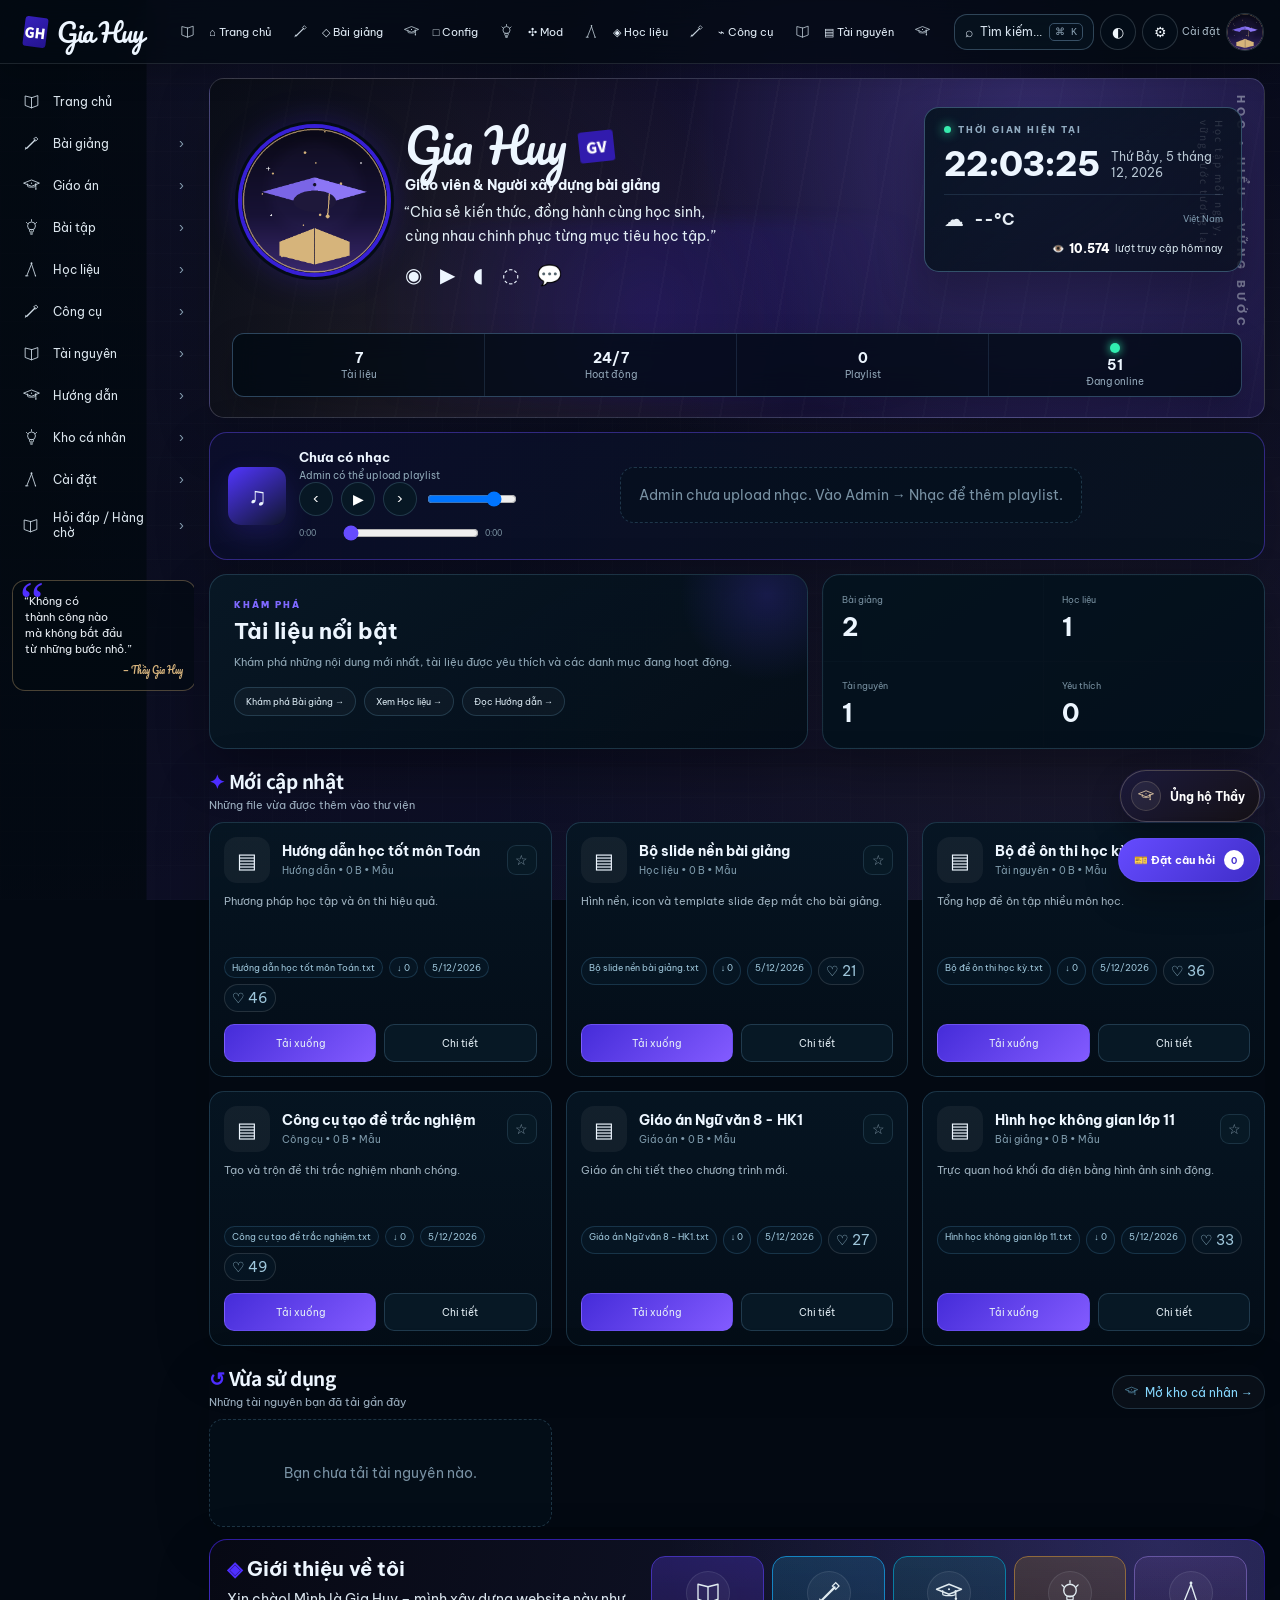
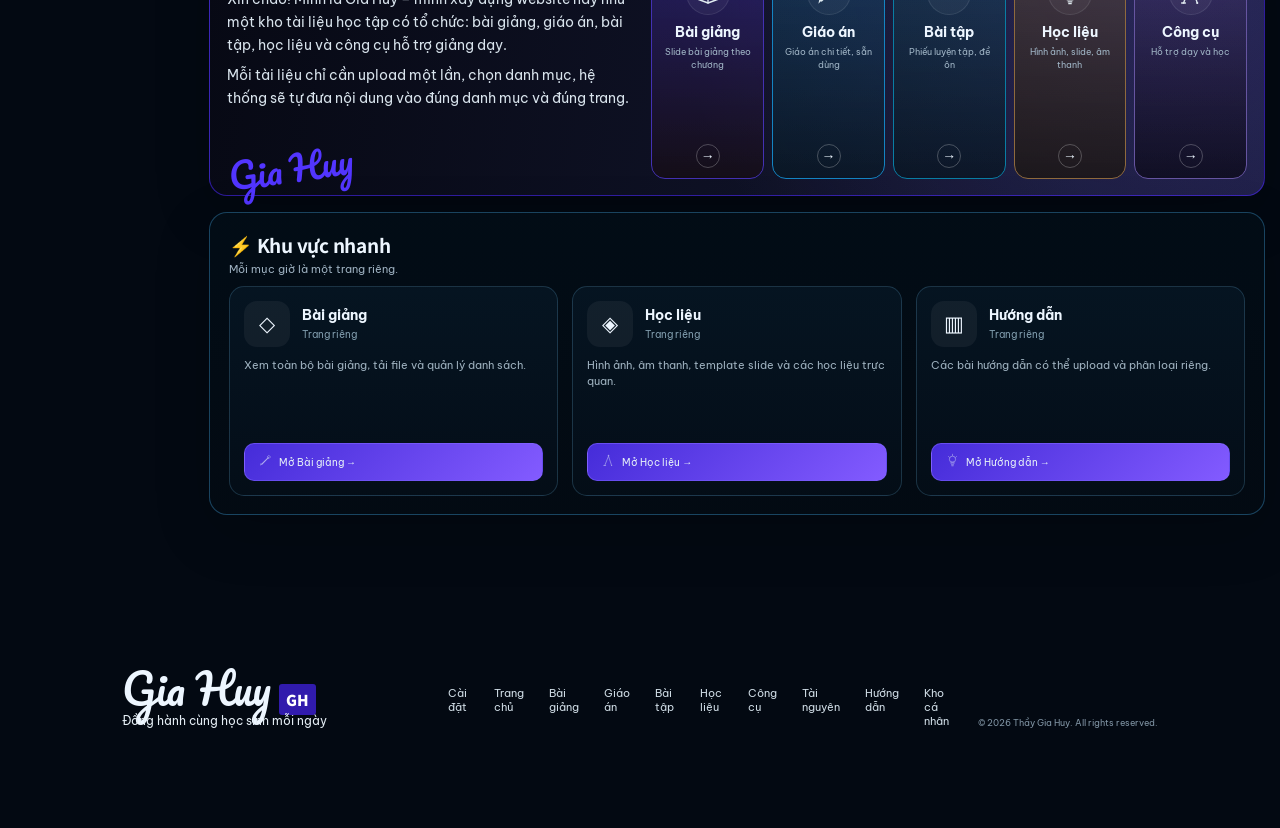
==== index.html @ 7c21d0fa "Add files via upload" ====
<!doctype html><html lang="vi"><head><meta charset="utf-8"><meta name="viewport" content="width=device-width,initial-scale=1"><title>Thầy Gia Huy — Học cùng Gia Huy</title><meta name="description" content="Thầy Gia Huy — Bài giảng, giáo án, tài liệu và hướng dẫn học tập"><link rel="icon" href="assets/favicon.svg"><link rel="preconnect" href="https://fonts.googleapis.com"><link rel="preconnect" href="https://fonts.gstatic.com" crossorigin><link href="https://fonts.googleapis.com/css2?family=Be+Vietnam+Pro:wght@400;500;600;700;800&family=Noto+Sans+JP:wght@500;700;900&family=Pacifico&display=swap" rel="stylesheet"><link rel="stylesheet" href="css/style.css"></head><body><div class="page-bg"></div><div class="page-overlay"></div><div class="petal-layer"></div><header class="topbar"><a class="brand" href="index.html"><span class="brand-mark">GH</span><span class="brand-word">Gia Huy</span></a><nav class="topnav"><a href="index.html">⌂ Trang chủ</a><a href="plugins.html">◇ Bài giảng</a><a href="config.html">□ Config</a><a href="mods.html">✣ Mod</a><a href="assets.html">◈ Học liệu</a><a href="tools.html">⌁ Công cụ</a><a href="resources.html">▤ Tài nguyên</a><a href="guide.html">▥ Hướng dẫn</a><a href="my-library.html">♡ Kho cá nhân</a><a href="#" data-open-ticket-nav>🎫 Hỏi đáp</a></nav><div class="top-actions"><button class="search-pill" id="searchOpen">⌕ <span>Tìm kiếm...</span><kbd>⌘ K</kbd></button><button class="icon-btn" id="themeToggle">◐</button><button class="icon-btn settings-trigger" id="adminOpen" aria-label="Cài đặt">⚙</button><span class="settings-label">Cài đặt</span><button class="mini-avatar" id="avatarBtn"><img src="assets/images/avatar.gif" alt="Avatar"></button></div></header><aside class="sidebar"><div class="side-inner"><a class="side-item" href="index.html"><span class="side-icon">⌂</span><span>Trang chủ</span></a><a class="side-item" href="plugins.html"><span class="side-icon">◇</span><span>Bài giảng</span><span class="chev">›</span></a><a class="side-item" href="config.html"><span class="side-icon">□</span><span>Giáo án</span><span class="chev">›</span></a><a class="side-item" href="mods.html"><span class="side-icon">✣</span><span>Bài tập</span><span class="chev">›</span></a><a class="side-item" href="assets.html"><span class="side-icon">◈</span><span>Học liệu</span><span class="chev">›</span></a><a class="side-item" href="tools.html"><span class="side-icon">⌁</span><span>Công cụ</span><span class="chev">›</span></a><a class="side-item" href="resources.html"><span class="side-icon">▤</span><span>Tài nguyên</span><span class="chev">›</span></a><a class="side-item" href="guide.html"><span class="side-icon">▥</span><span>Hướng dẫn</span><span class="chev">›</span></a><a class="side-item" href="my-library.html"><span class="side-icon">♡</span><span>Kho cá nhân</span><span class="chev">›</span></a><a class="side-item settings-side-link" href="#" data-open-settings><span class="side-icon">⚙</span><span>Cài đặt</span><span class="chev">›</span></a><a class="side-item ticket-side-link" href="#" data-open-ticket-nav><span class="side-icon">🎫</span><span>Hỏi đáp / Hàng chờ</span><span class="chev">›</span></a><div class="side-quote">“Không có<br>thành công nào<br>mà không bắt đầu<br>từ những bước nhỏ.”<small>— Thầy Gia Huy</small></div></div></aside><main class="content" id="top"><div class="announcement-bar shell" id="announcementBar"><span class="announcement-icon">✦</span><span data-announcement-text></span></div><section class="hero shell"><div class="hero-art"></div><div class="hero-glow"></div><div class="hero-profile"><button class="avatar-ring" id="heroAvatarBtn"><img src="assets/images/avatar.gif" alt="Gia Huy avatar"></button><div class="hero-copy"><div class="hero-name"><span class="script">Gia Huy</span><span class="seal">GV</span></div><div class="hero-role">Giáo viên & Người xây dựng bài giảng</div><p>“Chia sẻ kiến thức, đồng hành cùng học sinh,<br>cùng nhau chinh phục từng mục tiêu học tập.”</p><div class="socials"><a href="#">◉</a><a href="#">▶</a><a href="#">◖</a><a href="#">◌</a><a class="social-discord" href="https://discord.gg/your-invite-code" target="_blank" rel="noopener noreferrer" title="Discord">💬</a></div></div></div><div class="clock-card"><div class="clock-label"><span class="status-dot"></span><span>THỜI GIAN HIỆN TẠI</span></div><div class="clock-main"><div class="time" id="liveTime">00:00:00</div><div class="date" id="liveDate">Đang cập nhật ngày</div></div><div class="weather"><span id="weatherIcon">☁</span><strong id="weatherTemp">--°C</strong><small>Việt Nam</small></div><div class="visit-counter">👁️ <b id="liveVisits">0</b> lượt truy cập hôm nay</div><div class="jp-tag">Học tập mỗi ngày, vững bước tương lai</div></div><div class="hero-stats"><div><strong id="heroTotalCount">0</strong><span>Tài liệu</span></div><div><strong>24/7</strong><span>Hoạt động</span></div><div><strong id="heroMusicCount">0</strong><span>Playlist</span></div><div class="online"><i></i><strong id="heroOnlineCount">0</strong><span>Đang online</span></div></div></section>
<section class="music-home shell"><div class="music-now"><div class="music-cover">♫</div><div><b id="nowMusic">Chưa có nhạc</b><small id="nowArtist">Admin có thể upload playlist</small><div class="music-controls"><button id="musicPrev">‹</button><button id="musicPlay">▶</button><button id="musicNext">›</button><input id="musicVolume" type="range" min="0" max="1" step="0.01" value=".8"></div><div class="music-progress"><span id="musicCurrent">0:00</span><input id="musicSeek" type="range" min="0" max="100" value="0" step="0.1"><span id="musicDuration">0:00</span></div></div></div><div class="music-list" id="musicList"><div class="empty-state" style="padding:18px">Đang tải playlist...</div></div></section>
<section class="home-insights shell"><div class="insight-card featured"><div class="insight-kicker">KHÁM PHÁ</div><h2>Tài liệu nổi bật</h2><p>Khám phá những nội dung mới nhất, tài liệu được yêu thích và các danh mục đang hoạt động.</p><div class="insight-links"><a href="plugins.html">Khám phá Bài giảng →</a><a href="assets.html">Xem Học liệu →</a><a href="guide.html">Đọc Hướng dẫn →</a></div></div><div class="live-stats"><div><span>Bài giảng</span><b id="homePluginCount">0</b></div><div><span>Học liệu</span><b id="homeAssetCount">0</b></div><div><span>Tài nguyên</span><b id="homeResourceCount">0</b></div><div><span>Yêu thích</span><b id="homeFavCount">0</b></div></div></section><section class="latest shell"><div class="section-head"><div><h2>✦ <span>Mới cập nhật</span></h2><p>Những file vừa được thêm vào thư viện</p></div><a class="section-link" href="resources.html">Xem tất cả →</a></div><div class="resource-cards" id="latestGrid"><div class="empty-state">Đang tải...</div></div></section><section class="history-section shell"><div class="section-head"><div><h2>↺ <span>Vừa sử dụng</span></h2><p>Những tài nguyên bạn đã tải gần đây</p></div><a class="section-link" href="my-library.html">Mở kho cá nhân →</a></div><div class="resource-cards" id="historyGrid"></div></section><section class="intro shell"><div class="intro-copy"><h2><span>◈</span> Giới thiệu về tôi</h2><p>Xin chào! Mình là Gia Huy – mình xây dựng website này như một kho tài liệu học tập có tổ chức: bài giảng, giáo án, bài tập, học liệu và công cụ hỗ trợ giảng dạy.</p><p>Mỗi tài liệu chỉ cần upload một lần, chọn danh mục, hệ thống sẽ tự đưa nội dung vào đúng danh mục và đúng trang.</p><div class="signature">Gia Huy</div></div><div class="category-grid"><a class="cat-card red" href="plugins.html"><span class="cat-icon">◇</span><b>Bài giảng</b><small>Slide bài giảng theo chương</small><em>→</em></a><a class="cat-card blue" href="config.html"><span class="cat-icon">▤</span><b>Giáo án</b><small>Giáo án chi tiết, sẵn dùng</small><em>→</em></a><a class="cat-card cyan" href="mods.html"><span class="cat-icon">⚙</span><b>Bài tập</b><small>Phiếu luyện tập, đề ôn</small><em>→</em></a><a class="cat-card gold" href="assets.html"><span class="cat-icon">◈</span><b>Học liệu</b><small>Hình ảnh, slide, âm thanh</small><em>→</em></a><a class="cat-card purple" href="tools.html"><span class="cat-icon">⌁</span><b>Công cụ</b><small>Hỗ trợ dạy và học</small><em>→</em></a></div></section>
<section class="section shell"><div class="section-head"><div><h2>⚡ <span>Khu vực nhanh</span></h2><p>Mỗi mục giờ là một trang riêng.</p></div></div><div class="resource-cards"><a class="resource-card" href="plugins.html"><div class="card-top"><span class="resource-icon">◇</span><div><b>Bài giảng</b><small>Trang riêng</small></div></div><p>Xem toàn bộ bài giảng, tải file và quản lý danh sách.</p><div class="card-actions"><span class="small-btn primary">Mở Bài giảng →</span></div></a><a class="resource-card" href="assets.html"><div class="card-top"><span class="resource-icon">◈</span><div><b>Học liệu</b><small>Trang riêng</small></div></div><p>Hình ảnh, âm thanh, template slide và các học liệu trực quan.</p><div class="card-actions"><span class="small-btn primary">Mở Học liệu →</span></div></a><a class="resource-card" href="guide.html"><div class="card-top"><span class="resource-icon">▥</span><div><b>Hướng dẫn</b><small>Trang riêng</small></div></div><p>Các bài hướng dẫn có thể upload và phân loại riêng.</p><div class="card-actions"><span class="small-btn primary">Mở Hướng dẫn →</span></div></a></div></section></main><footer class="footer shell"><div class="footer-brand"><span class="script">Gia Huy</span><span class="seal">GH</span><p>Đồng hành cùng học sinh mỗi ngày</p></div><div class="footer-nav"><a href="#" data-open-settings>Cài đặt</a><a href="index.html">Trang chủ</a><a href="plugins.html">Bài giảng</a><a href="config.html">Giáo án</a><a href="mods.html">Bài tập</a><a href="assets.html">Học liệu</a><a href="tools.html">Công cụ</a><a href="resources.html">Tài nguyên</a><a href="guide.html">Hướng dẫn</a><a href="my-library.html">Kho cá nhân</a></div><small>© 2026 Thầy Gia Huy. All rights reserved.</small></footer><div class="search-modal" id="searchModal" aria-hidden="true"><div class="search-box"><button class="close" id="searchClose">×</button><div class="modal-heading"><span class="modal-kicker">SEARCH</span><b>Tìm kiếm tài nguyên</b><small>Tìm trong toàn bộ thư viện đã upload</small></div><div class="search-input"><span>⌕</span><input id="searchInput" placeholder="Tên file, tiêu đề, danh mục..." autocomplete="off"></div><div class="search-results" id="searchResults"></div></div></div>
<div class="admin-modal" id="adminModal" aria-hidden="true"><div class="admin-box"><button class="close" id="adminClose">×</button><div class="modal-heading"><span class="modal-kicker">ADMIN CENTER</span><b>Quản trị website</b><small>Đổi avatar, upload tài nguyên, quản lý danh sách và nhạc.</small></div><form class="admin-form" id="adminForm"><label>Mật khẩu quản trị<input id="adminPassword" type="password" placeholder="Nhập mật khẩu"></label><button class="primary-btn" type="submit">Đăng nhập Admin</button><p class="admin-note">Bản tĩnh: quyền này chỉ bảo vệ giao diện trên trình duyệt hiện tại.</p></form><div class="admin-loader hidden" id="adminLoader"><div class="admin-spinner-ring"><span class="admin-spinner-mark">GH</span></div><p>Đang tải bảng quản trị...</p><div class="admin-loader-bar"><i id="adminLoaderBar"></i></div><small>Xác thực & chuẩn bị dữ liệu</small></div><div class="hidden" id="adminPanel"><div class="admin-profile-card"><div class="admin-avatar-preview"><img src="assets/images/avatar.gif" alt="Avatar"></div><div><b>Thầy Gia Huy</b><small>Quản lý profile & thư viện</small></div><span class="admin-badge">ADMIN</span></div><div class="admin-actions"><button class="primary-btn" id="changeAvatarBtn">Đổi ảnh đại diện</button><button class="secondary-btn" id="resetAvatarBtn">Khôi phục avatar</button><button class="secondary-btn" id="logoutAdmin">Đăng xuất</button><input id="avatarInput" type="file" accept="image/*" hidden></div><div class="admin-tabs"><button class="admin-tab active" data-admin-tab="upload">Upload</button><button class="admin-tab" data-admin-tab="library">Thư viện</button><button class="admin-tab" data-admin-tab="music">Nhạc</button><button class="admin-tab" data-admin-tab="stats">Thống kê</button></div><div id="adminWorkspace"></div></div></div></div>
<div class="toast" id="toast"></div><div class="scroll-progress" id="scrollProgress"></div><button class="back-top" id="backTop">↑</button><script src="js/ticket-center.js"></script><script src="js/script.js"></script></body></html>
---- css/style.css ----
:root{--bg:#040a12;--panel:rgba(4,15,27,.88);--panel2:rgba(3,17,29,.94);--line:rgba(95,183,239,.28);--line2:rgba(106,72,255,.65);--text:#edf6ff;--muted:#9fb4c8;--red:#4324ff;--red2:#735be9;--blue:#0ea7ff;--cyan:#12d8f2;--gold:#f3b44f;--purple:#9d86ff;--green:#55e9b1}*{box-sizing:border-box}html{scroll-behavior:smooth}body{margin:0;background:var(--bg);color:var(--text);font-family:'Be Vietnam Pro',sans-serif;font-size:14px;min-height:100vh}.page-bg{position:fixed;inset:0;background:radial-gradient(circle at 20% 8%,rgba(122,101,230,.16),transparent 42%),radial-gradient(circle at 85% 82%,rgba(214,180,123,.10),transparent 46%),repeating-linear-gradient(0deg,rgba(255,255,255,.025) 0 1px,transparent 1px 34px),repeating-linear-gradient(90deg,rgba(255,255,255,.02) 0 1px,transparent 1px 34px),linear-gradient(160deg,#0a0916 0%,#141230 46%,#20194a 100%);z-index:-3}.page-overlay{position:fixed;inset:0;background:radial-gradient(circle at 65% 18%,rgba(110,74,255,.16),transparent 28%),linear-gradient(90deg,rgba(2,9,16,.92) 0 11.4%,rgba(2,9,16,.52) 11.5% 100%);z-index:-2}.petal-layer{pointer-events:none;position:fixed;inset:0;overflow:hidden;z-index:20}.petal{position:absolute;top:-30px;width:10px;height:7px;background:#7d79ff;border-radius:8px 0 8px 0;box-shadow:0 0 8px rgba(81,68,255,.6);animation:fall linear infinite}@keyframes fall{to{transform:translate3d(var(--x),110vh,0) rotate(720deg);opacity:.1}}a{color:inherit;text-decoration:none}button{font:inherit}.topbar{position:fixed;left:0;right:0;top:0;height:72px;padding:0 22px 0 34px;display:flex;align-items:center;gap:25px;background:rgba(3,10,17,.82);border-bottom:1px solid rgba(151,182,209,.15);backdrop-filter:blur(16px);z-index:30}.brand{width:180px;display:flex;align-items:center;gap:10px}.brand-word,.script{font-family:'Pacifico',cursive}.brand-word{font-size:31px;letter-spacing:-1px}.brand-mark{font-family:'Noto Sans JP';font-weight:900;background:#3017ba;color:#fff;width:26px;height:35px;display:grid;place-items:center;border-radius:3px;transform:rotate(7deg);font-size:14px}.topnav{display:flex;gap:7px;flex:1}.topnav a{padding:13px 14px;border:1px solid transparent;border-radius:12px;color:#e2edf7;white-space:nowrap}.topnav a span{opacity:.95;margin-right:7px}.topnav a.active,.topnav a:hover{background:linear-gradient(180deg,rgba(104,67,255,.23),rgba(104,67,255,.08));border-color:rgba(104,67,255,.55);box-shadow:inset 0 0 20px rgba(86,44,255,.06)}.top-actions{display:flex;align-items:center;gap:9px}.search-pill{min-width:155px;display:flex;align-items:center;gap:7px;background:#071520;border:1px solid rgba(129,171,201,.34);color:#d7e3ee;border-radius:18px;padding:10px 12px}.search-pill span{font-size:12px;flex:1;text-align:left}.search-pill kbd{font-size:10px;border:1px solid #385066;padding:2px 5px;border-radius:5px;color:#8ca2b4}.icon-btn,.mini-avatar{width:40px;height:40px;border-radius:50%;border:1px solid rgba(129,171,201,.3);background:#06131f;color:#f0f6fc;display:grid;place-items:center}.mini-avatar{padding:0;overflow:hidden}.mini-avatar img{width:100%;height:100%;object-fit:cover}.sidebar{position:fixed;left:0;top:72px;bottom:0;width:230px;padding:24px 14px;z-index:25}.side-inner{height:100%;position:relative}.side-item{display:flex;align-items:center;gap:11px;padding:13px 13px;margin:3px 0;border-radius:11px;color:#dbe5ed}.side-item.active,.side-item:hover{background:linear-gradient(90deg,rgba(53,25,194,.32),rgba(53,25,194,.08));border:1px solid rgba(89,58,255,.5)}.side-icon{width:24px;text-align:center;font-size:18px}.chev{margin-left:auto;color:#88a0b2}.side-quote{position:absolute;bottom:20px;left:2px;right:2px;border:1px solid rgba(83,52,255,.8);border-radius:8px;padding:20px 17px 16px;background:rgba(2,10,18,.72);line-height:1.7;color:#e9eef4}.side-quote:before{content:'“';position:absolute;top:-18px;left:7px;font-size:54px;color:#5130ff;font-family:Georgia}.side-quote small{display:block;text-align:right;margin-top:6px;font-family:'Pacifico',cursive;color:#6f59ef}.content{margin-left:230px;padding-top:93px;padding-right:17px}.shell{width:min(1085px,calc(100vw - 252px));margin:0 auto}.hero{height:370px;position:relative;border:1px solid rgba(113,174,218,.31);border-radius:16px;overflow:hidden;background:radial-gradient(circle at 78% 15%,rgba(122,101,230,.35),transparent 40%),radial-gradient(circle at 15% 85%,rgba(214,180,123,.14),transparent 45%),repeating-linear-gradient(100deg,rgba(255,255,255,.02) 0 2px,transparent 2px 40px),linear-gradient(115deg,#0b0a1c 0%,#171335 55%,#241c52 100%)}.hero:after{content:'';position:absolute;inset:0;background:linear-gradient(90deg,rgba(4,11,18,.6),transparent 48%,rgba(4,11,18,.22));pointer-events:none}.hero-profile{position:absolute;left:28px;top:70px;display:flex;align-items:center;gap:24px;z-index:2}.avatar-ring{border:0;background:none;padding:0;width:180px;height:180px;border-radius:50%;overflow:hidden;box-shadow:0 0 0 4px rgba(67,36,255,.82),0 0 0 7px rgba(5,12,19,.95),0 0 36px rgba(74,40,255,.35);cursor:pointer}.avatar-ring img{width:100%;height:100%;object-fit:cover}.hero-copy{padding-top:16px}.hero-name{display:flex;align-items:center;gap:12px}.script{font-size:55px;line-height:1}.seal{background:#311bad;color:#fff;font-family:'Noto Sans JP';font-weight:900;padding:5px 7px;border-radius:3px;transform:rotate(-6deg);font-size:15px}.hero-role{font-weight:700;font-size:16px;margin:9px 0 9px}.hero-copy p{color:#e0ebf3;line-height:1.7;margin:0}.socials{display:flex;gap:24px;margin-top:19px;font-size:23px}.clock-card{position:absolute;right:18px;top:70px;z-index:3;text-align:right;padding-right:38px}.jp-vertical{position:absolute;right:0;top:3px;font-family:'Noto Sans JP';font-weight:900;writing-mode:vertical-rl;letter-spacing:2px;font-size:22px;color:#fff;text-shadow:0 4px 14px #000}.time{font-size:24px;font-weight:700}.date{font-size:12px;color:#e6edf4;margin-top:4px}.weather{margin-top:11px;display:flex;gap:10px;align-items:center;justify-content:flex-end;color:#e6edf4}.weather span{font-size:23px}.weather strong{font-size:18px}.hero-stats{position:absolute;left:53%;right:24px;bottom:24px;z-index:4;height:76px;border:1px solid rgba(110,167,211,.38);background:rgba(1,10,19,.77);backdrop-filter:blur(12px);border-radius:12px;display:grid;grid-template-columns:repeat(4,1fr)}.hero-stats>div{display:flex;flex-direction:column;justify-content:center;align-items:center;gap:1px;border-right:1px solid rgba(110,167,211,.16)}.hero-stats>div:last-child{border:0}.hero-stats strong{font-size:16px}.hero-stats span{font-size:10px;color:#90a6b7}.hero-stats .online i{width:10px;height:10px;border-radius:50%;background:#31efb0;box-shadow:0 0 10px #31efb0;margin-bottom:2px}.intro{margin-top:16px;display:grid;grid-template-columns:1.02fr 1.48fr;gap:14px;padding:21px 20px;border:1px solid rgba(75,41,255,.58);border-radius:13px;background:radial-gradient(circle at 90% 0%,rgba(122,101,230,.22),transparent 50%),linear-gradient(100deg,#070914 0%,#0f1226 55%,#171a3a 100%)}.intro-copy h2,.section-head h2{font-size:20px;margin:0 0 7px}.intro-copy h2 span{color:#4f2fff}.intro-copy p{color:#d8e3ec;line-height:1.64;margin:7px 0}.signature{font-family:'Pacifico',cursive;font-size:35px;color:#5235ff;margin-top:3px;transform:rotate(-8deg)}.category-grid{display:grid;grid-template-columns:repeat(5,1fr);gap:10px}.cat-card{position:relative;padding:18px 12px 12px;border-radius:9px;min-height:145px;display:flex;flex-direction:column;align-items:center;text-align:center;overflow:hidden}.cat-card:before{content:'';position:absolute;inset:0;background:linear-gradient(180deg,rgba(255,255,255,.03),transparent)}.cat-card.red{border:1px solid #4331b3;background:linear-gradient(180deg,rgba(51,31,163,.43),rgba(24,13,18,.65))}.cat-card.blue{border:1px solid #1484c2;background:linear-gradient(180deg,rgba(11,79,126,.4),rgba(8,24,35,.7))}.cat-card.cyan{border:1px solid #097ea4;background:linear-gradient(180deg,rgba(8,68,94,.42),rgba(7,21,31,.7))}.cat-card.gold{border:1px solid #8f6a3d;background:linear-gradient(180deg,rgba(103,75,34,.36),rgba(28,22,16,.75))}.cat-card.purple{border:1px solid #6655a1;background:linear-gradient(180deg,rgba(67,45,117,.32),rgba(12,10,24,.75))}.cat-icon{font-size:28px;width:53px;height:53px;border-radius:50%;display:grid;place-items:center;background:rgba(0,0,0,.22);margin-bottom:9px}.cat-card b{font-size:14px}.cat-card small{font-size:9px;color:#9fb4c5;margin-top:5px;line-height:1.4}.cat-card em{font-style:normal;margin-top:auto;border:1px solid rgba(255,255,255,.24);border-radius:50%;width:24px;height:24px;display:grid;place-items:center}.section{margin-top:16px;background:linear-gradient(180deg,rgba(2,13,22,.94),rgba(3,11,19,.92));border:1px solid rgba(60,153,209,.4);border-radius:13px;padding:18px 19px}.section-head{display:flex;align-items:center;justify-content:space-between;margin-bottom:12px}.section-head h2{font-size:19px}.section-head h2:first-letter{color:#4d2dff}.section-head p{margin:2px 0 0;color:#9db0c0;font-size:11px}.section-head>a{font-size:12px}.skill-grid{display:grid;grid-template-columns:repeat(5,1fr);gap:11px}.skill{min-height:102px;border:1px solid rgba(72,140,184,.38);border-radius:8px;background:rgba(5,19,31,.86);padding:13px;display:flex;align-items:flex-start;gap:10px}.skill-icon{width:42px;height:42px;border-radius:8px;display:grid;place-items:center;font-weight:900;font-size:17px;color:#fff;flex:0 0 42px}.skill-icon.js{background:#f5cd1d;color:#111}.skill-icon.node{background:#27ad62}.skill-icon.php{background:#7775d9}.skill-icon.html{background:#8939f3}.skill-icon.git{background:#6e42ee}.skill-info{display:flex;flex-direction:column;min-width:0;flex:1}.skill-info b{font-size:12px}.skill-info small{font-size:10px;color:#a5b4c2;margin-top:2px}.meter{height:7px;margin-top:14px;background:#143143;border-radius:20px;overflow:hidden}.meter i{display:block;height:100%;background:linear-gradient(90deg,#ffbf39,#35dbba);border-radius:20px}.skill>strong{align-self:flex-end;font-size:10px;color:#dbe8f1}.plugin-grid{display:grid;grid-template-columns:repeat(4,1fr);gap:11px}.plugin{padding:15px;border:1px solid rgba(72,140,184,.37);border-radius:8px;background:rgba(5,18,29,.9)}.plugin-top{display:flex;gap:10px;align-items:flex-start}.picon{width:41px;height:41px;border-radius:8px;display:grid;place-items:center;color:#fff;font-size:22px}.picon.green{background:#20b275}.picon.blue{background:#127cd0}.picon.purple{background:#8162f5}.picon.gold{background:#d8921f}.plugin b{font-size:13px}.tags{display:flex;gap:5px;margin-top:4px}.tags span{font-size:9px;color:#aab8c3;background:#173044;padding:2px 6px;border-radius:5px}.plugin p{font-size:11px;line-height:1.55;color:#bfccd8;min-height:48px}.plugin footer{display:flex;align-items:center;gap:14px;font-size:10px;color:#b6c5d1}.rating{color:#f8cd37}.plugin footer em{margin-left:auto;border:1px solid #496276;border-radius:50%;width:23px;height:23px;display:grid;place-items:center;font-style:normal}.split{display:grid;grid-template-columns:2fr 1fr;gap:14px}.resource-list{display:grid;gap:8px}.resource{display:flex;align-items:center;gap:12px;padding:9px;border:1px solid rgba(66,133,175,.33);border-radius:8px;background:rgba(7,18,29,.87)}.thumb{width:95px;height:58px;border-radius:6px;background-size:cover;background-position:center}.r1{background-image:linear-gradient(135deg,#4b3fd6,#241c52)}.r2{background-image:linear-gradient(135deg,#caa24a,#5a4620)}.r3{background-image:linear-gradient(135deg,#3d8f7a,#163d34)}.resource div{flex:1}.resource b{font-size:12px}.resource small{display:block;font-size:9px;color:#5ec8ff;margin-top:2px}.resource p{margin:4px 0 0;color:#aabcc9;font-size:10px}.resource em{font-style:normal;width:25px;height:25px;border:1px solid #3f596e;border-radius:50%;display:grid;place-items:center}.quick-panel{padding-left:2px}.quick-panel .section-head{margin-bottom:8px}.quick-panel>a{display:flex;align-items:center;gap:9px;padding:13px 12px;border:1px solid rgba(66,133,175,.28);border-radius:7px;background:rgba(8,20,31,.77);margin-bottom:7px}.quick-panel>a span{width:26px;text-align:center}.quick-panel>a b{margin-left:auto;color:#6bcfff}.server{margin-top:16px;display:grid;grid-template-columns:1.1fr 2.6fr 1.3fr;gap:16px;align-items:center;border:1px solid rgba(74,39,255,.52);border-radius:12px;padding:14px 18px;background:linear-gradient(90deg,rgba(3,16,26,.97),rgba(6,20,30,.95))}.server-title{display:flex;gap:10px;align-items:center}.server-title>span{font-size:24px;color:#4d2eff}.server-title h2{margin:0;font-size:18px}.server-title p{margin:3px 0 0;font-size:10px;color:#8fa5b6}.server-items{display:grid;grid-template-columns:repeat(4,1fr);gap:7px}.server-items>div{border:1px solid rgba(68,133,171,.28);border-radius:7px;padding:9px 8px;display:grid;grid-template-columns:24px 1fr;align-items:center;background:#071622}.server-items b{font-size:10px}.server-items small{grid-column:2;font-size:8px;color:#a3b7c5}.server-items i{display:inline-block;width:6px;height:6px;border-radius:50%;background:#1fe6a8}.uptime{align-self:stretch;display:flex;flex-direction:column;justify-content:center}.uptime>div:first-child{display:flex;justify-content:space-between;font-size:10px;margin-bottom:7px}.uptime>div:first-child span{color:#b9cbd5}.uptime-bar{height:8px;background:#14333d;border-radius:10px;overflow:hidden}.uptime-bar i{display:block;width:99.9%;height:100%;background:linear-gradient(90deg,#39e3af,#63f2b8);border-radius:10px}.footer{padding:38px 10px 45px;display:grid;grid-template-columns:1.2fr 2fr auto;align-items:end;gap:20px}.footer-brand .script{font-size:42px}.footer-brand .seal{margin-left:8px}.footer-brand p{margin:3px 0 0;color:#e4edf4;font-size:12px}.footer-nav{display:flex;justify-content:center;gap:25px;font-size:11px;color:#d0dde6}.footer>small{color:#8195a5;font-size:9px;text-align:right}.search-modal{position:fixed;inset:0;background:rgba(1,6,11,.73);backdrop-filter:blur(10px);display:none;place-items:start center;padding-top:120px;z-index:100}.search-modal.open{display:grid}.search-box{width:min(670px,92vw);background:#07131f;border:1px solid rgba(93,172,222,.38);border-radius:12px;box-shadow:0 35px 90px rgba(0,0,0,.45);padding:14px}.close{position:absolute;right:22px;top:18px;background:none;color:#dbe9f2;border:0;font-size:28px}.search-input{display:flex;gap:10px;align-items:center;border:1px solid #345269;background:#04101a;border-radius:8px;padding:11px 13px}.search-input input{flex:1;background:none;border:0;outline:0;color:#fff;font-size:14px}.search-results{margin-top:10px;display:grid;gap:7px;max-height:55vh;overflow:auto}.result{padding:11px;border:1px solid rgba(71,132,171,.3);border-radius:7px;background:#081824}.result b{font-size:12px}.result small{display:block;color:#7ca6be;margin-top:3px}@media(max-width:1250px){.topnav{gap:0}.topnav a{padding:11px 8px;font-size:11px}.brand{width:130px}.sidebar{width:205px}.content{margin-left:205px}.shell{width:min(1060px,calc(100vw - 225px))}.hero-stats{left:44%}.skill-grid,.plugin-grid{grid-template-columns:repeat(2,1fr)}.category-grid{grid-template-columns:repeat(3,1fr)}}@media(max-width:960px){.topnav{display:none}.sidebar{display:none}.content{margin-left:0;padding-left:12px}.shell{width:calc(100vw - 24px)}.topbar{padding:0 14px}.brand{flex:1}.hero{height:auto;min-height:515px}.hero-profile{left:22px;right:22px;top:45px}.hero-stats{left:22px;right:22px;bottom:18px}.intro{grid-template-columns:1fr}.category-grid{grid-template-columns:repeat(5,1fr)}.split{grid-template-columns:1fr}.server{grid-template-columns:1fr}.server-items{grid-template-columns:repeat(4,1fr)}.footer{grid-template-columns:1fr}.footer-nav{justify-content:flex-start;flex-wrap:wrap}.footer>small{text-align:left}}@media(max-width:650px){.search-pill span,.search-pill kbd,.icon-btn{display:none}.search-pill{min-width:42px;width:42px;padding:0;justify-content:center}.hero-profile{flex-direction:column;align-items:flex-start}.avatar-ring{width:125px;height:125px}.script{font-size:40px}.clock-card{top:20px;right:12px}.hero{min-height:640px}.hero-stats{grid-template-columns:repeat(2,1fr);height:auto}.hero-stats>div{min-height:60px}.category-grid{grid-template-columns:repeat(2,1fr)}.skill-grid,.plugin-grid{grid-template-columns:1fr}.server-items{grid-template-columns:repeat(2,1fr)}.intro{padding:16px}.topbar{height:62px}.content{padding-top:75px}.side-quote{display:none}.section{padding:15px}.resource{align-items:flex-start}.thumb{width:80px;height:50px}.footer-brand{text-align:left}}

/* ===== UI refinement ===== */
:root{--shadow:0 18px 55px rgba(0,0,0,.26);--glass:rgba(4,15,27,.72)}
body{overflow-x:hidden;background:#030912}
button{cursor:pointer}
.topbar{box-shadow:0 8px 30px rgba(0,0,0,.2)}
.brand:hover .brand-mark{transform:rotate(0deg) scale(1.05)}
.topnav a{transition:.22s ease;position:relative}
.topnav a.active:after{content:'';position:absolute;left:14px;right:14px;bottom:5px;height:2px;background:linear-gradient(90deg,#4a2cff,#a872ff);border-radius:99px}
.icon-btn,.mini-avatar,.search-pill{transition:.22s ease}
.icon-btn:hover,.mini-avatar:hover,.search-pill:hover{transform:translateY(-2px);border-color:rgba(102,75,255,.6);box-shadow:0 8px 22px rgba(0,0,0,.22)}
.notification-btn{position:relative}.notification-btn i{position:absolute;right:7px;top:7px;width:7px;height:7px;background:#5f45ff;border-radius:50%;box-shadow:0 0 10px #5f45ff}
.hero{box-shadow:var(--shadow);isolation:isolate}
.hero-glow{position:absolute;inset:auto 20% 5% 3%;height:180px;background:radial-gradient(circle,rgba(71,37,255,.18),transparent 68%);filter:blur(8px);pointer-events:none;z-index:1}
.hero-profile{top:56px}
.avatar-ring{transition:.28s ease}.avatar-ring:hover{transform:scale(1.025);box-shadow:0 0 0 4px rgba(67,36,255,.82),0 0 0 8px rgba(5,12,19,.95),0 0 48px rgba(74,40,255,.48)}
.hero-copy p{max-width:500px}
.clock-card{top:26px;right:22px;width:315px;min-height:142px;padding:16px 19px 15px;border:1px solid rgba(130,196,234,.35);border-radius:15px;background:linear-gradient(145deg,rgba(5,19,31,.88),rgba(4,12,20,.68));backdrop-filter:blur(16px);text-align:left;box-shadow:0 20px 45px rgba(0,0,0,.28)}
.clock-label{display:flex;align-items:center;gap:7px;color:#91abc0;font-size:9px;letter-spacing:1.8px;font-weight:800}.status-dot{width:7px;height:7px;border-radius:50%;background:#37ebad;box-shadow:0 0 11px #37ebad}
.clock-main{margin-top:9px;display:flex;align-items:flex-end;justify-content:space-between;gap:12px}.clock-card .time{font-size:34px;line-height:1;font-weight:800;letter-spacing:-1px}.clock-card .date{margin-top:5px;max-width:160px;line-height:1.35;color:#b9c8d5}.weather{margin-top:13px;justify-content:flex-start;padding-top:11px;border-top:1px solid rgba(116,170,203,.16)}.weather span{font-size:20px}.weather strong{font-size:16px}.weather small{color:#7d98ac;font-size:9px;margin-left:auto}.jp-vertical{display:none}.jp-tag{position:absolute;right:14px;top:12px;font-family:'Noto Sans JP';writing-mode:vertical-rl;color:rgba(239,246,251,.15);font-size:10px;letter-spacing:2px;line-height:1.5}
.hero-stats{left:48%;right:22px;bottom:20px;height:70px;box-shadow:0 12px 32px rgba(0,0,0,.2)}
.hero-stats>div{transition:.2s ease}.hero-stats>div:hover{background:rgba(255,255,255,.025)}
.intro,.section,.server{box-shadow:0 14px 40px rgba(0,0,0,.16)}
.cat-card,.skill,.plugin,.resource,.quick-panel>a{transition:transform .2s ease,border-color .2s ease,box-shadow .2s ease}.cat-card:hover,.skill:hover,.plugin:hover,.resource:hover,.quick-panel>a:hover{transform:translateY(-3px);border-color:rgba(105,79,255,.55);box-shadow:0 12px 30px rgba(0,0,0,.18)}
.section-head>a{color:#86d8ff}.section-head>a:hover{color:#fff}
.search-modal,.admin-modal{z-index:100;position:fixed;inset:0;background:rgba(1,6,11,.76);backdrop-filter:blur(14px);display:none;place-items:start center;padding-top:105px}.search-modal.open,.admin-modal.open{display:grid}
.search-box,.admin-box{width:min(680px,92vw);max-height:78vh;overflow:auto;background:linear-gradient(145deg,#07131f,#06101a);border:1px solid rgba(93,172,222,.4);border-radius:18px;box-shadow:0 35px 100px rgba(0,0,0,.55);padding:24px}
.admin-box{width:min(560px,92vw)}
.modal-heading{display:grid;gap:3px;padding-right:40px;margin-bottom:16px}.modal-kicker{font-size:9px;letter-spacing:2px;color:#7b66ff;font-weight:800}.modal-heading b{font-size:21px}.modal-heading small{color:#829db1;font-size:11px}
.close{right:16px;top:14px;width:38px;height:38px;border:1px solid rgba(120,167,193,.25);border-radius:50%;background:rgba(255,255,255,.03);font-size:25px;line-height:1}
.search-input{border-radius:12px;padding:13px 15px;background:#04101a}.search-input:focus-within{border-color:#5bcaff;box-shadow:0 0 0 3px rgba(91,202,255,.08)}
.search-results{max-height:50vh;padding-right:3px}.result{padding:13px 14px;border-radius:11px;transition:.18s ease}.result:hover{transform:translateX(3px);border-color:rgba(101,75,255,.5);background:rgba(83,50,255,.06)}
.admin-form{display:grid;gap:12px}.admin-form label{display:grid;gap:7px;color:#b6c8d4;font-size:11px;font-weight:700}.admin-form input{width:100%;padding:13px 14px;background:#04101a;border:1px solid #345269;border-radius:10px;color:#fff;outline:0}.admin-form input:focus{border-color:#59ccff;box-shadow:0 0 0 3px rgba(89,204,255,.08)}
.primary-btn,.secondary-btn{border-radius:10px;padding:11px 14px;border:1px solid transparent;color:#fff;font-weight:800;transition:.2s ease}.primary-btn{background:linear-gradient(135deg,#472ce5,#7d52ff);box-shadow:0 10px 22px rgba(78,45,255,.22)}.secondary-btn{background:#091a29;border-color:#2b4b60}.primary-btn:hover,.secondary-btn:hover{transform:translateY(-2px)}
.admin-note{color:#748d9f;font-size:9px;line-height:1.5;margin:0}.hidden{display:none!important}.admin-profile-card{display:grid;grid-template-columns:58px 1fr auto;gap:12px;align-items:center;padding:12px;border:1px solid rgba(74,139,177,.3);background:rgba(6,20,31,.72);border-radius:13px}.admin-avatar-preview{width:58px;height:58px;border-radius:50%;overflow:hidden;border:2px solid rgba(91,61,255,.65)}.admin-avatar-preview img{width:100%;height:100%;object-fit:cover}.admin-profile-card b{display:block;font-size:12px}.admin-profile-card small{display:block;color:#8fa6b6;font-size:10px;margin-top:3px}.admin-badge{font-size:8px;letter-spacing:1px;font-weight:900;color:#9f8fff;border:1px solid rgba(105,77,255,.4);padding:5px 7px;border-radius:7px;background:rgba(78,44,255,.08)}.admin-actions{display:grid;grid-template-columns:1fr 1fr;gap:9px;margin-top:12px}.admin-actions .primary-btn{grid-column:1/-1}
.admin-mode #adminOpen{color:#9481ff;border-color:rgba(101,74,255,.6);box-shadow:0 0 0 3px rgba(101,74,255,.06)}
.toast{position:fixed;right:22px;bottom:22px;z-index:130;max-width:min(360px,calc(100vw - 44px));padding:12px 15px;border:1px solid rgba(71,224,171,.35);background:rgba(5,20,29,.94);color:#e8fff8;border-radius:11px;box-shadow:0 16px 40px rgba(0,0,0,.35);transform:translateY(25px);opacity:0;pointer-events:none;transition:.25s ease;font-size:11px}.toast.show{transform:none;opacity:1}.toast[data-type="error"]{border-color:rgba(103,78,255,.42);color:#ffe3e5}
.scroll-progress{position:fixed;left:0;top:0;height:3px;width:0;background:linear-gradient(90deg,#4324ff,#a85fff,#55e9b1);z-index:140;box-shadow:0 0 12px rgba(82,56,255,.55)}
.back-top{position:fixed;right:22px;bottom:22px;z-index:50;width:42px;height:42px;border-radius:50%;border:1px solid rgba(120,174,209,.36);background:rgba(5,18,29,.87);color:#fff;box-shadow:0 10px 28px rgba(0,0,0,.3);opacity:0;pointer-events:none;transform:translateY(10px);transition:.25s ease}.back-top.show{opacity:1;pointer-events:auto;transform:none}.back-top:hover{border-color:rgba(99,70,255,.65);transform:translateY(-2px)}
.light-theme{--bg:#eef4f8;--text:#102130;--muted:#587080}.light-theme .topbar{background:rgba(244,249,252,.85);border-color:rgba(28,74,103,.12)}.light-theme .sidebar{background:linear-gradient(90deg,rgba(244,249,252,.85),transparent)}.light-theme .content{color:#102130}.light-theme .section,.light-theme .intro,.light-theme .server{background:linear-gradient(180deg,rgba(250,253,255,.97),rgba(236,245,250,.92));border-color:rgba(30,105,145,.22)}.light-theme .skill,.light-theme .plugin,.light-theme .resource,.light-theme .quick-panel>a{background:#f9fcfe;border-color:rgba(53,112,145,.2);color:#132938}.light-theme .skill-info small,.light-theme .resource p,.light-theme .server-title p{color:#597383}.light-theme .clock-card{background:linear-gradient(145deg,rgba(248,252,255,.9),rgba(228,239,247,.86));border-color:rgba(36,107,143,.25);color:#102130}.light-theme .clock-card .date,.light-theme .weather{color:#567080}.light-theme .search-box,.light-theme .admin-box{background:linear-gradient(145deg,#f8fcff,#e9f3f8);color:#102130}.light-theme .search-input,.light-theme .admin-form input{background:#f4f9fc;color:#102130}.light-theme .admin-profile-card{background:#f3f9fc}.light-theme .secondary-btn{background:#eaf3f7;color:#173144}.light-theme .side-item{color:#183242}.light-theme .side-item.active,.light-theme .side-item:hover{background:linear-gradient(90deg,rgba(60,35,195,.13),rgba(60,35,195,.03))}.light-theme .hero-stats{background:rgba(7,20,31,.72);color:#fff}
@media(max-width:960px){.clock-card{top:22px;right:18px;width:285px}.hero-profile{top:185px}.hero-stats{left:22px;right:22px}.hero{min-height:560px}.admin-actions{grid-template-columns:1fr}}
@media(max-width:650px){.clock-card{position:relative;top:auto;right:auto;width:auto;margin:14px 14px 0;min-height:0;padding:13px}.hero{padding-top:0;min-height:735px;overflow:visible}.hero-profile{top:180px;left:22px}.hero-stats{bottom:18px}.clock-main .time{font-size:28px}.jp-tag{display:none}.hero-copy p{max-width:290px}.admin-profile-card{grid-template-columns:52px 1fr}.admin-badge{grid-column:2;justify-self:start}.search-modal,.admin-modal{padding-top:75px}}


/* === v3 multi-page / library / music UI === */
.page-shell{max-width:1180px;margin:0 auto;padding:0 20px 60px}.page-hero{margin-top:6px;padding:28px 30px;border:1px solid rgba(91,182,230,.3);border-radius:18px;background:linear-gradient(135deg,rgba(5,18,30,.94),rgba(10,28,43,.8));box-shadow:0 20px 70px rgba(0,0,0,.25);position:relative;overflow:hidden}.page-hero:after{content:'';position:absolute;inset:auto -20% -70% auto;width:420px;height:420px;border-radius:50%;background:radial-gradient(circle,rgba(81,50,255,.18),transparent 65%);pointer-events:none}.page-hero-kicker{display:inline-flex;gap:8px;align-items:center;color:#8571ff;font-weight:900;font-size:10px;letter-spacing:2px;text-transform:uppercase}.page-hero h1{font-size:34px;margin:8px 0}.page-hero p{color:#9db3c5;max-width:720px;line-height:1.7;margin:0}.page-toolbar{display:flex;align-items:center;justify-content:space-between;gap:12px;margin:18px 0}.page-toolbar .count{color:#8098aa;font-size:11px}.filter-row{display:flex;gap:8px;flex-wrap:wrap}.filter-btn{border:1px solid rgba(100,155,190,.3);background:#071724;color:#aac0cf;border-radius:999px;padding:8px 12px;font-size:11px;cursor:pointer}.filter-btn.active,.filter-btn:hover{border-color:rgba(96,67,255,.6);background:rgba(79,47,255,.11);color:#fff}.resource-cards{display:grid;grid-template-columns:repeat(3,minmax(0,1fr));gap:14px}.resource-card{padding:17px;border-radius:15px;border:1px solid rgba(96,162,202,.25);background:linear-gradient(180deg,rgba(6,22,35,.92),rgba(4,14,24,.95));min-height:210px;display:flex;flex-direction:column;transition:.2s}.resource-card:hover{transform:translateY(-4px);border-color:rgba(93,65,255,.55);box-shadow:0 18px 40px rgba(0,0,0,.25)}.resource-card .card-top{display:flex;gap:12px;align-items:center}.resource-icon{width:46px;height:46px;display:grid;place-items:center;border-radius:13px;background:rgba(255,255,255,.05);font-size:21px}.resource-card b{font-size:14px}.resource-card small{color:#7f9bac;font-size:10px}.resource-card p{color:#9eb1bf;font-size:11px;line-height:1.55;min-height:52px}.tag-row{display:flex;gap:6px;flex-wrap:wrap}.tag{font-size:9px;color:#9ec6db;border:1px solid rgba(77,145,186,.25);padding:4px 7px;border-radius:999px;background:rgba(30,96,130,.08)}.card-actions{display:flex;gap:8px;margin-top:auto;padding-top:12px}.small-btn{flex:1;border:1px solid rgba(107,161,194,.25);background:#071825;color:#e5f0f7;border-radius:9px;padding:8px;font-size:10px;cursor:pointer}.small-btn.primary{background:linear-gradient(135deg,#452cd9,#835bff);border-color:rgba(126,100,255,.55)}.empty-state{padding:44px;text-align:center;border:1px dashed rgba(90,145,175,.3);border-radius:14px;color:#7891a3;background:rgba(4,17,28,.55)}
.music-home{margin-top:14px;padding:16px 18px;border-radius:15px;border:1px solid rgba(105,76,255,.42);background:linear-gradient(135deg,rgba(12,14,44,.92),rgba(7,19,30,.92));display:grid;grid-template-columns:1.2fr 2fr;gap:16px;align-items:center}.music-now{display:flex;align-items:center;gap:13px}.music-cover{width:58px;height:58px;border-radius:13px;background:linear-gradient(145deg,#5136ff,#0f152a);display:grid;place-items:center;font-size:25px;box-shadow:0 10px 28px rgba(84,53,255,.18)}.music-now b{display:block;font-size:13px}.music-now small{display:block;color:#8fa9b8;font-size:10px;margin-top:4px}.music-list{display:flex;gap:7px;overflow:auto;padding-bottom:2px}.track-btn{min-width:150px;text-align:left;padding:9px 11px;border:1px solid rgba(100,155,185,.2);border-radius:10px;background:rgba(4,15,24,.78);color:#dbeaf3;cursor:pointer}.track-btn.active{border-color:rgba(101,72,255,.65);background:rgba(83,51,255,.08)}.track-btn b{font-size:10px;display:block;white-space:nowrap;overflow:hidden;text-overflow:ellipsis}.track-btn small{color:#7991a1;font-size:9px}.music-controls{display:flex;align-items:center;gap:8px}.music-controls button{width:34px;height:34px;border:1px solid rgba(111,159,187,.25);background:#071724;border-radius:50%;color:#fff;cursor:pointer}.music-controls input{width:90px}.music-section{margin-top:16px}.music-section-head{display:flex;justify-content:space-between;align-items:center;margin-bottom:10px}.music-section-head h2{margin:0;font-size:19px}.music-section-head p{margin:0;color:#849bac;font-size:11px}.upload-grid{display:grid;grid-template-columns:1.05fr 1.4fr;gap:14px}.upload-box,.library-box{border:1px solid rgba(96,162,202,.25);border-radius:15px;background:linear-gradient(180deg,rgba(6,21,34,.9),rgba(4,14,23,.95));padding:16px}.upload-form{display:grid;gap:10px}.upload-form label{display:grid;gap:6px;color:#9eb4c3;font-size:10px;font-weight:800}.upload-form input,.upload-form textarea,.upload-form select{width:100%;border:1px solid #29495c;background:#04111c;color:#f4f8fb;padding:10px 12px;border-radius:9px;outline:0;font:inherit}.upload-form textarea{min-height:82px;resize:vertical}.dropzone{border:1px dashed rgba(98,69,255,.55);padding:18px;text-align:center;border-radius:12px;background:rgba(78,43,255,.05);cursor:pointer;color:#adbdc7}.dropzone strong{display:block;color:#fff;margin-bottom:4px}.upload-meta{font-size:9px;color:#70899b;line-height:1.55}.library-list{display:grid;gap:8px;max-height:460px;overflow:auto}.library-row{display:grid;grid-template-columns:42px 1fr auto;align-items:center;gap:10px;padding:10px;border-radius:10px;border:1px solid rgba(87,139,172,.18);background:rgba(5,17,27,.8)}.library-row .file-icon{width:38px;height:38px;border-radius:9px;display:grid;place-items:center;background:rgba(255,255,255,.04)}.library-row b{font-size:11px}.library-row small{display:block;color:#7e97a9;font-size:9px;margin-top:3px}.library-actions{display:flex;gap:6px}.library-actions button{border:1px solid rgba(106,155,184,.22);background:#081a28;color:#fff;border-radius:7px;padding:7px 8px;font-size:9px;cursor:pointer}.music-library{margin-top:12px}.admin-tabs{display:flex;gap:6px;overflow:auto;margin-bottom:14px}.admin-tab{border:1px solid rgba(100,150,180,.22);background:#071723;color:#98aebc;border-radius:9px;padding:8px 10px;font-size:10px;cursor:pointer;white-space:nowrap}.admin-tab.active{background:rgba(79,48,255,.11);border-color:rgba(97,68,255,.5);color:#fff}.admin-stat-grid{display:grid;grid-template-columns:repeat(4,1fr);gap:8px;margin-bottom:12px}.admin-stat{border:1px solid rgba(95,151,184,.2);border-radius:11px;padding:11px;background:#071723}.admin-stat b{display:block;font-size:16px}.admin-stat span{color:#7891a2;font-size:9px}.nav-page{display:flex;align-items:center;gap:6px}.nav-page .active{color:#fff;border-color:rgba(97,68,255,.5);background:rgba(78,45,255,.08)}
.light-theme .page-hero,.light-theme .resource-card,.light-theme .upload-box,.light-theme .library-box{background:linear-gradient(180deg,#fbfdff,#eef5f9);color:#173144}.light-theme .resource-card p,.light-theme .page-hero p,.light-theme .music-now small{color:#587283}.light-theme .filter-btn,.light-theme .small-btn,.light-theme .track-btn,.light-theme .music-controls button,.light-theme .admin-tab,.light-theme .library-actions button{background:#eff6fa;color:#173144}.light-theme .upload-form input,.light-theme .upload-form textarea,.light-theme .upload-form select{background:#f2f8fb;color:#193546;border-color:#c9d9e3}.light-theme .library-row{background:#f5fafc}.light-theme .music-home{background:linear-gradient(135deg,#fff4f4,#eff7fb)}
@media(max-width:980px){.resource-cards{grid-template-columns:repeat(2,minmax(0,1fr))}.upload-grid{grid-template-columns:1fr}.music-home{grid-template-columns:1fr}.admin-stat-grid{grid-template-columns:repeat(2,1fr)}}
@media(max-width:650px){.resource-cards{grid-template-columns:1fr}.page-shell{padding:0 12px 40px}.page-hero{padding:22px}.page-hero h1{font-size:27px}.music-list{display:grid;grid-template-columns:1fr 1fr}.track-btn{min-width:0}.sidebar{display:none}.content{margin-left:0;padding-right:0}.topbar{padding-left:14px;gap:10px}.brand{width:auto}.brand-word{font-size:25px}.topnav{display:none}.top-actions{margin-left:auto}.search-pill{min-width:auto}.search-pill span,.search-pill kbd{display:none}}

/* === V4 visual polish === */
.home-insights{display:grid;grid-template-columns:1.35fr 1fr;gap:14px;margin-top:14px}
.insight-card,.live-stats{border:1px solid rgba(102,164,198,.24);border-radius:18px;background:linear-gradient(145deg,rgba(8,24,37,.96),rgba(4,14,24,.92));box-shadow:0 20px 55px rgba(0,0,0,.18)}
.insight-card{padding:24px;position:relative;overflow:hidden}
.insight-card:before{content:'';position:absolute;width:180px;height:180px;border-radius:50%;right:-50px;top:-70px;background:radial-gradient(circle,rgba(96,68,255,.20),transparent 68%)}
.insight-kicker{font-size:9px;font-weight:900;letter-spacing:2px;color:#7e69ff;margin-bottom:7px}
.insight-card h2{margin:0 0 8px;font-size:22px}.insight-card p{color:#90a8b7;font-size:11px;line-height:1.65;max-width:600px;margin:0}.insight-links{display:flex;gap:8px;flex-wrap:wrap;margin-top:16px}.insight-links a,.section-link{border:1px solid rgba(102,161,190,.25);background:rgba(255,255,255,.03);color:#dbeaf3;border-radius:999px;padding:8px 11px;font-size:9px}.insight-links a:hover,.section-link:hover{border-color:rgba(103,75,255,.55);color:#fff}
.live-stats{display:grid;grid-template-columns:1fr 1fr;gap:1px;padding:1px;overflow:hidden}.live-stats div{padding:18px;background:rgba(5,18,29,.76)}.live-stats span{display:block;color:#7890a0;font-size:9px}.live-stats b{display:block;font-size:25px;margin-top:6px}
.latest{margin-top:18px}.section-head{display:flex;align-items:end;justify-content:space-between;gap:12px}.section-head h2{margin-bottom:4px}
.fav-btn{margin-left:auto;flex:0 0 auto;width:30px;height:30px;border-radius:9px;border:1px solid rgba(105,156,183,.2);background:#071925;color:#7f95a5;cursor:pointer}.fav-btn.active{color:#ffd45c;border-color:rgba(255,204,76,.35);background:rgba(255,203,76,.08)}
.resource-card .card-top>div{min-width:0}.resource-card .card-top b{display:block;white-space:nowrap;overflow:hidden;text-overflow:ellipsis}
.detail-box{max-width:720px}.detail-grid{display:grid;grid-template-columns:100px 1fr;gap:18px;align-items:start}.detail-icon{height:100px;border-radius:22px;display:grid;place-items:center;background:linear-gradient(145deg,#182d3a,#07151f);font-size:38px;border:1px solid rgba(101,165,199,.22)}.detail-desc{color:#9eb3c0;font-size:12px;line-height:1.7}.admin-section-title{margin:0 0 12px;font-size:15px}.admin-mini-grid{display:grid;grid-template-columns:repeat(4,1fr);gap:8px}.mini-stat{padding:11px;border:1px solid rgba(95,151,184,.17);background:#071723;border-radius:10px}.mini-stat span{display:block;color:#7892a3;font-size:9px}.mini-stat b{font-size:17px;display:block;margin-top:4px}.admin-tip{margin-top:12px;border-left:3px solid #6e56ff;padding:10px 12px;background:rgba(88,59,255,.045);color:#849bac;font-size:10px;line-height:1.65}.dropzone.dragging{border-color:#725aff;background:rgba(85,55,255,.11);transform:scale(1.01)}
.music-progress{display:grid;grid-template-columns:34px 1fr 34px;align-items:center;gap:8px;margin-top:7px}.music-progress span{font-size:8px;color:#788f9e}.music-progress input{width:100%;accent-color:#664cff}
.light-theme .insight-card,.light-theme .live-stats{background:linear-gradient(145deg,#fbfdff,#eef6fa);color:#173144}.light-theme .live-stats div{background:#f5fafc}.light-theme .insight-card p{color:#587283}.light-theme .fav-btn{background:#edf5f8;color:#597381}.light-theme .detail-icon,.light-theme .mini-stat{background:#f1f7fa;color:#173144}.light-theme .admin-tip{background:rgba(99,70,255,.05)}
@media(max-width:900px){.home-insights{grid-template-columns:1fr}.admin-mini-grid{grid-template-columns:1fr 1fr}}
@media(max-width:650px){.home-insights{gap:10px}.insight-card{padding:18px}.live-stats div{padding:14px}.detail-grid{grid-template-columns:1fr}.detail-icon{width:88px;height:88px}.section-head{align-items:start}.section-link{display:none}}

/* V5 feature layer */
.announcement-bar{display:none;align-items:center;gap:10px;padding:10px 14px;border-radius:12px;margin-bottom:12px;background:linear-gradient(90deg,rgba(85,56,255,.12),rgba(65,146,190,.08));border:1px solid rgba(110,82,255,.28);color:#dcebf3;font-size:11px}.announcement-bar.show{display:flex}.announcement-icon{width:24px;height:24px;display:grid;place-items:center;border-radius:8px;background:rgba(101,74,255,.16);color:#8773ff}.catalog-tools{display:flex;align-items:center;gap:7px;flex-wrap:wrap}.catalog-search{display:flex;align-items:center;gap:7px;border:1px solid rgba(90,145,175,.24);background:#071723;border-radius:9px;padding:0 9px;height:34px}.catalog-search span{color:#8299a8}.catalog-search input{width:180px;border:0;outline:0;background:transparent;color:#e9f4f9;font:inherit;font-size:10px}.catalog-select,.fav-filter{height:34px;border:1px solid rgba(90,145,175,.24);background:#071723;color:#cfe0e8;border-radius:9px;padding:0 9px;font-size:10px}.fav-filter{display:flex;align-items:center;gap:5px;padding:0 10px}.fav-filter input{accent-color:#ffbb45}.featured-badge{display:inline-flex;align-items:center;gap:4px;font-size:8px;font-weight:900;letter-spacing:1px;color:#ffd46b;background:rgba(255,199,86,.08);border:1px solid rgba(255,199,86,.25);border-radius:999px;padding:4px 7px;margin:2px 0 8px}.history-section{margin-top:18px}.detail-preview{margin:0 0 14px;border:1px solid rgba(86,154,188,.22);background:#05101a;border-radius:14px;padding:8px;text-align:center}.detail-preview img{max-height:260px;max-width:100%;border-radius:10px}.detail-audio{width:100%;margin-bottom:14px}.personal-tabs{display:flex;gap:7px;margin-top:18px;flex-wrap:wrap}.personal-tab{border:1px solid rgba(95,155,188,.24);background:rgba(255,255,255,.03);color:#9eb2bf;border-radius:999px;padding:9px 12px;font-size:10px;cursor:pointer}.personal-tab.active{background:rgba(90,62,255,.12);border-color:rgba(103,76,255,.48);color:#fff}.personal-toolbar{display:flex;justify-content:space-between;align-items:center;margin:14px 0}.personal-shell{padding-bottom:60px}.personal-hero{min-height:210px}
.light-theme .announcement-bar,.light-theme .catalog-search,.light-theme .catalog-select,.light-theme .fav-filter{background:#f5fafc;color:#173144}.light-theme .catalog-search input,.light-theme .catalog-select{color:#173144}.light-theme .personal-tab{background:#f0f6fa;color:#5b7381}.light-theme .personal-tab.active{color:#173144}
@media(max-width:650px){.catalog-search{flex:1}.catalog-search input{width:120px}.catalog-tools{width:100%}.catalog-select{flex:1}.personal-toolbar{align-items:start;gap:8px;flex-wrap:wrap}}

.track-btn{display:flex;align-items:center;gap:12px;text-align:left}.track-icon{width:34px;height:34px;display:grid;place-items:center;border-radius:50%;background:rgba(255,255,255,.08);font-weight:800;flex:none}.track-btn.active .track-icon{background:rgba(0,151,157,.22);box-shadow:0 0 0 1px rgba(0,151,157,.35) inset}.track-copy{min-width:0;display:grid;gap:2px}.track-copy b,.track-copy small{overflow:hidden;text-overflow:ellipsis;white-space:nowrap}.track-btn:active .track-icon{transform:scale(.94)}

/* ===============================
   V6 — Ticket Center + UX polish
   =============================== */
.ticket-launcher{position:fixed;right:22px;bottom:22px;z-index:1200;display:flex;align-items:center;gap:9px;border:1px solid rgba(113,89,255,.45);background:linear-gradient(135deg,#654bff,#402ec9);color:#fff;border-radius:999px;padding:11px 15px;font:700 11px/1 'Be Vietnam Pro',sans-serif;box-shadow:0 16px 35px rgba(0,0,0,.28);cursor:pointer;transition:.22s transform,.22s box-shadow}.ticket-launcher:hover{transform:translateY(-2px);box-shadow:0 20px 45px rgba(0,0,0,.34)}.ticket-launcher .ticket-count{min-width:20px;height:20px;padding:0 5px;display:grid;place-items:center;border-radius:99px;background:#fff;color:#4734cf;font-size:9px}.ticket-launcher.is-busy .ticket-count{background:#ffd86a;color:#523800}
.ticket-modal{position:fixed;inset:0;z-index:1250;display:none;place-items:center;padding:18px;background:rgba(2,8,13,.72);backdrop-filter:blur(10px)}.ticket-modal.open{display:grid}.ticket-panel{width:min(920px,100%);max-height:min(90vh,860px);overflow:auto;border:1px solid rgba(112,172,202,.25);border-radius:22px;background:linear-gradient(145deg,#0a1b29,#06111b 70%);box-shadow:0 32px 90px rgba(0,0,0,.45);color:#e8f4f8;padding:20px}.ticket-panel-head{display:flex;justify-content:space-between;gap:14px;align-items:flex-start}.ticket-kicker{font-size:9px;font-weight:900;letter-spacing:2px;color:#806aff}.ticket-title{margin:4px 0 5px;font-size:23px}.ticket-subtitle{margin:0;color:#8da7b6;font-size:10px;line-height:1.6}.ticket-close{width:34px;height:34px;border:1px solid rgba(110,165,193,.2);background:#0a1b28;color:#9cb1bd;border-radius:10px;cursor:pointer;font-size:20px}.ticket-tabs{display:flex;gap:7px;flex-wrap:wrap;margin:18px 0 14px}.ticket-tab{border:1px solid rgba(103,163,190,.23);background:rgba(255,255,255,.03);color:#91a7b4;border-radius:999px;padding:8px 11px;font-size:10px;cursor:pointer}.ticket-tab.active{color:#fff;background:rgba(97,70,255,.12);border-color:rgba(102,76,255,.42)}.ticket-layout{display:grid;grid-template-columns:1fr .92fr;gap:14px}.ticket-card,.ticket-list{border:1px solid rgba(94,156,185,.18);background:rgba(255,255,255,.025);border-radius:16px;padding:15px}.ticket-form{display:grid;gap:10px}.ticket-field{display:grid;gap:6px}.ticket-field span{font-size:9px;color:#809aa9;font-weight:700}.ticket-field input,.ticket-field select,.ticket-field textarea{width:100%;box-sizing:border-box;border:1px solid rgba(96,157,187,.2);background:#071723;color:#e8f2f6;border-radius:10px;padding:10px 11px;outline:none;font:inherit;font-size:10px}.ticket-field textarea{min-height:108px;resize:vertical}.ticket-field input:focus,.ticket-field select:focus,.ticket-field textarea:focus{border-color:rgba(111,86,255,.62);box-shadow:0 0 0 3px rgba(111,86,255,.08)}.ticket-row{display:grid;grid-template-columns:1fr 1fr;gap:9px}.ticket-actions{display:flex;gap:7px;flex-wrap:wrap;margin-top:4px}.ticket-btn{border:1px solid rgba(96,159,188,.2);background:#0b1d2a;color:#d7e7ee;border-radius:10px;padding:9px 11px;font-size:10px;font-weight:700;cursor:pointer}.ticket-btn.primary{background:linear-gradient(135deg,#684fff,#4a36d8);border-color:transparent;color:#fff}.ticket-btn.ghost{background:transparent}.ticket-helper{font-size:9px;color:#708b9a;line-height:1.6}.queue-head{display:flex;justify-content:space-between;gap:8px;align-items:center;margin-bottom:10px}.queue-head h3{margin:0;font-size:13px}.queue-empty{padding:22px 8px;text-align:center;color:#7793a2;font-size:10px}.queue-list{display:grid;gap:8px;max-height:430px;overflow:auto}.queue-item{border:1px solid rgba(101,161,190,.15);border-radius:12px;padding:10px;background:rgba(5,17,27,.55)}.queue-top{display:flex;justify-content:space-between;gap:8px;align-items:center}.queue-id{font-size:10px;font-weight:900}.queue-meta{font-size:8px;color:#738d9c;margin-top:3px}.queue-text{font-size:10px;color:#c3d4dc;line-height:1.55;margin:8px 0}.status-pill,.priority-pill{display:inline-flex;align-items:center;border-radius:999px;padding:4px 7px;font-size:8px;font-weight:800}.status-pending{color:#ffd86a;background:rgba(255,197,77,.08);border:1px solid rgba(255,197,77,.18)}.status-progress{color:#7edbff;background:rgba(66,170,216,.08);border:1px solid rgba(66,170,216,.18)}.status-resolved{color:#8cf0b0;background:rgba(67,195,126,.08);border:1px solid rgba(67,195,126,.18)}.status-rejected{color:#a698ff;background:rgba(104,79,255,.08);border:1px solid rgba(104,79,255,.18)}.priority-high{color:#aa9cff;background:rgba(105,80,255,.08);border:1px solid rgba(105,80,255,.17)}.priority-medium{color:#ffd976;background:rgba(255,204,85,.08);border:1px solid rgba(255,204,85,.16)}.priority-low{color:#8edcff;background:rgba(69,185,228,.08);border:1px solid rgba(69,185,228,.16)}.queue-actions{display:flex;gap:5px;flex-wrap:wrap;margin-top:8px}.queue-actions button{border:1px solid rgba(95,157,185,.18);background:#081925;color:#abc0cb;border-radius:8px;padding:6px 8px;font-size:8px;cursor:pointer}.queue-actions button:hover{border-color:rgba(101,75,255,.38);color:#fff}.ticket-stats{display:grid;grid-template-columns:repeat(4,1fr);gap:7px;margin-bottom:12px}.ticket-stat{padding:10px;border-radius:11px;border:1px solid rgba(95,157,185,.15);background:rgba(3,12,20,.56)}.ticket-stat span{display:block;font-size:8px;color:#6f8999}.ticket-stat b{display:block;margin-top:3px;font-size:17px}.ticket-tools{display:flex;gap:7px;flex-wrap:wrap;margin:0 0 12px}.ticket-tools input,.ticket-tools select{border:1px solid rgba(96,157,187,.18);background:#071723;color:#dceaf0;border-radius:9px;height:32px;padding:0 9px;font:inherit;font-size:9px}.ticket-admin-note{margin:10px 0 0;padding:9px 10px;border-left:3px solid #7259ff;background:rgba(100,72,255,.045);font-size:9px;color:#7d96a5;line-height:1.55}
.ticket-toast-dot{display:inline-block;width:7px;height:7px;border-radius:50%;background:#77e0a3;margin-right:6px;vertical-align:middle}.ticket-float-mini{position:fixed;right:22px;bottom:22px;z-index:1190;width:48px;height:48px;border-radius:50%;border:1px solid rgba(107,83,255,.35);background:#091c29;color:#fff;display:none;place-items:center;box-shadow:0 12px 28px rgba(0,0,0,.25);cursor:pointer}
/* image safety / rendering fixes */ img{max-width:100%;height:auto}img[loading="lazy"]{content-visibility:auto}.avatar-ring img,.mini-avatar img,.admin-avatar-preview img,.detail-preview img{object-fit:cover;background:#081924}.avatar-ring img,.mini-avatar img,.admin-avatar-preview img{width:100%;height:100%}.resource-card{overflow:hidden}.detail-preview{min-height:90px;display:grid;place-items:center}.detail-preview img{width:auto;max-width:100%;max-height:300px;object-fit:contain}
@media(max-width:760px){.ticket-layout{grid-template-columns:1fr}.ticket-stats{grid-template-columns:1fr 1fr}.ticket-launcher{right:14px;bottom:14px;padding:10px 12px}.ticket-panel{padding:14px;border-radius:18px}.ticket-row{grid-template-columns:1fr}.ticket-float-mini{right:14px;bottom:14px}}
@media(min-width:761px){.ticket-launcher.compact{display:none}}
.light-theme .ticket-panel{background:linear-gradient(145deg,#fbfdff,#edf5f9);color:#173144}.light-theme .ticket-close,.light-theme .ticket-btn,.light-theme .ticket-field input,.light-theme .ticket-field select,.light-theme .ticket-field textarea,.light-theme .queue-actions button,.light-theme .ticket-tools input,.light-theme .ticket-tools select{background:#f3f8fb;color:#173144}.light-theme .ticket-card,.light-theme .ticket-list{background:rgba(255,255,255,.68)}.light-theme .queue-item{background:#f5fafc}.light-theme .ticket-stat{background:#eef6fa}.light-theme .ticket-subtitle,.light-theme .ticket-helper,.light-theme .queue-meta,.light-theme .ticket-admin-note{color:#68808e}
/* V7 Japanese premium polish */
:root{--jp-ink:#e9f2f8;--jp-mist:rgba(226,241,248,.07);--jp-red:#5a46d9;--jp-gold:#d6b47b}
body:before{content:'';position:fixed;inset:0;pointer-events:none;z-index:-1;opacity:.22;background-image:linear-gradient(rgba(255,255,255,.018) 1px,transparent 1px),linear-gradient(90deg,rgba(255,255,255,.012) 1px,transparent 1px);background-size:24px 24px}
.topbar{height:68px;padding:0 20px 0 28px;gap:18px;background:rgba(4,11,18,.72);border-bottom-color:rgba(214,230,239,.12)}
.brand{width:158px}.brand-word{font-size:28px}.brand-mark{width:25px;height:32px;background:linear-gradient(145deg,#3620bc,#23138d)}
.topnav{gap:4px}.topnav a{padding:9px 10px;border-radius:10px;font-size:12px;display:flex;align-items:center;gap:6px}.topnav a.active,.topnav a:hover{background:rgba(255,255,255,.045);border-color:rgba(213,228,238,.2);box-shadow:inset 0 -2px 0 rgba(90,70,217,.75)}
.jp-svg{width:100%;height:100%;display:block}.jp-ui-icon{width:17px;height:17px;display:inline-grid;place-items:center;color:#cfdde7;opacity:.75}.jp-button-icon{width:15px;height:15px;display:inline-block;vertical-align:-2px;margin-right:6px;opacity:.62}
.icon-btn,.mini-avatar{width:38px;height:38px;background:rgba(5,16,26,.72);border-color:rgba(205,223,234,.18)}
.sidebar{top:68px;width:218px;padding:22px 12px}.content{margin-left:218px;padding-top:88px;padding-right:14px}.shell{width:min(1090px,calc(100vw - 240px))}
.side-item{padding:10px 11px;border-radius:10px;margin:2px 0}.side-item.active,.side-item:hover{background:rgba(255,255,255,.045);border-color:rgba(216,229,237,.18);box-shadow:inset 3px 0 0 rgba(90,70,217,.9)}.side-icon{width:22px;height:22px;display:grid;place-items:center;font-size:0;color:#cfdce6}.side-icon .jp-svg{width:19px;height:19px}
.hero,.intro,.section,.music-home,.latest,.history-section,.home-insights{border-radius:18px;box-shadow:0 18px 55px rgba(0,0,0,.18)}.hero{border-color:rgba(191,218,232,.18)}
.hero:before{content:'HỌC • HIỂU • VỮNG BƯỚC';position:absolute;right:20px;top:20px;font-family:'Be Vietnam Pro';font-weight:800;font-size:11px;letter-spacing:4px;color:rgba(235,245,250,.42);writing-mode:vertical-rl;z-index:3}
.category-grid{gap:12px}.cat-card{min-height:136px;border-radius:14px!important;transition:transform .2s ease,box-shadow .2s ease,border-color .2s ease}.cat-card:hover{transform:translateY(-3px);box-shadow:0 14px 28px rgba(0,0,0,.2);border-color:rgba(240,247,250,.4)!important}.cat-icon{width:50px;height:50px;margin-bottom:8px;background:rgba(255,255,255,.045);border:1px solid rgba(220,235,242,.1);color:#dfeaf0}.cat-icon .jp-svg{width:30px;height:30px}.cat-icon:after{content:attr(data-label);position:absolute;opacity:0}
.small-btn,.primary-btn,.secondary-btn,.ticket-btn{border-radius:10px;min-height:38px;padding:9px 13px;transition:transform .18s ease,box-shadow .18s ease,background .18s ease}.small-btn:hover,.primary-btn:hover,.secondary-btn:hover,.ticket-btn:hover{transform:translateY(-1px)}
.filter-btn{border-radius:10px!important;padding:9px 12px!important}.search-pill{border-radius:13px;padding:9px 11px;background:rgba(7,21,32,.72)}
.section-head h2{letter-spacing:-.25px}.section-head h2 span{font-family:'Noto Sans JP',sans-serif}.side-quote{border-color:rgba(214,180,123,.34);background:rgba(3,10,17,.62);border-radius:13px}.side-quote small{color:#d8b57e}
.donate-fab{position:fixed;right:22px;bottom:22px;z-index:28;display:flex;align-items:center;gap:9px;border:1px solid rgba(236,225,205,.24);background:linear-gradient(145deg,rgba(28,26,60,.96),rgba(20,16,20,.95));color:#fff;padding:10px 14px 10px 10px;border-radius:999px;box-shadow:0 12px 30px rgba(0,0,0,.28),0 0 0 1px rgba(90,70,217,.11);cursor:pointer;font-size:12px;font-weight:700;backdrop-filter:blur(14px)}.donate-fab:hover{transform:translateY(-2px);box-shadow:0 16px 38px rgba(0,0,0,.34)}.donate-fab-icon{width:30px;height:30px;border-radius:50%;display:grid;place-items:center;color:#e8cfa9;background:rgba(255,255,255,.06);border:1px solid rgba(232,207,169,.18)}.donate-fab-icon .jp-svg{width:18px;height:18px}
.donate-modal{position:fixed;inset:0;display:none;align-items:center;justify-content:center;padding:20px;background:rgba(1,6,11,.75);backdrop-filter:blur(10px);z-index:80}.donate-modal.open{display:flex}.donate-box{position:relative;width:min(720px,calc(100vw - 30px));padding:30px;border:1px solid rgba(220,232,239,.16);border-radius:24px;background:linear-gradient(145deg,rgba(8,18,27,.98),rgba(5,12,20,.98));box-shadow:0 28px 70px rgba(0,0,0,.44);overflow:hidden}.donate-box:before{content:'桜';position:absolute;right:25px;top:-22px;font-family:'Noto Sans JP';font-weight:900;font-size:140px;color:rgba(255,255,255,.018)}.donate-close{position:absolute;right:16px;top:14px;width:34px;height:34px;border-radius:50%;border:1px solid rgba(220,232,239,.14);background:rgba(255,255,255,.04);color:#dce8ef;cursor:pointer;font-size:21px}.donate-kicker{font-size:10px;letter-spacing:3px;color:#d8b57e}.donate-box h2{font-family:'Noto Sans JP',sans-serif;font-size:24px;margin:7px 0 8px}.donate-box>p{color:#aebfcb;line-height:1.7;max-width:610px}.donate-grid{display:grid;grid-template-columns:235px 1fr;gap:25px;align-items:center;margin-top:22px}.donate-qr-wrap{text-align:center}.donate-qr-frame{background:#fff;border-radius:18px;padding:12px;box-shadow:0 12px 35px rgba(0,0,0,.26)}.donate-qr-frame img{width:100%;display:block;border-radius:8px}.donate-demo{display:block;margin-top:8px;font-size:9px;color:#9eafba}.donate-copy{padding:6px 2px}.donate-landmark{display:flex;align-items:center;gap:10px;color:#dfc69c;font-family:'Noto Sans JP';font-size:12px}.donate-landmark .jp-svg{width:38px;height:38px}.donate-copy h3{font-size:18px;margin:13px 0 7px}.donate-copy p{color:#aebfcb;line-height:1.7;font-size:12px}.donate-copy code{color:#f0d5a9}.donate-note{margin-top:15px;padding:11px 12px;border-radius:10px;border:1px solid rgba(214,180,123,.16);background:rgba(214,180,123,.055);color:#d8c7ad;font-size:11px}.donate-note span{color:#e0b570;margin-right:5px}
@media(max-width:1100px){.topnav a{padding:8px 7px;font-size:11px}.brand{width:145px}.shell{width:min(1060px,calc(100vw - 232px))}}
@media(max-width:960px){.sidebar{display:none}.content{margin-left:0;padding-left:12px}.shell{width:calc(100vw - 24px)}.donate-grid{grid-template-columns:190px 1fr}.donate-box{padding:24px}.donate-fab{right:16px;bottom:16px}}
@media(max-width:650px){.topbar{height:62px}.brand{width:auto}.brand-word{font-size:25px}.content{padding-top:74px}.jp-ui-icon{display:none}.hero:before{display:none}.donate-grid{grid-template-columns:1fr}.donate-qr-wrap{max-width:215px;margin:auto}.donate-copy{text-align:center}.donate-landmark{justify-content:center}.donate-fab{padding:10px;border-radius:50%;width:46px;height:46px;justify-content:center}.donate-fab>span:last-child{display:none}}

/* V8 compact layout + fixed action separation */
:root{--v8-red:#5a46d9;--v8-gold:#d6b47b}
.topbar{height:64px;padding-left:24px;padding-right:16px;gap:14px}
.brand{width:132px}.brand-word{font-size:26px}.brand-mark{width:23px;height:30px}
.topnav{gap:2px;overflow:hidden}.topnav a{padding:8px 8px;font-size:11px}.topnav a:nth-child(9){display:none}
.top-actions{flex:0 0 auto;gap:6px}.search-pill{min-width:132px;padding:8px 10px}.icon-btn{width:36px;height:36px}.settings-label{font-size:10px;color:#a9bac6;white-space:nowrap;margin-left:-2px}
.sidebar{top:64px;width:204px;padding:16px 10px}.side-item{padding:8px 10px;font-size:12px}.side-quote{bottom:10px;padding:13px 12px;font-size:11px;line-height:1.45}
.content{margin-left:204px;padding-top:78px;padding-right:10px}.shell{width:min(1080px,calc(100vw - 224px))}
.hero{height:332px;border-radius:15px}.hero-profile{left:24px;top:55px;gap:18px}.avatar-ring{width:145px;height:145px}.hero-copy{padding-top:8px}.script{font-size:46px}.hero-role{font-size:14px;margin:7px 0}.socials{margin-top:13px;font-size:20px;gap:18px}.clock-card{top:55px;right:14px;padding-right:28px}.hero-stats{height:64px;bottom:15px;left:50%;right:18px}.hero-stats strong{font-size:14px}.intro{margin-top:12px;padding:16px 17px}.section{margin-top:16px!important}.category-grid{gap:8px}.cat-card{min-height:122px;padding:14px 10px 10px}.cat-icon{width:44px;height:44px}.music-home{margin-top:14px!important}.resource-card{padding:14px}.resource-card p{line-height:1.45}.section-head{margin-bottom:10px}
.donate-fab{right:20px;bottom:78px}.ticket-launcher{right:20px;bottom:18px}
.donate-box{width:min(650px,calc(100vw - 28px));padding:24px}.donate-box h2{font-size:21px}.donate-grid{grid-template-columns:190px 1fr;gap:18px;margin-top:16px}.donate-qr-frame{padding:9px;border-radius:14px}
.ticket-panel{width:min(860px,100%);max-height:86vh;border-radius:17px;padding:17px}.ticket-tabs{margin:13px 0 11px}.ticket-field textarea{min-height:88px}.queue-list{max-height:350px}
.footer{margin-top:24px!important;padding-top:18px!important;padding-bottom:20px!important}
@media(max-width:1180px){.topnav a{padding-left:6px;padding-right:6px}.settings-label{display:none}.search-pill{min-width:40px;width:40px;justify-content:center;border-radius:12px}.search-pill span,.search-pill kbd{display:none}}
@media(max-width:960px){.sidebar{display:none}.content{margin-left:0;padding-left:12px}.shell{width:calc(100vw - 24px)}.topnav{display:none}.settings-label{display:inline}.hero{height:500px}.hero-profile{top:32px}.hero-stats{left:18px;right:18px}.donate-grid{grid-template-columns:170px 1fr}}
@media(max-width:650px){.topbar{height:60px}.content{padding-top:70px}.settings-label{display:none}.hero{height:auto;min-height:620px}.avatar-ring{width:122px;height:122px}.hero-profile{left:18px;top:25px;gap:14px}.script{font-size:38px}.clock-card{top:160px;right:12px}.hero-stats{bottom:12px;height:58px}.hero-stats>div{font-size:9px}.donate-fab{right:14px;bottom:73px;width:44px;height:44px;padding:8px;justify-content:center}.donate-fab>span:last-child{display:none}.ticket-launcher{right:14px;bottom:15px;padding:9px 11px}.donate-grid{grid-template-columns:1fr}.donate-qr-wrap{max-width:190px}.donate-copy{text-align:center}.donate-landmark{justify-content:center}}

/* ===============================
   V8 — Ticket panel refresh: Duyệt / Trả lời + Discord CTA
   =============================== */
.ticket-panel{position:relative}
.ticket-panel::before{content:"";position:sticky;top:0;display:block;height:3px;margin:0 0 16px;border-radius:999px;background:linear-gradient(90deg,#654bff,#ffb454,#37ebad,#4aa8ff);opacity:.9;z-index:2}
.ticket-panel-head{position:relative}
.ticket-modal.open .ticket-panel{animation:ticketPanelIn .28s cubic-bezier(.2,.8,.2,1)}
@keyframes ticketPanelIn{from{opacity:0;transform:translateY(14px) scale(.98)}to{opacity:1;transform:none}}
.ticket-panel{scrollbar-width:thin;scrollbar-color:rgba(115,90,255,.45) transparent}
.ticket-panel::-webkit-scrollbar{width:8px}
.ticket-panel::-webkit-scrollbar-track{background:transparent}
.ticket-panel::-webkit-scrollbar-thumb{background:rgba(115,90,255,.35);border-radius:8px}
.ticket-panel::-webkit-scrollbar-thumb:hover{background:rgba(115,90,255,.55)}
.queue-list{scrollbar-width:thin;scrollbar-color:rgba(147,110,255,.35) transparent}
.queue-list::-webkit-scrollbar{width:6px}
.queue-list::-webkit-scrollbar-thumb{background:rgba(147,110,255,.3);border-radius:8px}
.ticket-seal{display:inline-grid;place-items:center;width:22px;height:22px;margin-right:8px;border-radius:5px;background:#3017ba;color:#fff;font-family:'Noto Sans JP';font-weight:900;font-size:12px;transform:rotate(-6deg);vertical-align:middle;box-shadow:0 6px 14px rgba(48,23,186,.4)}
.ticket-close{display:grid;place-items:center}
.ticket-close{transition:.18s ease}
.ticket-close:hover{border-color:rgba(113,89,255,.5);color:#fff;transform:rotate(90deg)}

.ticket-discord-banner{display:flex;align-items:center;gap:12px;margin-top:14px;padding:12px 14px;border-radius:14px;text-decoration:none;color:#fff;background:linear-gradient(135deg,#5865f2,#404eed);box-shadow:0 14px 30px rgba(88,101,242,.28);border:1px solid rgba(255,255,255,.14);transition:.2s transform ease,.2s box-shadow ease}
.ticket-discord-banner:hover{transform:translateY(-2px);box-shadow:0 18px 38px rgba(88,101,242,.4)}
.tdb-icon{width:34px;height:34px;flex:0 0 34px;display:grid;place-items:center;border-radius:10px;background:rgba(255,255,255,.16);font-size:17px}
.tdb-text{display:flex;flex-direction:column;gap:2px;font-size:11px;line-height:1.4}
.tdb-text b{font-size:12.5px}
.tdb-text span{color:rgba(255,255,255,.82);font-weight:500}
.tdb-arrow{margin-left:auto;font-size:16px;opacity:.85}

.ticket-tabs{position:relative}
.ticket-tab{transition:.18s ease}
.ticket-tab:hover{color:#e8f4f8;border-color:rgba(131,110,255,.4)}
.ticket-tab.active{box-shadow:0 6px 18px rgba(102,76,255,.18)}

.ticket-card,.ticket-list{transition:.2s border-color ease;box-shadow:0 10px 28px rgba(0,0,0,.18)}
.ticket-stat{position:relative;overflow:hidden;transition:.18s transform ease}
.ticket-stat:hover{transform:translateY(-2px)}
.ticket-stat span{display:flex;align-items:center;gap:5px}

.queue-item{transition:.18s border-color ease,.18s transform ease}
.queue-item:hover{border-color:rgba(131,110,255,.28)}
.queue-pills{display:flex;align-items:center;gap:6px;flex-wrap:wrap;justify-content:flex-end}
.reply-count-pill{display:inline-flex;align-items:center;border-radius:999px;padding:4px 8px;font-size:8px;font-weight:800;color:#c9b8ff;background:rgba(147,110,255,.1);border:1px solid rgba(147,110,255,.28)}

/* Admin quick actions — color-coded */
.queue-actions{gap:6px}
.qa-btn{border:1px solid rgba(95,157,185,.2);background:#081925;color:#c6dae4;border-radius:9px;padding:7px 10px;font-size:9px;font-weight:800;cursor:pointer;transition:.16s ease}
.qa-btn:hover{transform:translateY(-1px)}
.qa-approve{border-color:rgba(67,195,126,.35);color:#a4f4c2;background:rgba(67,195,126,.08)}
.qa-approve:hover{background:rgba(67,195,126,.18);box-shadow:0 8px 18px rgba(67,195,126,.18)}
.qa-progress{border-color:rgba(66,170,216,.35);color:#a9e2ff;background:rgba(66,170,216,.08)}
.qa-progress:hover{background:rgba(66,170,216,.18);box-shadow:0 8px 18px rgba(66,170,216,.18)}
.qa-reject{border-color:rgba(104,79,255,.35);color:#bbb0ff;background:rgba(104,79,255,.08)}
.qa-reject:hover{background:rgba(104,79,255,.18);box-shadow:0 8px 18px rgba(104,79,255,.18)}
.qa-pending{border-color:rgba(255,197,77,.32);color:#ffe1a0;background:rgba(255,197,77,.07)}
.qa-pending:hover{background:rgba(255,197,77,.16)}
.qa-reply{border-color:rgba(147,110,255,.4);color:#d6c9ff;background:rgba(147,110,255,.1)}
.qa-reply:hover{background:rgba(147,110,255,.2);box-shadow:0 8px 18px rgba(147,110,255,.18)}
.qa-delete{border-color:rgba(255,255,255,.1);color:#8ea0ac;background:transparent}
.qa-delete:hover{border-color:rgba(104,79,255,.4);color:#aa9cff}

/* Reply thread (visible to admin + ticket creator) */
.reply-thread{display:grid;gap:7px;margin:9px 0;padding-left:10px;border-left:2px solid rgba(147,110,255,.35)}
.reply-msg{background:rgba(147,110,255,.06);border:1px solid rgba(147,110,255,.16);border-radius:10px;padding:8px 10px}
.reply-msg-head{display:flex;justify-content:space-between;gap:8px;align-items:center;margin-bottom:4px}
.reply-author{font-size:8.5px;font-weight:900;color:#c9b8ff;letter-spacing:.4px}
.reply-time{font-size:8px;color:#7793a2}
.reply-msg p{margin:0;font-size:10px;color:#dcd3ff;line-height:1.55}

/* Reply composer */
.reply-box{margin-top:9px;padding:10px;border:1px dashed rgba(147,110,255,.35);border-radius:12px;background:rgba(147,110,255,.04);display:grid;gap:8px}
.reply-box textarea{width:100%;box-sizing:border-box;min-height:72px;resize:vertical;border:1px solid rgba(147,110,255,.28);background:#0b0f1e;color:#eee7ff;border-radius:9px;padding:9px 10px;font:inherit;font-size:10px;outline:none}
.reply-box textarea:focus{border-color:rgba(147,110,255,.6);box-shadow:0 0 0 3px rgba(147,110,255,.12)}
.reply-box-actions{display:flex;gap:7px;flex-wrap:wrap}

.light-theme .ticket-discord-banner{color:#fff}
.light-theme .reply-msg{background:rgba(147,110,255,.08)}
.light-theme .reply-msg p{color:#3a2e63}
.light-theme .reply-box{background:rgba(147,110,255,.05)}
.light-theme .reply-box textarea{background:#f6f3ff;color:#2b2140}
.light-theme .qa-btn{background:#f3f8fb;color:#173144}

@media(max-width:760px){
  .ticket-discord-banner{padding:10px 11px}
  .tdb-text{font-size:10px}
  .queue-actions{gap:5px}
  .qa-btn{padding:6px 8px;font-size:8.5px}
}
.socials .social-discord{transition:.18s ease}
.socials .social-discord:hover{color:#5865f2;filter:drop-shadow(0 0 6px rgba(88,101,242,.5))}

/* ===============================
   V9 — Panel polish: scroll fix, accents, motion
   =============================== */
.queue-item{border-left:3px solid rgba(150,170,185,.3);position:relative}
.queue-item.status-pending{border-left-color:#ffc54d}
.queue-item.status-progress{border-left-color:#42aad8}
.queue-item.status-resolved{border-left-color:#43c37e}
.queue-item.status-rejected{border-left-color:#684fff}
.ticket-tab{display:inline-flex;align-items:center;gap:5px}
.ticket-tab.active{background:linear-gradient(135deg,rgba(115,90,255,.22),rgba(174,84,255,.1))}
.ticket-launcher.is-busy{animation:ticketPulse 2.2s ease-in-out infinite}
@keyframes ticketPulse{0%,100%{box-shadow:0 16px 35px rgba(0,0,0,.28)}50%{box-shadow:0 16px 35px rgba(0,0,0,.28),0 0 0 7px rgba(101,75,255,.14)}}
.ticket-modal{transition:background .2s ease}
.ticket-card{position:relative}
.ticket-card:hover{border-color:rgba(131,110,255,.22)}
.light-theme .queue-item{border-left-color:rgba(80,100,120,.25)}
.light-theme .queue-item.status-pending{border-left-color:#e0a300}
.light-theme .queue-item.status-progress{border-left-color:#127cd0}
.light-theme .queue-item.status-resolved{border-left-color:#1e9e5a}
.light-theme .queue-item.status-rejected{border-left-color:#5438e6}

/* ===============================
   V10 — Like button + fake visit/online counters
   =============================== */
.visit-counter{margin-top:10px;display:flex;align-items:center;gap:5px;justify-content:flex-end;font-size:10px;color:#d7e6ee}
.visit-counter b{color:#fff;font-size:11.5px;font-weight:800}
.hero-stats .online i{animation:onlinePulse 1.8s ease-in-out infinite}
@keyframes onlinePulse{0%,100%{opacity:1;transform:scale(1)}50%{opacity:.5;transform:scale(.75)}}

.like-btn{cursor:pointer;border:1px solid rgba(255,255,255,.12);display:inline-flex;align-items:center;gap:4px;transition:.15s ease;font:inherit}
.like-btn:hover{border-color:rgba(103,90,255,.55);color:#b5b0ff}
.like-btn.active{color:#6254ff;background:rgba(79,60,255,.14);border-color:rgba(95,80,255,.45)}
.like-btn.like-pop{animation:likePop .38s ease}
@keyframes likePop{0%{transform:scale(1)}40%{transform:scale(1.4)}100%{transform:scale(1)}}

@media(max-width:650px){.visit-counter{justify-content:flex-start;margin-top:8px}}
.admin-loader{display:grid;justify-items:center;gap:16px;padding:46px 12px 40px;text-align:center}.admin-loader .admin-spinner-ring{position:relative;width:64px;height:64px;display:grid;place-items:center}.admin-loader .admin-spinner-ring:before{content:'';position:absolute;inset:0;border-radius:50%;border:3px solid rgba(214,180,123,.16);border-top-color:var(--v8-red,#5a46d9);border-right-color:var(--v8-gold,#d6b47b);animation:adminspin .85s linear infinite}.admin-loader .admin-spinner-mark{font-family:'Noto Sans JP';font-weight:900;font-size:15px;color:#f0d9b0;opacity:.9}@keyframes adminspin{to{transform:rotate(360deg)}}.admin-loader p{margin:0;font-size:12px;font-weight:700;letter-spacing:.3px;color:#cfe0ec}.admin-loader small{color:#7d94a5;font-size:10px}.admin-loader-bar{width:180px;height:4px;border-radius:6px;background:rgba(255,255,255,.08);overflow:hidden}.admin-loader-bar>i{display:block;height:100%;width:0%;border-radius:6px;background:linear-gradient(90deg,var(--v8-red,#5a46d9),var(--v8-gold,#d6b47b))}.panel-enter{animation:panelIn .42s ease}@keyframes panelIn{from{opacity:0;transform:translateY(10px)}to{opacity:1;transform:translateY(0)}}

/* ============================================================
   V12 — Layout fix + professional presentation animations
   - No overlapping text
   - Cleaner hero stacking on all breakpoints
   - Smooth lecture-style section reveals
   ============================================================ */

/* Safe spacing for floating CTAs so content is never covered */
main.content,
.page-shell {
  padding-bottom: 110px !important;
}
.footer.shell {
  padding-bottom: 100px !important;
}

/* ---------- Hero layout: reliable stacking ---------- */
.hero {
  display: flex;
  flex-direction: column;
  position: relative;
  overflow: hidden;
}
.hero-profile {
  position: relative;
  left: auto !important;
  top: auto !important;
  right: auto !important;
  margin: 28px 28px 0;
  z-index: 2;
  flex-wrap: wrap;
}
.clock-card {
  position: relative !important;
  top: auto !important;
  right: auto !important;
  left: auto !important;
  width: auto;
  max-width: 340px;
  margin: 16px 28px 0 auto;
  z-index: 3;
  padding-right: 18px !important;
}
.hero-stats {
  position: relative !important;
  left: auto !important;
  right: auto !important;
  bottom: auto !important;
  margin: 18px 22px 22px;
  width: auto;
  z-index: 4;
}
.hero:before {
  top: 16px;
  right: 16px;
}

/* Desktop: keep side-by-side profile + clock feel */
@media (min-width: 961px) {
  .hero {
    height: auto;
    min-height: 340px;
    display: grid;
    grid-template-columns: 1fr minmax(280px, 340px);
    grid-template-rows: 1fr auto;
    align-items: start;
    padding-bottom: 0;
  }
  .hero-profile {
    grid-column: 1;
    grid-row: 1;
    margin: 36px 20px 12px 32px;
  }
  .clock-card {
    grid-column: 2;
    grid-row: 1;
    margin: 28px 22px 0 0;
    width: auto;
    justify-self: end;
  }
  .hero-stats {
    grid-column: 1 / -1;
    grid-row: 2;
    margin: 8px 22px 20px;
  }
  .hero:before {
    writing-mode: vertical-rl;
  }
}

/* Tablet */
@media (max-width: 960px) {
  .hero {
    height: auto !important;
    min-height: 0 !important;
    padding-bottom: 8px;
  }
  .hero-profile {
    margin: 24px 18px 0;
    flex-direction: row;
    align-items: flex-start;
  }
  .avatar-ring {
    width: 130px !important;
    height: 130px !important;
    flex-shrink: 0;
  }
  .clock-card {
    margin: 14px 18px 0;
    max-width: 100%;
    width: calc(100% - 36px);
  }
  .hero-stats {
    margin: 14px 16px 18px;
    height: auto !important;
    grid-template-columns: repeat(4, 1fr);
  }
  .hero:before { display: none; }
}

/* Mobile — stack cleanly, no overlap */
@media (max-width: 650px) {
  .hero {
    height: auto !important;
    min-height: 0 !important;
    padding: 0 0 12px;
  }
  .hero-profile {
    flex-direction: column !important;
    align-items: flex-start !important;
    margin: 20px 16px 0 !important;
    gap: 14px !important;
  }
  .avatar-ring {
    width: 112px !important;
    height: 112px !important;
  }
  .script { font-size: 36px !important; }
  .hero-copy p {
    max-width: 100% !important;
    font-size: 13px;
  }
  .clock-card {
    margin: 12px 14px 0 !important;
    width: calc(100% - 28px) !important;
    max-width: none;
    padding: 14px 16px !important;
  }
  .clock-card .time { font-size: 28px !important; }
  .hero-stats {
    margin: 12px 12px 16px !important;
    grid-template-columns: repeat(2, 1fr) !important;
    height: auto !important;
  }
  .hero-stats > div {
    min-height: 56px;
    padding: 8px 4px;
  }
  .jp-tag { display: none !important; }
}

/* Prevent floating buttons covering last content */
.donate-fab {
  bottom: 78px !important;
  z-index: 40;
}
.ticket-launcher {
  bottom: 18px !important;
  z-index: 41;
}
.back-top {
  bottom: 78px !important;
  right: 86px !important;
  z-index: 39;
}
@media (max-width: 650px) {
  .donate-fab { bottom: 72px !important; right: 14px !important; }
  .ticket-launcher { bottom: 14px !important; right: 14px !important; }
  .back-top { bottom: 72px !important; right: 68px !important; }
}

/* Sidebar quote never covers nav items */
.side-quote {
  position: relative !important;
  bottom: auto !important;
  margin-top: 24px;
  max-height: none;
}
.side-inner {
  display: flex;
  flex-direction: column;
  height: 100%;
  overflow-y: auto;
  padding-bottom: 12px;
}
.side-inner .side-item:last-of-type {
  margin-bottom: 8px;
}

/* Text & music never overflow */
.music-home {
  overflow: hidden;
}
.resource-card b,
.resource-card small,
.track-copy b,
.track-copy small {
  overflow: hidden;
  text-overflow: ellipsis;
  white-space: nowrap;
}
.resource-card p {
  display: -webkit-box;
  -webkit-line-clamp: 3;
  -webkit-box-orient: vertical;
  overflow: hidden;
}

/* ---------- Professional presentation animations ---------- */
@keyframes fadeUp {
  from { opacity: 0; transform: translateY(22px); }
  to   { opacity: 1; transform: none; }
}
@keyframes fadeIn {
  from { opacity: 0; }
  to   { opacity: 1; }
}
@keyframes scaleIn {
  from { opacity: 0; transform: scale(.96); }
  to   { opacity: 1; transform: none; }
}
@keyframes slideRight {
  from { opacity: 0; transform: translateX(-18px); }
  to   { opacity: 1; transform: none; }
}

.hero {
  animation: scaleIn .7s cubic-bezier(.22,.8,.28,1) both;
}
.hero-profile {
  animation: fadeUp .65s .12s cubic-bezier(.22,.8,.28,1) both;
}
.clock-card {
  animation: fadeUp .65s .22s cubic-bezier(.22,.8,.28,1) both;
}
.hero-stats {
  animation: fadeUp .55s .32s cubic-bezier(.22,.8,.28,1) both;
}

.music-home,
.home-insights,
.latest,
.history-section,
.intro,
.section {
  animation: fadeUp .6s cubic-bezier(.22,.8,.28,1) both;
}

/* Stagger children for lecture-like reveal */
.cat-card,
.resource-card,
.insight-card,
.live-stats > div {
  opacity: 0;
  animation: fadeUp .55s cubic-bezier(.22,.8,.28,1) forwards;
}
.cat-card:nth-child(1), .resource-card:nth-child(1) { animation-delay: .08s; }
.cat-card:nth-child(2), .resource-card:nth-child(2) { animation-delay: .14s; }
.cat-card:nth-child(3), .resource-card:nth-child(3) { animation-delay: .20s; }
.cat-card:nth-child(4), .resource-card:nth-child(4) { animation-delay: .26s; }
.cat-card:nth-child(5), .resource-card:nth-child(5) { animation-delay: .32s; }
.cat-card:nth-child(6), .resource-card:nth-child(6) { animation-delay: .38s; }

.side-item {
  animation: slideRight .45s cubic-bezier(.22,.8,.28,1) both;
}
.side-item:nth-child(1) { animation-delay: .04s; }
.side-item:nth-child(2) { animation-delay: .08s; }
.side-item:nth-child(3) { animation-delay: .12s; }
.side-item:nth-child(4) { animation-delay: .16s; }
.side-item:nth-child(5) { animation-delay: .20s; }
.side-item:nth-child(6) { animation-delay: .24s; }
.side-item:nth-child(7) { animation-delay: .28s; }
.side-item:nth-child(8) { animation-delay: .32s; }
.side-item:nth-child(9) { animation-delay: .36s; }
.side-item:nth-child(10){ animation-delay: .40s; }
.side-item:nth-child(11){ animation-delay: .44s; }

.topbar {
  animation: fadeIn .4s ease both;
}

/* Hover polish — presentation feel */
.resource-card,
.cat-card,
.insight-card {
  transition: transform .28s cubic-bezier(.22,.8,.28,1),
              box-shadow .28s ease,
              border-color .28s ease;
}
.resource-card:hover,
.cat-card:hover {
  transform: translateY(-5px);
  box-shadow: 0 18px 42px rgba(0,0,0,.28);
}
.avatar-ring {
  transition: transform .35s cubic-bezier(.22,.8,.28,1), box-shadow .35s ease;
}
.avatar-ring:hover {
  transform: scale(1.04);
}

/* Scroll-triggered helper class (JS optional, CSS fallback already animates) */
.reveal-ready {
  opacity: 0;
  transform: translateY(20px);
  transition: opacity .55s cubic-bezier(.22,.8,.28,1),
              transform .55s cubic-bezier(.22,.8,.28,1);
}
.reveal-ready.is-visible {
  opacity: 1;
  transform: none;
}

/* Ensure announcement never collides */
.announcement-bar {
  margin-bottom: 14px;
  position: relative;
  z-index: 5;
}

/* Text/modal safety */
.search-box,
.admin-box,
.ticket-panel {
  max-height: min(82vh, 820px);
  overflow-y: auto;
}

/* Light theme consistency for new rules */
.light-theme .clock-card {
  background: linear-gradient(145deg, rgba(248,252,255,.95), rgba(228,239,247,.9));
}

/* V12.1 — ensure sidebar & cards never stay invisible */
.side-item {
  opacity: 1 !important;
  animation: none !important;
}
.cat-card,
.resource-card,
.insight-card,
.live-stats > div {
  opacity: 1 !important;
}
/* Keep gentle entrance only on major sections */
.music-home,
.home-insights,
.latest,
.history-section,
.intro,
.section {
  animation: fadeUp .55s cubic-bezier(.22,.8,.28,1) both;
}
.hero,
.hero-profile,
.clock-card,
.hero-stats {
  /* keep their entrance */
}

/* Extra safe bottom space so FABs never cover cards */
@media (max-width: 650px) {
  .music-home {
    margin-bottom: 12px;
    padding-bottom: 18px;
  }
  main.content {
    padding-bottom: 130px !important;
  }
}
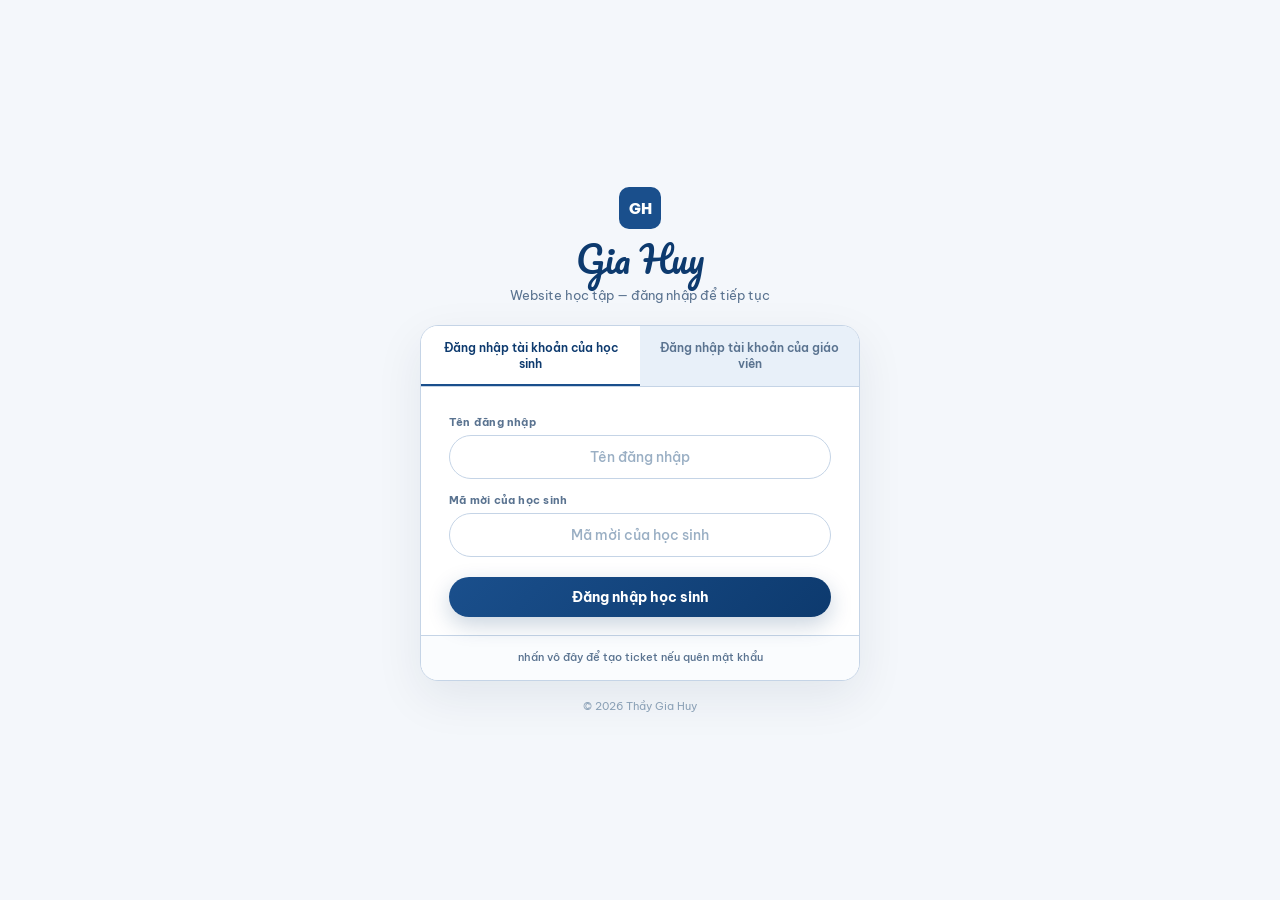
==== commit 65a6302e: "Add files via upload" ====
--- a/index.html
+++ b/index.html
@@ -3,4 +3,4 @@
 <section class="home-insights shell"><div class="insight-card featured"><div class="insight-kicker">KHÁM PHÁ</div><h2>Tài liệu nổi bật</h2><p>Khám phá những nội dung mới nhất, tài liệu được yêu thích và các danh mục đang hoạt động.</p><div class="insight-links"><a href="plugins.html">Khám phá Bài giảng →</a><a href="assets.html">Xem Học liệu →</a><a href="guide.html">Đọc Hướng dẫn →</a></div></div><div class="live-stats"><div><span>Bài giảng</span><b id="homePluginCount">0</b></div><div><span>Học liệu</span><b id="homeAssetCount">0</b></div><div><span>Tài nguyên</span><b id="homeResourceCount">0</b></div><div><span>Yêu thích</span><b id="homeFavCount">0</b></div></div></section><section class="latest shell"><div class="section-head"><div><h2>✦ <span>Mới cập nhật</span></h2><p>Những file vừa được thêm vào thư viện</p></div><a class="section-link" href="resources.html">Xem tất cả →</a></div><div class="resource-cards" id="latestGrid"><div class="empty-state">Đang tải...</div></div></section><section class="history-section shell"><div class="section-head"><div><h2>↺ <span>Vừa sử dụng</span></h2><p>Những tài nguyên bạn đã tải gần đây</p></div><a class="section-link" href="my-library.html">Mở kho cá nhân →</a></div><div class="resource-cards" id="historyGrid"></div></section><section class="intro shell"><div class="intro-copy"><h2><span>◈</span> Giới thiệu về tôi</h2><p>Xin chào! Mình là Gia Huy – mình xây dựng website này như một kho tài liệu học tập có tổ chức: bài giảng, giáo án, bài tập, học liệu và công cụ hỗ trợ giảng dạy.</p><p>Mỗi tài liệu chỉ cần upload một lần, chọn danh mục, hệ thống sẽ tự đưa nội dung vào đúng danh mục và đúng trang.</p><div class="signature">Gia Huy</div></div><div class="category-grid"><a class="cat-card red" href="plugins.html"><span class="cat-icon">◇</span><b>Bài giảng</b><small>Slide bài giảng theo chương</small><em>→</em></a><a class="cat-card blue" href="config.html"><span class="cat-icon">▤</span><b>Giáo án</b><small>Giáo án chi tiết, sẵn dùng</small><em>→</em></a><a class="cat-card cyan" href="mods.html"><span class="cat-icon">⚙</span><b>Bài tập</b><small>Phiếu luyện tập, đề ôn</small><em>→</em></a><a class="cat-card gold" href="assets.html"><span class="cat-icon">◈</span><b>Học liệu</b><small>Hình ảnh, slide, âm thanh</small><em>→</em></a><a class="cat-card purple" href="tools.html"><span class="cat-icon">⌁</span><b>Công cụ</b><small>Hỗ trợ dạy và học</small><em>→</em></a></div></section>
 <section class="section shell"><div class="section-head"><div><h2>⚡ <span>Khu vực nhanh</span></h2><p>Mỗi mục giờ là một trang riêng.</p></div></div><div class="resource-cards"><a class="resource-card" href="plugins.html"><div class="card-top"><span class="resource-icon">◇</span><div><b>Bài giảng</b><small>Trang riêng</small></div></div><p>Xem toàn bộ bài giảng, tải file và quản lý danh sách.</p><div class="card-actions"><span class="small-btn primary">Mở Bài giảng →</span></div></a><a class="resource-card" href="assets.html"><div class="card-top"><span class="resource-icon">◈</span><div><b>Học liệu</b><small>Trang riêng</small></div></div><p>Hình ảnh, âm thanh, template slide và các học liệu trực quan.</p><div class="card-actions"><span class="small-btn primary">Mở Học liệu →</span></div></a><a class="resource-card" href="guide.html"><div class="card-top"><span class="resource-icon">▥</span><div><b>Hướng dẫn</b><small>Trang riêng</small></div></div><p>Các bài hướng dẫn có thể upload và phân loại riêng.</p><div class="card-actions"><span class="small-btn primary">Mở Hướng dẫn →</span></div></a></div></section></main><footer class="footer shell"><div class="footer-brand"><span class="script">Gia Huy</span><span class="seal">GH</span><p>Đồng hành cùng học sinh mỗi ngày</p></div><div class="footer-nav"><a href="#" data-open-settings>Cài đặt</a><a href="index.html">Trang chủ</a><a href="plugins.html">Bài giảng</a><a href="config.html">Giáo án</a><a href="mods.html">Bài tập</a><a href="assets.html">Học liệu</a><a href="tools.html">Công cụ</a><a href="resources.html">Tài nguyên</a><a href="guide.html">Hướng dẫn</a><a href="my-library.html">Kho cá nhân</a></div><small>© 2026 Thầy Gia Huy. All rights reserved.</small></footer><div class="search-modal" id="searchModal" aria-hidden="true"><div class="search-box"><button class="close" id="searchClose">×</button><div class="modal-heading"><span class="modal-kicker">SEARCH</span><b>Tìm kiếm tài nguyên</b><small>Tìm trong toàn bộ thư viện đã upload</small></div><div class="search-input"><span>⌕</span><input id="searchInput" placeholder="Tên file, tiêu đề, danh mục..." autocomplete="off"></div><div class="search-results" id="searchResults"></div></div></div>
 <div class="admin-modal" id="adminModal" aria-hidden="true"><div class="admin-box"><button class="close" id="adminClose">×</button><div class="modal-heading"><span class="modal-kicker">ADMIN CENTER</span><b>Quản trị website</b><small>Đổi avatar, upload tài nguyên, quản lý danh sách và nhạc.</small></div><form class="admin-form" id="adminForm"><label>Mật khẩu quản trị<input id="adminPassword" type="password" placeholder="Nhập mật khẩu"></label><button class="primary-btn" type="submit">Đăng nhập Admin</button><p class="admin-note">Bản tĩnh: quyền này chỉ bảo vệ giao diện trên trình duyệt hiện tại.</p></form><div class="admin-loader hidden" id="adminLoader"><div class="admin-spinner-ring"><span class="admin-spinner-mark">GH</span></div><p>Đang tải bảng quản trị...</p><div class="admin-loader-bar"><i id="adminLoaderBar"></i></div><small>Xác thực & chuẩn bị dữ liệu</small></div><div class="hidden" id="adminPanel"><div class="admin-profile-card"><div class="admin-avatar-preview"><img src="assets/images/avatar.gif" alt="Avatar"></div><div><b>Thầy Gia Huy</b><small>Quản lý profile & thư viện</small></div><span class="admin-badge">ADMIN</span></div><div class="admin-actions"><button class="primary-btn" id="changeAvatarBtn">Đổi ảnh đại diện</button><button class="secondary-btn" id="resetAvatarBtn">Khôi phục avatar</button><button class="secondary-btn" id="logoutAdmin">Đăng xuất</button><input id="avatarInput" type="file" accept="image/*" hidden></div><div class="admin-tabs"><button class="admin-tab active" data-admin-tab="upload">Upload</button><button class="admin-tab" data-admin-tab="library">Thư viện</button><button class="admin-tab" data-admin-tab="music">Nhạc</button><button class="admin-tab" data-admin-tab="stats">Thống kê</button></div><div id="adminWorkspace"></div></div></div></div>
-<div class="toast" id="toast"></div><div class="scroll-progress" id="scrollProgress"></div><button class="back-top" id="backTop">↑</button><script src="js/ticket-center.js"></script><script src="js/script.js"></script></body></html>+<div class="toast" id="toast"></div><div class="scroll-progress" id="scrollProgress"></div><button class="back-top" id="backTop">↑</button><script src="js/ticket-center.js"></script><script src="js/auth.js"></script><script src="js/script.js"></script></body></html>
--- a/css/style.css
+++ b/css/style.css
@@ -633,3 +633,1449 @@
     padding-bottom: 130px !important;
   }
 }
+
+/* ============================================================
+   V13 — Full layout redesign: spacious, clean, professional
+   - Wider content by default
+   - Unified draggable floating dock (no scattered FABs)
+   - Refined spacing, cards, hierarchy
+   ============================================================ */
+
+:root {
+  --side-w: 220px;
+  --top-h: 64px;
+  --content-max: 1240px;
+  --gap: 20px;
+  --radius: 18px;
+  --radius-sm: 12px;
+}
+
+/* ---- Global scale & width ---- */
+.topbar {
+  height: var(--top-h) !important;
+  padding: 0 24px 0 28px !important;
+}
+.sidebar {
+  width: var(--side-w) !important;
+  top: var(--top-h) !important;
+  padding: 18px 12px !important;
+}
+.content {
+  margin-left: var(--side-w) !important;
+  padding-top: calc(var(--top-h) + 18px) !important;
+  padding-right: 24px !important;
+  padding-left: 8px !important;
+  padding-bottom: 120px !important;
+}
+.shell {
+  width: min(var(--content-max), calc(100vw - var(--side-w) - 48px)) !important;
+  margin-left: auto !important;
+  margin-right: auto !important;
+}
+
+/* ---- Hero: balanced, spacious ---- */
+.hero {
+  display: grid !important;
+  grid-template-columns: 1.35fr 0.95fr !important;
+  grid-template-rows: auto auto !important;
+  gap: 0 20px !important;
+  height: auto !important;
+  min-height: 300px !important;
+  padding: 28px 28px 20px !important;
+  border-radius: var(--radius) !important;
+  align-items: start !important;
+}
+.hero-profile {
+  position: relative !important;
+  left: auto !important;
+  top: auto !important;
+  margin: 0 !important;
+  gap: 22px !important;
+  align-items: center !important;
+}
+.avatar-ring {
+  width: 148px !important;
+  height: 148px !important;
+  flex-shrink: 0;
+}
+.script { font-size: 48px !important; }
+.hero-role { font-size: 15px !important; margin: 6px 0 8px !important; }
+.hero-copy p { max-width: 420px !important; font-size: 13.5px !important; line-height: 1.65 !important; }
+.socials { margin-top: 14px !important; gap: 16px !important; font-size: 18px !important; }
+
+.clock-card {
+  position: relative !important;
+  top: auto !important;
+  right: auto !important;
+  margin: 0 !important;
+  width: 100% !important;
+  max-width: none !important;
+  justify-self: stretch !important;
+  padding: 16px 18px !important;
+  border-radius: 14px !important;
+}
+.clock-card .time { font-size: 32px !important; }
+.hero-stats {
+  position: relative !important;
+  left: auto !important;
+  right: auto !important;
+  bottom: auto !important;
+  grid-column: 1 / -1 !important;
+  margin: 16px 0 0 !important;
+  height: 68px !important;
+  border-radius: 12px !important;
+}
+.hero:before {
+  top: 18px !important;
+  right: 18px !important;
+  font-size: 10px !important;
+  letter-spacing: 3px !important;
+  opacity: .35;
+}
+
+/* ---- Sections spacing ---- */
+.music-home,
+.home-insights,
+.latest,
+.history-section,
+.intro,
+.section {
+  margin-top: 18px !important;
+  border-radius: var(--radius) !important;
+}
+.music-home {
+  padding: 18px 20px !important;
+  gap: 18px !important;
+}
+.home-insights {
+  gap: 16px !important;
+}
+.insight-card {
+  padding: 26px 28px !important;
+  border-radius: var(--radius) !important;
+}
+.insight-card h2 { font-size: 24px !important; }
+.live-stats {
+  border-radius: var(--radius) !important;
+}
+.live-stats div { padding: 20px 18px !important; }
+.live-stats b { font-size: 28px !important; }
+
+.section-head h2 { font-size: 20px !important; }
+.section-head p { font-size: 12px !important; }
+
+/* Resource cards grid — more breathing room */
+.resource-cards {
+  grid-template-columns: repeat(3, minmax(0, 1fr)) !important;
+  gap: 16px !important;
+}
+.resource-card {
+  padding: 18px !important;
+  border-radius: 14px !important;
+  min-height: 200px !important;
+}
+
+/* Intro + category grid */
+.intro {
+  grid-template-columns: 0.95fr 1.35fr !important;
+  gap: 18px !important;
+  padding: 24px 24px !important;
+  border-radius: var(--radius) !important;
+}
+.intro-copy h2 { font-size: 22px !important; }
+.intro-copy p { font-size: 13px !important; line-height: 1.7 !important; }
+.signature { font-size: 32px !important; margin-top: 8px !important; }
+
+.category-grid {
+  grid-template-columns: repeat(5, 1fr) !important;
+  gap: 12px !important;
+}
+.cat-card {
+  min-height: 140px !important;
+  padding: 16px 12px 12px !important;
+  border-radius: 14px !important;
+}
+.cat-icon {
+  width: 48px !important;
+  height: 48px !important;
+  font-size: 22px !important;
+}
+.cat-card b { font-size: 13.5px !important; }
+.cat-card small { font-size: 10px !important; }
+
+/* Footer cleaner */
+.footer {
+  margin-top: 36px !important;
+  padding: 28px 12px 40px !important;
+  gap: 24px !important;
+  align-items: center !important;
+}
+.footer-brand .script { font-size: 36px !important; }
+.footer-nav {
+  gap: 18px !important;
+  flex-wrap: wrap !important;
+  font-size: 12px !important;
+}
+
+/* Sidebar polish */
+.side-item {
+  padding: 10px 12px !important;
+  border-radius: 10px !important;
+  font-size: 13px !important;
+  margin: 2px 0 !important;
+}
+.side-quote {
+  position: relative !important;
+  bottom: auto !important;
+  margin-top: 20px !important;
+  padding: 14px 14px 12px !important;
+  font-size: 11.5px !important;
+  line-height: 1.55 !important;
+  border-radius: 12px !important;
+}
+
+/* Top nav slightly larger */
+.topnav a {
+  padding: 9px 11px !important;
+  font-size: 12.5px !important;
+  border-radius: 10px !important;
+}
+.brand-word { font-size: 27px !important; }
+.brand { width: 150px !important; }
+
+/* ========== Unified floating dock (draggable) ========== */
+.donate-fab,
+.ticket-launcher,
+.ticket-float-mini,
+.back-top {
+  display: none !important;
+}
+
+.fab-dock {
+  position: fixed;
+  right: 22px;
+  bottom: 22px;
+  z-index: 90;
+  display: flex;
+  flex-direction: column;
+  align-items: flex-end;
+  gap: 10px;
+  user-select: none;
+}
+.fab-dock.dragging {
+  opacity: .92;
+  cursor: grabbing;
+}
+.fab-dock-handle {
+  width: 36px;
+  height: 18px;
+  border-radius: 8px;
+  background: rgba(8, 18, 30, .75);
+  border: 1px solid rgba(140, 170, 200, .25);
+  display: grid;
+  place-items: center;
+  cursor: grab;
+  color: #7a92a5;
+  font-size: 9px;
+  letter-spacing: 2px;
+  backdrop-filter: blur(10px);
+}
+.fab-dock-handle:active { cursor: grabbing; }
+.fab-dock-handle::before {
+  content: '⠿';
+  font-size: 12px;
+  opacity: .7;
+}
+.fab-dock-btns {
+  display: flex;
+  flex-direction: column;
+  gap: 8px;
+  align-items: flex-end;
+}
+.fab-btn {
+  display: inline-flex;
+  align-items: center;
+  gap: 8px;
+  padding: 11px 16px 11px 12px;
+  border-radius: 999px;
+  border: 1px solid rgba(130, 160, 195, .28);
+  background: linear-gradient(145deg, rgba(10, 22, 36, .96), rgba(6, 14, 24, .94));
+  color: #e8f2f8;
+  font: 700 12px/1 'Be Vietnam Pro', sans-serif;
+  box-shadow: 0 12px 32px rgba(0,0,0,.28);
+  cursor: pointer;
+  transition: transform .2s ease, box-shadow .2s ease, border-color .2s ease;
+  backdrop-filter: blur(12px);
+  white-space: nowrap;
+}
+.fab-btn:hover {
+  transform: translateY(-2px);
+  border-color: rgba(110, 85, 255, .5);
+  box-shadow: 0 16px 40px rgba(0,0,0,.34);
+}
+.fab-btn.primary {
+  background: linear-gradient(135deg, #654bff, #402ec9);
+  border-color: transparent;
+  color: #fff;
+}
+.fab-btn .fab-ico {
+  width: 28px;
+  height: 28px;
+  border-radius: 50%;
+  display: grid;
+  place-items: center;
+  background: rgba(255,255,255,.08);
+  font-size: 14px;
+  flex-shrink: 0;
+}
+.fab-btn.primary .fab-ico {
+  background: rgba(255,255,255,.18);
+}
+.fab-btn .fab-count {
+  min-width: 18px;
+  height: 18px;
+  padding: 0 5px;
+  border-radius: 99px;
+  background: #fff;
+  color: #4734cf;
+  font-size: 10px;
+  font-weight: 800;
+  display: grid;
+  place-items: center;
+}
+.fab-btn.mini {
+  width: 46px;
+  height: 46px;
+  padding: 0;
+  justify-content: center;
+  border-radius: 50%;
+}
+.fab-btn.mini span:not(.fab-ico) { display: none; }
+.fab-btn.mini .fab-ico {
+  width: 100%;
+  height: 100%;
+  background: transparent;
+  font-size: 18px;
+}
+
+/* Hide old donate/ticket when dock present */
+body.has-fab-dock .donate-fab,
+body.has-fab-dock .ticket-launcher,
+body.has-fab-dock .ticket-float-mini {
+  display: none !important;
+}
+
+/* ---- Responsive ---- */
+@media (max-width: 1180px) {
+  :root { --content-max: 1080px; }
+  .category-grid { grid-template-columns: repeat(3, 1fr) !important; }
+  .topnav a { padding: 8px 8px !important; font-size: 11.5px !important; }
+}
+@media (max-width: 960px) {
+  .sidebar { display: none !important; }
+  .content {
+    margin-left: 0 !important;
+    padding-left: 16px !important;
+    padding-right: 16px !important;
+  }
+  .shell { width: calc(100vw - 32px) !important; }
+  .topnav { display: none !important; }
+  .hero {
+    grid-template-columns: 1fr !important;
+    padding: 22px 18px 16px !important;
+  }
+  .clock-card { margin-top: 12px !important; }
+  .intro { grid-template-columns: 1fr !important; }
+  .category-grid { grid-template-columns: repeat(3, 1fr) !important; }
+  .resource-cards { grid-template-columns: repeat(2, 1fr) !important; }
+  .home-insights { grid-template-columns: 1fr !important; }
+}
+@media (max-width: 650px) {
+  .hero { padding: 18px 14px 14px !important; }
+  .hero-profile { flex-direction: column !important; align-items: flex-start !important; }
+  .avatar-ring { width: 110px !important; height: 110px !important; }
+  .script { font-size: 34px !important; }
+  .hero-stats {
+    grid-template-columns: repeat(2, 1fr) !important;
+    height: auto !important;
+  }
+  .category-grid { grid-template-columns: repeat(2, 1fr) !important; }
+  .resource-cards { grid-template-columns: 1fr !important; }
+  .fab-dock { right: 14px; bottom: 14px; }
+  .fab-btn:not(.mini) span:not(.fab-ico):not(.fab-count) { display: none; }
+  .fab-btn { padding: 10px; width: 46px; height: 46px; justify-content: center; border-radius: 50%; }
+  .fab-btn .fab-ico { width: 100%; height: 100%; background: transparent; }
+}
+
+/* Soft section entrance */
+.music-home, .home-insights, .latest, .history-section, .intro, .section {
+  animation: fadeUp .5s cubic-bezier(.22,.8,.28,1) both;
+}
+@keyframes fadeUp {
+  from { opacity: 0; transform: translateY(16px); }
+  to { opacity: 1; transform: none; }
+}
+
+/* V13.1 — ensure all cards fully visible, stronger contrast */
+.resource-card,
+.cat-card,
+.insight-card,
+.section .resource-card,
+.reveal-ready {
+  opacity: 1 !important;
+  transform: none !important;
+  visibility: visible !important;
+}
+.resource-card {
+  background: linear-gradient(180deg, rgba(8, 26, 40, .96), rgba(5, 16, 28, .98)) !important;
+  border: 1px solid rgba(100, 165, 210, .28) !important;
+  color: #e8f2f8 !important;
+}
+.resource-card b { color: #f0f7fc !important; }
+.resource-card p { color: #a8bdd0 !important; opacity: 1 !important; }
+.resource-card small { color: #7f9bac !important; }
+.small-btn.primary {
+  background: linear-gradient(135deg, #5540e8, #7b5cff) !important;
+  color: #fff !important;
+  opacity: 1 !important;
+  border: none !important;
+}
+.section {
+  background: linear-gradient(180deg, rgba(4, 16, 28, .96), rgba(3, 12, 22, .94)) !important;
+  border: 1px solid rgba(70, 150, 200, .28) !important;
+}
+.section-head h2, .section-head p { opacity: 1 !important; color: inherit !important; }
+.section-head p { color: #8fa5b6 !important; }
+
+/* Intro category cards fully visible */
+.cat-card {
+  opacity: 1 !important;
+}
+.cat-card b, .cat-card small { opacity: 1 !important; }
+
+/* Dock always above content */
+.fab-dock { z-index: 95 !important; }
+
+/* Kill reveal-ready hide behavior — always show content */
+.reveal-ready,
+.reveal-ready.is-visible {
+  opacity: 1 !important;
+  transform: none !important;
+  transition: none !important;
+}
+
+/* ============================================================
+   V14 — Fix scrollbar, misaligned panels, homepage polish
+   ============================================================ */
+
+/* 1) Hide ALL scrollbars on sidebar */
+.sidebar,
+.side-inner {
+  overflow: hidden !important;
+  scrollbar-width: none !important;
+  -ms-overflow-style: none !important;
+}
+.sidebar::-webkit-scrollbar,
+.side-inner::-webkit-scrollbar {
+  width: 0 !important;
+  height: 0 !important;
+  display: none !important;
+  background: transparent !important;
+}
+
+/* Compact sidebar so all items + quote fit without scrolling */
+.sidebar {
+  width: 210px !important;
+  padding: 12px 10px 10px !important;
+  display: flex !important;
+  flex-direction: column !important;
+  background: transparent !important;
+  border: none !important;
+  box-shadow: none !important;
+}
+.side-inner {
+  display: flex !important;
+  flex-direction: column !important;
+  height: 100% !important;
+  max-height: calc(100vh - 72px) !important;
+  overflow: hidden !important;
+  padding: 0 !important;
+  gap: 0 !important;
+}
+.side-item {
+  padding: 8px 10px !important;
+  margin: 1px 0 !important;
+  font-size: 12.5px !important;
+  border-radius: 9px !important;
+  flex-shrink: 0 !important;
+  gap: 9px !important;
+  min-height: 0 !important;
+  line-height: 1.25 !important;
+}
+.side-icon {
+  width: 20px !important;
+  font-size: 15px !important;
+  flex-shrink: 0;
+}
+.side-quote {
+  position: relative !important;
+  bottom: auto !important;
+  margin-top: auto !important;
+  margin-bottom: 4px !important;
+  padding: 11px 12px 10px !important;
+  font-size: 10.5px !important;
+  line-height: 1.45 !important;
+  flex-shrink: 0 !important;
+  border-radius: 11px !important;
+}
+.side-quote:before {
+  font-size: 36px !important;
+  top: -12px !important;
+  left: 6px !important;
+}
+.side-quote small {
+  font-size: 11px !important;
+  margin-top: 4px !important;
+}
+
+/* Content offset matches new sidebar width */
+.content {
+  margin-left: 210px !important;
+}
+.shell {
+  width: min(1200px, calc(100vw - 210px - 40px)) !important;
+}
+
+/* 2) Fix dark panel misalignment — hero & sections clean edges */
+.hero {
+  overflow: hidden !important;
+  isolation: isolate;
+}
+.hero-art,
+.hero-glow {
+  pointer-events: none;
+}
+.page-overlay {
+  /* soften the harsh left dark strip that looked misaligned */
+  background: radial-gradient(circle at 65% 18%, rgba(110,74,255,.12), transparent 28%),
+              linear-gradient(90deg, rgba(2,9,16,.55) 0 10%, transparent 14%) !important;
+}
+
+/* 3) Homepage: tighter, cleaner hierarchy — no covered text */
+.hero {
+  grid-template-columns: 1.4fr 0.9fr !important;
+  gap: 12px 24px !important;
+  padding: 24px 26px 18px !important;
+  min-height: 0 !important;
+  height: auto !important;
+}
+.hero-profile {
+  gap: 18px !important;
+  align-items: center !important;
+}
+.avatar-ring {
+  width: 132px !important;
+  height: 132px !important;
+}
+.script { font-size: 42px !important; line-height: 1.05 !important; }
+.hero-role { font-size: 14px !important; margin: 4px 0 6px !important; }
+.hero-copy p {
+  max-width: 400px !important;
+  font-size: 13px !important;
+  line-height: 1.6 !important;
+  margin: 0 !important;
+}
+.socials { margin-top: 10px !important; gap: 14px !important; font-size: 17px !important; }
+
+.clock-card {
+  padding: 14px 16px !important;
+  align-self: start !important;
+}
+.clock-card .time { font-size: 28px !important; }
+.clock-label { font-size: 9px !important; }
+.visit-counter { font-size: 10px !important; margin-top: 8px !important; }
+
+.hero-stats {
+  grid-column: 1 / -1 !important;
+  margin: 4px 0 0 !important;
+  height: 60px !important;
+}
+.hero-stats strong { font-size: 15px !important; }
+.hero-stats span { font-size: 10px !important; }
+
+/* Vertical text on hero — don't overlap content */
+.hero:before {
+  opacity: .22 !important;
+  right: 14px !important;
+  top: 14px !important;
+  font-size: 9px !important;
+  letter-spacing: 2.5px !important;
+  z-index: 1 !important;
+  max-height: 70% !important;
+}
+
+/* Music row cleaner */
+.music-home {
+  margin-top: 14px !important;
+  padding: 14px 18px !important;
+  gap: 14px !important;
+  align-items: center !important;
+}
+
+/* Insights + latest spacing */
+.home-insights { margin-top: 14px !important; gap: 14px !important; }
+.insight-card { padding: 20px 22px !important; }
+.insight-card h2 { font-size: 20px !important; margin-bottom: 6px !important; }
+.insight-card p { font-size: 12px !important; }
+.live-stats b { font-size: 24px !important; }
+.live-stats div { padding: 16px 14px !important; }
+
+.latest, .history-section { margin-top: 14px !important; }
+.resource-cards { gap: 14px !important; }
+.resource-card {
+  min-height: 180px !important;
+  padding: 15px !important;
+}
+
+/* Intro section */
+.intro {
+  margin-top: 14px !important;
+  padding: 20px !important;
+  gap: 16px !important;
+}
+.intro-copy h2 { font-size: 18px !important; }
+.intro-copy p { font-size: 12.5px !important; margin: 6px 0 !important; }
+.signature { font-size: 28px !important; }
+.category-grid { gap: 10px !important; }
+.cat-card {
+  min-height: 128px !important;
+  padding: 14px 10px 10px !important;
+}
+
+.section { margin-top: 14px !important; padding: 16px 18px !important; }
+
+/* Footer not colliding with dock */
+.footer {
+  margin-top: 28px !important;
+  padding-bottom: 48px !important;
+}
+
+/* Ensure no horizontal page scroll from sidebar/dock */
+body, html {
+  overflow-x: hidden !important;
+}
+.page-bg, .page-overlay, .petal-layer {
+  max-width: 100vw !important;
+}
+
+@media (max-width: 960px) {
+  .sidebar { display: none !important; }
+  .content { margin-left: 0 !important; }
+  .shell { width: calc(100vw - 28px) !important; }
+}
+
+/* ============================================================
+   V15 — CRITICAL: kill sidebar scrollbar + fix footer under sidebar
+   ============================================================ */
+
+/* Force-kill every possible scrollbar on sidebar */
+aside.sidebar,
+aside.sidebar *,
+.sidebar,
+.sidebar *,
+.side-inner {
+  scrollbar-width: none !important;
+  -ms-overflow-style: none !important;
+}
+aside.sidebar::-webkit-scrollbar,
+aside.sidebar *::-webkit-scrollbar,
+.sidebar::-webkit-scrollbar,
+.sidebar *::-webkit-scrollbar,
+.side-inner::-webkit-scrollbar {
+  width: 0 !important;
+  height: 0 !important;
+  display: none !important;
+  background: transparent !important;
+  appearance: none !important;
+  -webkit-appearance: none !important;
+}
+
+.sidebar,
+.side-inner {
+  overflow: hidden !important;
+  overflow-x: hidden !important;
+  overflow-y: hidden !important;
+}
+
+/* Make sidebar a clean fixed column — no internal scroll box */
+.sidebar {
+  position: fixed !important;
+  left: 0 !important;
+  top: 64px !important;
+  bottom: 0 !important;
+  width: 200px !important;
+  padding: 10px 8px 12px !important;
+  z-index: 25 !important;
+  background: transparent !important;
+  border-right: none !important;
+  box-shadow: none !important;
+}
+.side-inner {
+  height: 100% !important;
+  max-height: 100% !important;
+  display: flex !important;
+  flex-direction: column !important;
+  justify-content: flex-start !important;
+  gap: 0 !important;
+  padding: 0 !important;
+  margin: 0 !important;
+}
+.side-item {
+  flex: 0 0 auto !important;
+  padding: 7px 10px !important;
+  margin: 0 !important;
+  font-size: 12px !important;
+  line-height: 1.2 !important;
+  min-height: 34px !important;
+  box-sizing: border-box !important;
+}
+.side-quote {
+  flex: 0 0 auto !important;
+  margin-top: 12px !important;
+  margin-bottom: 0 !important;
+  padding: 10px 11px !important;
+  font-size: 10px !important;
+  line-height: 1.4 !important;
+  max-height: none !important;
+}
+
+/* Content & footer both offset by sidebar width — no text under sidebar */
+.content {
+  margin-left: 200px !important;
+  padding-left: 12px !important;
+  padding-right: 20px !important;
+  width: auto !important;
+  max-width: none !important;
+  box-sizing: border-box !important;
+}
+.shell {
+  width: min(1180px, calc(100% - 12px)) !important;
+  margin-left: auto !important;
+  margin-right: auto !important;
+  max-width: 100% !important;
+  box-sizing: border-box !important;
+}
+
+/* FOOTER: same left offset as content so "Gia Huy" is never under sidebar */
+footer.footer,
+.footer.shell,
+.footer {
+  margin-left: 200px !important;
+  width: calc(100% - 200px) !important;
+  max-width: none !important;
+  box-sizing: border-box !important;
+  padding-left: 20px !important;
+  padding-right: 24px !important;
+  padding-bottom: 56px !important;
+  display: grid !important;
+  grid-template-columns: minmax(160px, 1.1fr) 2fr auto !important;
+  gap: 16px !important;
+  align-items: center !important;
+  overflow: visible !important;
+}
+.footer-brand {
+  min-width: 0 !important;
+  overflow: visible !important;
+}
+.footer-brand .script {
+  font-size: 32px !important;
+  white-space: nowrap !important;
+}
+.footer-nav {
+  flex-wrap: wrap !important;
+  justify-content: center !important;
+  gap: 12px 16px !important;
+}
+.footer > small {
+  white-space: nowrap !important;
+  text-align: right !important;
+}
+
+/* Soften the left dark strip so it doesn't look like a misaligned frame */
+.page-overlay {
+  background:
+    radial-gradient(circle at 70% 12%, rgba(110,74,255,.10), transparent 30%),
+    linear-gradient(90deg, rgba(2,8,14,.35) 0%, transparent 12%) !important;
+}
+
+/* Prevent any element from creating page-level horizontal scroll */
+html, body {
+  overflow-x: hidden !important;
+  max-width: 100vw !important;
+}
+
+@media (max-width: 960px) {
+  .sidebar { display: none !important; }
+  .content,
+  footer.footer,
+  .footer.shell,
+  .footer {
+    margin-left: 0 !important;
+    width: 100% !important;
+  }
+  .shell { width: calc(100vw - 28px) !important; }
+}
+
+/* ============================================================
+   V16 — Topnav overflow fix + glow hover + visible animations
+   ============================================================ */
+
+/* ---- Topbar: never cut mid-item ---- */
+.topbar {
+  overflow: visible !important;
+  gap: 10px !important;
+}
+.topnav {
+  flex: 1 1 auto !important;
+  min-width: 0 !important;
+  overflow-x: auto !important;
+  overflow-y: hidden !important;
+  scrollbar-width: none !important;
+  -ms-overflow-style: none !important;
+  gap: 2px !important;
+  mask-image: linear-gradient(90deg, #000 0%, #000 calc(100% - 28px), transparent 100%);
+  -webkit-mask-image: linear-gradient(90deg, #000 0%, #000 calc(100% - 28px), transparent 100%);
+}
+.topnav::-webkit-scrollbar { display: none !important; width: 0 !important; height: 0 !important; }
+.topnav a {
+  flex: 0 0 auto !important;
+  white-space: nowrap !important;
+  padding: 8px 9px !important;
+  font-size: 12px !important;
+  border-radius: 10px !important;
+  transition: transform .2s ease, background .2s ease, border-color .2s ease, box-shadow .2s ease !important;
+}
+/* Hide lower-priority topnav items on narrower widths so nothing is half-cut */
+@media (max-width: 1400px) {
+  .topnav a[href="my-library.html"],
+  .topnav a[href="resources.html"] { display: none !important; }
+}
+@media (max-width: 1200px) {
+  .topnav a[href="guide.html"],
+  .topnav a[href="tools.html"],
+  .topnav a[data-open-ticket-nav] { display: none !important; }
+}
+@media (max-width: 1050px) {
+  .topnav a[href="mods.html"],
+  .topnav a[href="config.html"] { display: none !important; }
+}
+
+/* Topnav hover / active glow */
+.topnav a:hover {
+  transform: translateY(-1px) scale(1.04);
+  background: rgba(104, 67, 255, .18) !important;
+  border-color: rgba(140, 110, 255, .55) !important;
+  box-shadow: 0 0 16px rgba(100, 70, 255, .25), inset 0 0 12px rgba(100, 70, 255, .06) !important;
+  color: #fff !important;
+}
+.topnav a.active {
+  background: linear-gradient(180deg, rgba(104,67,255,.28), rgba(104,67,255,.10)) !important;
+  border-color: rgba(130, 100, 255, .65) !important;
+  box-shadow: 0 0 18px rgba(100, 70, 255, .3), inset 0 -2px 0 #7b5cff !important;
+}
+
+/* ---- Sidebar: light up like before + stronger hover ---- */
+.side-item {
+  border: 1px solid transparent !important;
+  transition: transform .2s ease, background .2s ease, border-color .2s ease, box-shadow .2s ease, color .2s ease !important;
+}
+.side-item:hover {
+  transform: translateX(4px) scale(1.02);
+  background: linear-gradient(90deg, rgba(90, 55, 255, .28), rgba(90, 55, 255, .06)) !important;
+  border-color: rgba(130, 100, 255, .55) !important;
+  box-shadow: 0 0 20px rgba(100, 70, 255, .18), inset 3px 0 0 #7b5cff !important;
+  color: #fff !important;
+}
+.side-item.active {
+  background: linear-gradient(90deg, rgba(90, 55, 255, .32), rgba(90, 55, 255, .08)) !important;
+  border-color: rgba(130, 100, 255, .6) !important;
+  box-shadow: inset 3px 0 0 #8b6cff, 0 0 18px rgba(100, 70, 255, .2) !important;
+  color: #fff !important;
+}
+.side-item:hover .side-icon,
+.side-item.active .side-icon {
+  filter: drop-shadow(0 0 6px rgba(140, 110, 255, .7));
+  transform: scale(1.12);
+  transition: transform .2s ease, filter .2s ease;
+}
+
+/* ---- Cards / buttons: scale + glow on hover ---- */
+.resource-card,
+.cat-card,
+.insight-card {
+  transition: transform .28s cubic-bezier(.22,.8,.28,1), box-shadow .28s ease, border-color .28s ease !important;
+}
+.resource-card:hover,
+.cat-card:hover {
+  transform: translateY(-6px) scale(1.02) !important;
+  border-color: rgba(130, 100, 255, .65) !important;
+  box-shadow: 0 16px 40px rgba(0,0,0,.3), 0 0 24px rgba(100, 70, 255, .2) !important;
+}
+.small-btn,
+.primary-btn,
+.secondary-btn,
+.fab-btn {
+  transition: transform .2s ease, box-shadow .2s ease, filter .2s ease !important;
+}
+.small-btn:hover,
+.primary-btn:hover,
+.fab-btn:hover {
+  transform: translateY(-2px) scale(1.04) !important;
+  box-shadow: 0 10px 28px rgba(100, 70, 255, .35), 0 0 16px rgba(120, 90, 255, .25) !important;
+  filter: brightness(1.08);
+}
+.avatar-ring:hover {
+  transform: scale(1.06) !important;
+  box-shadow: 0 0 0 4px rgba(100, 70, 255, .85), 0 0 0 8px rgba(5,12,19,.9), 0 0 40px rgba(100, 70, 255, .55) !important;
+}
+.icon-btn:hover,
+.mini-avatar:hover,
+.search-pill:hover {
+  transform: translateY(-2px) scale(1.06) !important;
+  border-color: rgba(130, 100, 255, .6) !important;
+  box-shadow: 0 0 16px rgba(100, 70, 255, .3) !important;
+}
+.clock-card {
+  transition: border-color .25s ease, box-shadow .25s ease !important;
+}
+.clock-card:hover {
+  border-color: rgba(130, 100, 255, .45) !important;
+  box-shadow: 0 12px 36px rgba(0,0,0,.25), 0 0 20px rgba(100, 70, 255, .12) !important;
+}
+
+/* ---- Visible page-load animations ---- */
+@keyframes v16FadeUp {
+  from { opacity: 0; transform: translateY(28px); }
+  to   { opacity: 1; transform: none; }
+}
+@keyframes v16FadeIn {
+  from { opacity: 0; }
+  to   { opacity: 1; }
+}
+@keyframes v16ScaleIn {
+  from { opacity: 0; transform: scale(.94); }
+  to   { opacity: 1; transform: none; }
+}
+@keyframes v16SlideLeft {
+  from { opacity: 0; transform: translateX(-20px); }
+  to   { opacity: 1; transform: none; }
+}
+
+.topbar {
+  animation: v16FadeIn .45s ease both !important;
+}
+.sidebar .side-item {
+  animation: v16SlideLeft .4s cubic-bezier(.22,.8,.28,1) both !important;
+}
+.sidebar .side-item:nth-child(1)  { animation-delay: .04s !important; }
+.sidebar .side-item:nth-child(2)  { animation-delay: .07s !important; }
+.sidebar .side-item:nth-child(3)  { animation-delay: .10s !important; }
+.sidebar .side-item:nth-child(4)  { animation-delay: .13s !important; }
+.sidebar .side-item:nth-child(5)  { animation-delay: .16s !important; }
+.sidebar .side-item:nth-child(6)  { animation-delay: .19s !important; }
+.sidebar .side-item:nth-child(7)  { animation-delay: .22s !important; }
+.sidebar .side-item:nth-child(8)  { animation-delay: .25s !important; }
+.sidebar .side-item:nth-child(9)  { animation-delay: .28s !important; }
+.sidebar .side-item:nth-child(10) { animation-delay: .31s !important; }
+.sidebar .side-item:nth-child(11) { animation-delay: .34s !important; }
+.side-quote {
+  animation: v16FadeUp .5s .4s cubic-bezier(.22,.8,.28,1) both !important;
+}
+
+.hero {
+  animation: v16ScaleIn .65s cubic-bezier(.22,.8,.28,1) both !important;
+}
+.hero-profile {
+  animation: v16FadeUp .55s .1s cubic-bezier(.22,.8,.28,1) both !important;
+}
+.clock-card {
+  animation: v16FadeUp .55s .2s cubic-bezier(.22,.8,.28,1) both !important;
+}
+.hero-stats {
+  animation: v16FadeUp .5s .3s cubic-bezier(.22,.8,.28,1) both !important;
+}
+
+.music-home {
+  animation: v16FadeUp .55s .15s cubic-bezier(.22,.8,.28,1) both !important;
+}
+.home-insights {
+  animation: v16FadeUp .55s .2s cubic-bezier(.22,.8,.28,1) both !important;
+}
+.latest {
+  animation: v16FadeUp .55s .25s cubic-bezier(.22,.8,.28,1) both !important;
+}
+.history-section {
+  animation: v16FadeUp .55s .3s cubic-bezier(.22,.8,.28,1) both !important;
+}
+.intro {
+  animation: v16FadeUp .55s .35s cubic-bezier(.22,.8,.28,1) both !important;
+}
+.section {
+  animation: v16FadeUp .55s .4s cubic-bezier(.22,.8,.28,1) both !important;
+}
+
+.resource-card,
+.cat-card {
+  animation: v16FadeUp .5s cubic-bezier(.22,.8,.28,1) both !important;
+}
+.resource-card:nth-child(1), .cat-card:nth-child(1) { animation-delay: .08s !important; }
+.resource-card:nth-child(2), .cat-card:nth-child(2) { animation-delay: .14s !important; }
+.resource-card:nth-child(3), .cat-card:nth-child(3) { animation-delay: .20s !important; }
+.resource-card:nth-child(4), .cat-card:nth-child(4) { animation-delay: .26s !important; }
+.resource-card:nth-child(5), .cat-card:nth-child(5) { animation-delay: .32s !important; }
+
+.fab-dock {
+  animation: v16FadeUp .5s .5s cubic-bezier(.22,.8,.28,1) both !important;
+}
+
+/* Ensure animations aren't killed by earlier opacity:1 rules on load only */
+.reveal-ready {
+  animation: none !important;
+}
+
+/* ============================================================
+   V17 — Fix script "g" clipping + sidebar panel frame
+   ============================================================ */
+
+/* Script "Gia Huy" — lift baseline so descenders (g, y) aren't clipped */
+.hero-name .script,
+.hero-copy .script,
+.script {
+  line-height: 1.25 !important;
+  padding-bottom: 0.18em !important;
+  display: inline-block !important;
+  overflow: visible !important;
+}
+.hero-name {
+  overflow: visible !important;
+  align-items: flex-start !important;
+  gap: 10px !important;
+}
+.hero-copy {
+  overflow: visible !important;
+}
+.hero-profile {
+  overflow: visible !important;
+}
+.hero {
+  overflow: visible !important;
+}
+/* Keep border radius but allow script descenders to show */
+.hero {
+  overflow: hidden !important; /* keep art clipped */
+}
+.hero-profile,
+.hero-copy,
+.hero-name,
+.hero-name .script {
+  overflow: visible !important;
+}
+.hero-name .script {
+  position: relative;
+  top: -4px; /* đẩy cao một chút */
+  padding-bottom: 0.22em !important;
+}
+
+/* Footer script too */
+.footer-brand .script {
+  line-height: 1.25 !important;
+  padding-bottom: 0.15em !important;
+  overflow: visible !important;
+}
+
+/* ---- Sidebar: dark rounded panel behind menu ---- */
+.sidebar {
+  background: transparent !important;
+  padding: 10px 8px 12px 10px !important;
+}
+.side-inner {
+  background: linear-gradient(165deg, rgba(6, 14, 26, .92), rgba(4, 10, 20, .88)) !important;
+  border: 1px solid rgba(120, 160, 200, .18) !important;
+  border-radius: 16px !important;
+  padding: 10px 8px 12px !important;
+  box-shadow:
+    0 12px 40px rgba(0, 0, 0, .28),
+    inset 0 1px 0 rgba(255, 255, 255, .04) !important;
+  backdrop-filter: blur(14px) !important;
+  -webkit-backdrop-filter: blur(14px) !important;
+  height: auto !important;
+  max-height: calc(100vh - 84px) !important;
+  overflow: hidden !important;
+}
+.side-quote {
+  border-color: rgba(214, 180, 123, .28) !important;
+  background: rgba(2, 8, 16, .55) !important;
+  margin-top: 10px !important;
+}
+
+/* Slight gap from topbar edge */
+.sidebar {
+  top: 72px !important;
+  padding-top: 8px !important;
+}
+
+/* V17.1 — keep quote visible inside sidebar panel */
+.side-inner {
+  display: flex !important;
+  flex-direction: column !important;
+  justify-content: flex-start !important;
+  max-height: calc(100vh - 88px) !important;
+  overflow-y: auto !important;
+  overflow-x: hidden !important;
+  scrollbar-width: none !important;
+  -ms-overflow-style: none !important;
+}
+.side-inner::-webkit-scrollbar { display: none !important; width: 0 !important; }
+.side-item {
+  flex: 0 0 auto !important;
+  padding: 6.5px 10px !important;
+  min-height: 32px !important;
+  font-size: 12px !important;
+}
+.side-quote {
+  display: block !important;
+  flex: 0 0 auto !important;
+  margin-top: 8px !important;
+  margin-bottom: 2px !important;
+  visibility: visible !important;
+  opacity: 1 !important;
+}
+
+/* V17.2 — quote must sit INSIDE the dark rounded panel */
+.side-inner {
+  position: relative !important;
+  height: auto !important;
+  max-height: calc(100vh - 88px) !important;
+  padding-bottom: 12px !important;
+}
+.side-quote {
+  position: relative !important;
+  left: auto !important;
+  right: auto !important;
+  bottom: auto !important;
+  top: auto !important;
+  margin: 10px 2px 4px !important;
+  width: auto !important;
+}
+/* If viewport is short, allow panel to scroll quietly (no bar) */
+@media (max-height: 820px) {
+  .side-item { padding: 5px 10px !important; min-height: 30px !important; font-size: 11.5px !important; }
+  .side-quote { font-size: 9.5px !important; padding: 8px 10px !important; }
+}
+
+/* V17.3 — force solid dark panel background (gradient was not applying) */
+.sidebar .side-inner,
+aside.sidebar .side-inner,
+.side-inner {
+  background-color: #070f1a !important;
+  background-image: linear-gradient(165deg, #0a1524 0%, #060d18 100%) !important;
+  border: 1px solid rgba(130, 170, 210, .2) !important;
+  border-radius: 16px !important;
+  box-shadow: 0 14px 40px rgba(0,0,0,.35) !important;
+  padding: 10px 8px 12px !important;
+  overflow: hidden !important;
+}
+.side-quote {
+  background: rgba(0, 0, 0, .35) !important;
+}
+
+/* ============================================================
+   V18 — Center-align quick buttons + live stats
+   ============================================================ */
+
+/* Purple action buttons in "Khu vực nhanh" cards */
+.resource-card .card-actions,
+.section .resource-card .card-actions {
+  display: flex !important;
+  justify-content: center !important;
+  width: 100% !important;
+}
+.resource-card .small-btn,
+.resource-card .small-btn.primary,
+.section .small-btn.primary {
+  display: flex !important;
+  align-items: center !important;
+  justify-content: center !important;
+  text-align: center !important;
+  width: 100% !important;
+  margin: 0 auto !important;
+}
+
+/* Live stats grid cells — center everything */
+.live-stats {
+  text-align: center !important;
+}
+.live-stats > div {
+  display: flex !important;
+  flex-direction: column !important;
+  align-items: center !important;
+  justify-content: center !important;
+  text-align: center !important;
+}
+.live-stats span,
+.live-stats b {
+  text-align: center !important;
+  width: 100% !important;
+  display: block !important;
+}
+
+/* Hero stats bar also centered (consistency) */
+.hero-stats > div {
+  display: flex !important;
+  flex-direction: column !important;
+  align-items: center !important;
+  justify-content: center !important;
+  text-align: center !important;
+}
+.hero-stats strong,
+.hero-stats span {
+  text-align: center !important;
+}
+
+/* ============================================================
+   V19 — Serious white + deep blue theme (site-wide)
+   Remove dark theme look; hide theme toggle
+   ============================================================ */
+
+body {
+  background: #f4f7fb !important;
+  color: #0f2744 !important;
+}
+body.light-theme { /* no-op, always light serious */ }
+
+.page-bg {
+  background: #f0f4f9 !important;
+  background-image:
+    radial-gradient(circle at 12% 8%, rgba(26,79,140,.06), transparent 40%),
+    radial-gradient(circle at 88% 90%, rgba(13,58,110,.05), transparent 42%),
+    linear-gradient(180deg, #f7f9fc 0%, #eef3f9 100%) !important;
+}
+.page-overlay {
+  background: transparent !important;
+}
+.petal-layer { display: none !important; }
+
+/* Hide theme toggle */
+#themeToggle,
+.icon-btn#themeToggle {
+  display: none !important;
+}
+
+.topbar {
+  background: rgba(255,255,255,.94) !important;
+  border-bottom: 1px solid #c5d4e6 !important;
+  box-shadow: 0 4px 20px rgba(15,39,68,.06) !important;
+  color: #0f2744 !important;
+}
+.brand-word { color: #0d3a6e !important; }
+.brand-mark {
+  background: #1a4f8c !important;
+  color: #fff !important;
+}
+.topnav a {
+  color: #1e3a5f !important;
+  border-color: transparent !important;
+}
+.topnav a:hover,
+.topnav a.active {
+  background: #e8f0f9 !important;
+  border-color: #1a4f8c !important;
+  color: #0d3a6e !important;
+  box-shadow: inset 0 -2px 0 #1a4f8c !important;
+}
+.search-pill,
+.icon-btn,
+.mini-avatar {
+  background: #fff !important;
+  border-color: #c5d4e6 !important;
+  color: #0f2744 !important;
+}
+.settings-label { color: #5a7390 !important; }
+
+/* Sidebar panel */
+.sidebar .side-inner,
+.side-inner {
+  background-color: #fff !important;
+  background-image: none !important;
+  border: 1px solid #c5d4e6 !important;
+  box-shadow: 0 10px 32px rgba(15,39,68,.07) !important;
+}
+.side-item { color: #1e3a5f !important; }
+.side-item:hover,
+.side-item.active {
+  background: linear-gradient(90deg, rgba(26,79,140,.12), rgba(26,79,140,.04)) !important;
+  border-color: rgba(26,79,140,.35) !important;
+  box-shadow: inset 3px 0 0 #1a4f8c !important;
+  color: #0d3a6e !important;
+}
+.side-quote {
+  background: #f4f7fb !important;
+  border-color: #c5d4e6 !important;
+  color: #1e3a5f !important;
+}
+.side-quote small { color: #1a4f8c !important; }
+
+/* Hero & cards */
+.hero,
+.music-home,
+.home-insights .insight-card,
+.live-stats,
+.latest,
+.history-section,
+.intro,
+.section,
+.resource-card,
+.clock-card {
+  background: #fff !important;
+  border-color: #c5d4e6 !important;
+  color: #0f2744 !important;
+  box-shadow: 0 8px 28px rgba(15,39,68,.06) !important;
+}
+.hero {
+  background: linear-gradient(135deg, #fff 0%, #eef4fb 100%) !important;
+}
+.hero-copy p,
+.insight-card p,
+.resource-card p,
+.section-head p {
+  color: #5a7390 !important;
+}
+.script { color: #0d3a6e !important; }
+.seal,
+.hero-name .seal {
+  background: #1a4f8c !important;
+  color: #fff !important;
+}
+.clock-card .time,
+.live-stats b,
+.hero-stats strong {
+  color: #0d3a6e !important;
+}
+.hero-stats {
+  background: #f4f7fb !important;
+  border-color: #c5d4e6 !important;
+}
+.hero-stats span,
+.live-stats span,
+.clock-label,
+.visit-counter {
+  color: #5a7390 !important;
+}
+
+.small-btn.primary,
+.primary-btn,
+.fab-btn.primary {
+  background: linear-gradient(135deg, #1a4f8c, #0d3a6e) !important;
+  border-color: transparent !important;
+  color: #fff !important;
+}
+.fab-btn {
+  background: #fff !important;
+  border-color: #c5d4e6 !important;
+  color: #0f2744 !important;
+}
+.fab-btn.primary { color: #fff !important; }
+
+.cat-card {
+  background: #fff !important;
+  border-color: #c5d4e6 !important;
+  color: #0f2744 !important;
+}
+.cat-card:hover {
+  border-color: #1a4f8c !important;
+  box-shadow: 0 12px 28px rgba(26,79,140,.12) !important;
+}
+
+.footer {
+  color: #5a7390 !important;
+}
+.footer-brand .script { color: #0d3a6e !important; }
+.footer-nav a { color: #1e3a5f !important; }
+
+/* Session bar for logged-in user */
+.session-pill {
+  display: inline-flex;
+  align-items: center;
+  gap: 8px;
+  padding: 6px 10px;
+  border-radius: 999px;
+  background: #e8f0f9;
+  border: 1px solid #c5d4e6;
+  font-size: 11px;
+  font-weight: 600;
+  color: #0d3a6e;
+  white-space: nowrap;
+}
+.session-pill button {
+  border: 0;
+  background: transparent;
+  color: #1a4f8c;
+  font: inherit;
+  font-weight: 700;
+  cursor: pointer;
+  text-decoration: underline;
+}
+
+/* V19.1 — force remaining dark panels to white/blue */
+.sidebar,
+aside.sidebar {
+  background: transparent !important;
+}
+.sidebar .side-inner,
+aside.sidebar .side-inner,
+.side-inner {
+  background: #ffffff !important;
+  background-color: #ffffff !important;
+  background-image: none !important;
+  border: 1px solid #c5d4e6 !important;
+  color: #0f2744 !important;
+}
+.side-item,
+.side-item span {
+  color: #1e3a5f !important;
+}
+.live-stats,
+.live-stats > div {
+  background: #ffffff !important;
+  color: #0f2744 !important;
+  border-color: #c5d4e6 !important;
+}
+.live-stats b { color: #0d3a6e !important; }
+.live-stats span { color: #5a7390 !important; }
+
+.music-cover {
+  background: linear-gradient(145deg, #1a4f8c, #0d3a6e) !important;
+}
+.hero-stats {
+  background: #ffffff !important;
+  border: 1px solid #c5d4e6 !important;
+}
+.hero-stats > div {
+  border-right-color: #e2eaf3 !important;
+  color: #0f2744 !important;
+}
+
+/* resource cards on light */
+.resource-card {
+  background: #fff !important;
+  border-color: #c5d4e6 !important;
+}
+.resource-card b { color: #0f2744 !important; }
+.resource-card p { color: #5a7390 !important; }
+.resource-card small { color: #7a93ab !important; }
+
+.empty-state {
+  background: #f4f7fb !important;
+  border-color: #c5d4e6 !important;
+  color: #5a7390 !important;
+}
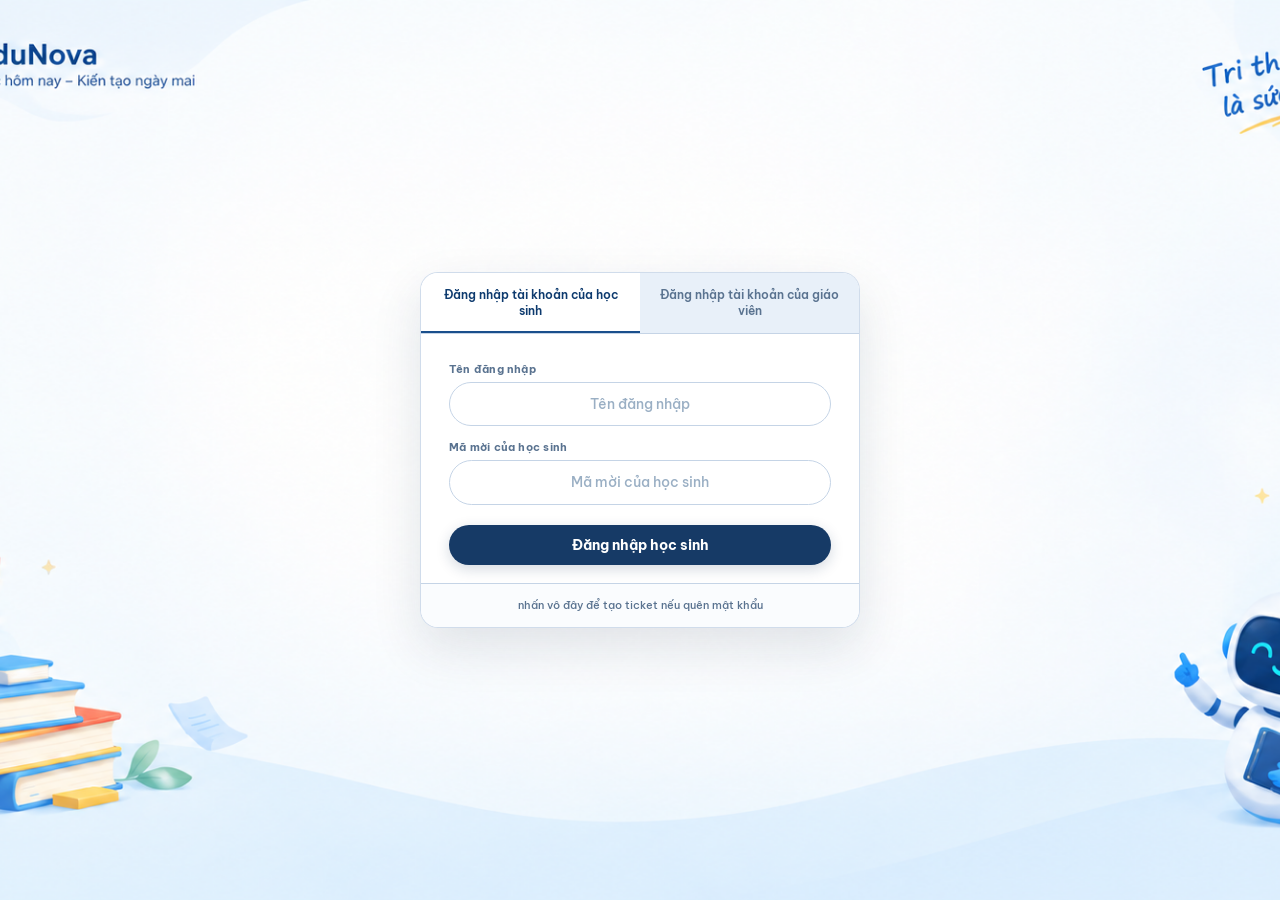
==== commit 7fb904ea: "Add files via upload" ====
--- a/index.html
+++ b/index.html
@@ -1,4 +1,4 @@
-<!doctype html><html lang="vi"><head><meta charset="utf-8"><meta name="viewport" content="width=device-width,initial-scale=1"><title>Thầy Gia Huy — Học cùng Gia Huy</title><meta name="description" content="Thầy Gia Huy — Bài giảng, giáo án, tài liệu và hướng dẫn học tập"><link rel="icon" href="assets/favicon.svg"><link rel="preconnect" href="https://fonts.googleapis.com"><link rel="preconnect" href="https://fonts.gstatic.com" crossorigin><link href="https://fonts.googleapis.com/css2?family=Be+Vietnam+Pro:wght@400;500;600;700;800&family=Noto+Sans+JP:wght@500;700;900&family=Pacifico&display=swap" rel="stylesheet"><link rel="stylesheet" href="css/style.css"></head><body><div class="page-bg"></div><div class="page-overlay"></div><div class="petal-layer"></div><header class="topbar"><a class="brand" href="index.html"><span class="brand-mark">GH</span><span class="brand-word">Gia Huy</span></a><nav class="topnav"><a href="index.html">⌂ Trang chủ</a><a href="plugins.html">◇ Bài giảng</a><a href="config.html">□ Config</a><a href="mods.html">✣ Mod</a><a href="assets.html">◈ Học liệu</a><a href="tools.html">⌁ Công cụ</a><a href="resources.html">▤ Tài nguyên</a><a href="guide.html">▥ Hướng dẫn</a><a href="my-library.html">♡ Kho cá nhân</a><a href="#" data-open-ticket-nav>🎫 Hỏi đáp</a></nav><div class="top-actions"><button class="search-pill" id="searchOpen">⌕ <span>Tìm kiếm...</span><kbd>⌘ K</kbd></button><button class="icon-btn" id="themeToggle">◐</button><button class="icon-btn settings-trigger" id="adminOpen" aria-label="Cài đặt">⚙</button><span class="settings-label">Cài đặt</span><button class="mini-avatar" id="avatarBtn"><img src="assets/images/avatar.gif" alt="Avatar"></button></div></header><aside class="sidebar"><div class="side-inner"><a class="side-item" href="index.html"><span class="side-icon">⌂</span><span>Trang chủ</span></a><a class="side-item" href="plugins.html"><span class="side-icon">◇</span><span>Bài giảng</span><span class="chev">›</span></a><a class="side-item" href="config.html"><span class="side-icon">□</span><span>Giáo án</span><span class="chev">›</span></a><a class="side-item" href="mods.html"><span class="side-icon">✣</span><span>Bài tập</span><span class="chev">›</span></a><a class="side-item" href="assets.html"><span class="side-icon">◈</span><span>Học liệu</span><span class="chev">›</span></a><a class="side-item" href="tools.html"><span class="side-icon">⌁</span><span>Công cụ</span><span class="chev">›</span></a><a class="side-item" href="resources.html"><span class="side-icon">▤</span><span>Tài nguyên</span><span class="chev">›</span></a><a class="side-item" href="guide.html"><span class="side-icon">▥</span><span>Hướng dẫn</span><span class="chev">›</span></a><a class="side-item" href="my-library.html"><span class="side-icon">♡</span><span>Kho cá nhân</span><span class="chev">›</span></a><a class="side-item settings-side-link" href="#" data-open-settings><span class="side-icon">⚙</span><span>Cài đặt</span><span class="chev">›</span></a><a class="side-item ticket-side-link" href="#" data-open-ticket-nav><span class="side-icon">🎫</span><span>Hỏi đáp / Hàng chờ</span><span class="chev">›</span></a><div class="side-quote">“Không có<br>thành công nào<br>mà không bắt đầu<br>từ những bước nhỏ.”<small>— Thầy Gia Huy</small></div></div></aside><main class="content" id="top"><div class="announcement-bar shell" id="announcementBar"><span class="announcement-icon">✦</span><span data-announcement-text></span></div><section class="hero shell"><div class="hero-art"></div><div class="hero-glow"></div><div class="hero-profile"><button class="avatar-ring" id="heroAvatarBtn"><img src="assets/images/avatar.gif" alt="Gia Huy avatar"></button><div class="hero-copy"><div class="hero-name"><span class="script">Gia Huy</span><span class="seal">GV</span></div><div class="hero-role">Giáo viên & Người xây dựng bài giảng</div><p>“Chia sẻ kiến thức, đồng hành cùng học sinh,<br>cùng nhau chinh phục từng mục tiêu học tập.”</p><div class="socials"><a href="#">◉</a><a href="#">▶</a><a href="#">◖</a><a href="#">◌</a><a class="social-discord" href="https://discord.gg/your-invite-code" target="_blank" rel="noopener noreferrer" title="Discord">💬</a></div></div></div><div class="clock-card"><div class="clock-label"><span class="status-dot"></span><span>THỜI GIAN HIỆN TẠI</span></div><div class="clock-main"><div class="time" id="liveTime">00:00:00</div><div class="date" id="liveDate">Đang cập nhật ngày</div></div><div class="weather"><span id="weatherIcon">☁</span><strong id="weatherTemp">--°C</strong><small>Việt Nam</small></div><div class="visit-counter">👁️ <b id="liveVisits">0</b> lượt truy cập hôm nay</div><div class="jp-tag">Học tập mỗi ngày, vững bước tương lai</div></div><div class="hero-stats"><div><strong id="heroTotalCount">0</strong><span>Tài liệu</span></div><div><strong>24/7</strong><span>Hoạt động</span></div><div><strong id="heroMusicCount">0</strong><span>Playlist</span></div><div class="online"><i></i><strong id="heroOnlineCount">0</strong><span>Đang online</span></div></div></section>
+<!doctype html><html lang="vi"><head><meta charset="utf-8"><meta name="viewport" content="width=device-width,initial-scale=1"><title>Thầy Gia Huy — Học cùng Gia Huy</title><meta name="description" content="Thầy Gia Huy — Bài giảng, giáo án, tài liệu và hướng dẫn học tập"><link rel="icon" href="assets/favicon.svg"><link rel="preconnect" href="https://fonts.googleapis.com"><link rel="preconnect" href="https://fonts.gstatic.com" crossorigin><link href="https://fonts.googleapis.com/css2?family=Be+Vietnam+Pro:wght@400;500;600;700;800&family=Noto+Sans+JP:wght@500;700;900&family=Pacifico&display=swap" rel="stylesheet"><link rel="stylesheet" href="css/style.css"></head><body><div class="page-bg"></div><div class="page-overlay"></div><div class="petal-layer"></div><header class="topbar"><a class="brand" href="index.html"><span class="brand-mark">GH</span><span class="brand-word"><span>Gia</span><span>Huy</span></span></a><nav class="topnav"><a href="index.html">⌂ Trang chủ</a><a href="plugins.html">◇ Bài giảng</a><a href="config.html">□ Config</a><a href="mods.html">✣ Mod</a><a href="assets.html">◈ Học liệu</a><a href="tools.html">⌁ Công cụ</a><a href="resources.html">▤ Tài nguyên</a><a href="guide.html">▥ Hướng dẫn</a><a href="my-library.html">♡ Kho cá nhân</a><a href="#" data-open-ticket-nav>🎫 Hỏi đáp</a></nav><div class="top-actions"><button class="search-pill" id="searchOpen">⌕ <span>Tìm kiếm...</span><kbd>⌘ K</kbd></button><button class="icon-btn" id="themeToggle">◐</button><button class="icon-btn settings-trigger" id="adminOpen" aria-label="Cài đặt">⚙</button><span class="settings-label">Cài đặt</span><button class="mini-avatar" id="avatarBtn"><img src="assets/images/avatar.gif" alt="Avatar"></button></div></header><aside class="sidebar"><div class="side-inner"><a class="side-item" href="index.html"><span class="side-icon">⌂</span><span>Trang chủ</span></a><a class="side-item" href="plugins.html"><span class="side-icon">◇</span><span>Bài giảng</span><span class="chev">›</span></a><a class="side-item" href="config.html"><span class="side-icon">□</span><span>Giáo án</span><span class="chev">›</span></a><a class="side-item" href="mods.html"><span class="side-icon">✣</span><span>Bài tập</span><span class="chev">›</span></a><a class="side-item" href="assets.html"><span class="side-icon">◈</span><span>Học liệu</span><span class="chev">›</span></a><a class="side-item" href="tools.html"><span class="side-icon">⌁</span><span>Công cụ</span><span class="chev">›</span></a><a class="side-item" href="resources.html"><span class="side-icon">▤</span><span>Tài nguyên</span><span class="chev">›</span></a><a class="side-item" href="guide.html"><span class="side-icon">▥</span><span>Hướng dẫn</span><span class="chev">›</span></a><a class="side-item" href="my-library.html"><span class="side-icon">♡</span><span>Kho cá nhân</span><span class="chev">›</span></a><a class="side-item settings-side-link" href="#" data-open-settings><span class="side-icon">⚙</span><span>Cài đặt</span><span class="chev">›</span></a><a class="side-item ticket-side-link" href="#" data-open-ticket-nav><span class="side-icon">🎫</span><span>Hỏi đáp / Hàng chờ</span><span class="chev">›</span></a><div class="side-quote">“Không có<br>thành công nào<br>mà không bắt đầu<br>từ những bước nhỏ.”<small>— Thầy Gia Huy</small></div></div></aside><main class="content" id="top"><div class="announcement-bar shell" id="announcementBar"><span class="announcement-icon">✦</span><span data-announcement-text></span></div><section class="hero shell"><div class="hero-art"></div><div class="hero-glow"></div><div class="hero-profile"><button class="avatar-ring" id="heroAvatarBtn"><img src="assets/images/avatar.gif" alt="Gia Huy avatar"></button><div class="hero-copy"><div class="hero-name"><span class="script">Gia Huy</span><span class="seal">GV</span></div><div class="hero-role">Giáo viên & Người xây dựng bài giảng</div><p>“Chia sẻ kiến thức, đồng hành cùng học sinh,<br>cùng nhau chinh phục từng mục tiêu học tập.”</p><div class="socials"><a href="#">◉</a><a href="#">▶</a><a href="#">◖</a><a href="#">◌</a><a class="social-discord" href="https://discord.gg/your-invite-code" target="_blank" rel="noopener noreferrer" title="Discord">💬</a></div></div></div><div class="clock-card"><div class="clock-label"><span class="status-dot"></span><span>THỜI GIAN HIỆN TẠI</span></div><div class="clock-main"><div class="time" id="liveTime">00:00:00</div><div class="date" id="liveDate">Đang cập nhật ngày</div></div><div class="weather"><span id="weatherIcon">☁</span><strong id="weatherTemp">--°C</strong><small>Việt Nam</small></div><div class="visit-counter">👁️ <b id="liveVisits">0</b> lượt truy cập hôm nay</div><div class="jp-tag">Học tập mỗi ngày, vững bước tương lai</div></div><div class="hero-stats"><div><strong id="heroTotalCount">0</strong><span>Tài liệu</span></div><div><strong>24/7</strong><span>Hoạt động</span></div><div><strong id="heroMusicCount">0</strong><span>Playlist</span></div><div class="online"><i></i><strong id="heroOnlineCount">0</strong><span>Đang online</span></div></div></section>
 <section class="music-home shell"><div class="music-now"><div class="music-cover">♫</div><div><b id="nowMusic">Chưa có nhạc</b><small id="nowArtist">Admin có thể upload playlist</small><div class="music-controls"><button id="musicPrev">‹</button><button id="musicPlay">▶</button><button id="musicNext">›</button><input id="musicVolume" type="range" min="0" max="1" step="0.01" value=".8"></div><div class="music-progress"><span id="musicCurrent">0:00</span><input id="musicSeek" type="range" min="0" max="100" value="0" step="0.1"><span id="musicDuration">0:00</span></div></div></div><div class="music-list" id="musicList"><div class="empty-state" style="padding:18px">Đang tải playlist...</div></div></section>
 <section class="home-insights shell"><div class="insight-card featured"><div class="insight-kicker">KHÁM PHÁ</div><h2>Tài liệu nổi bật</h2><p>Khám phá những nội dung mới nhất, tài liệu được yêu thích và các danh mục đang hoạt động.</p><div class="insight-links"><a href="plugins.html">Khám phá Bài giảng →</a><a href="assets.html">Xem Học liệu →</a><a href="guide.html">Đọc Hướng dẫn →</a></div></div><div class="live-stats"><div><span>Bài giảng</span><b id="homePluginCount">0</b></div><div><span>Học liệu</span><b id="homeAssetCount">0</b></div><div><span>Tài nguyên</span><b id="homeResourceCount">0</b></div><div><span>Yêu thích</span><b id="homeFavCount">0</b></div></div></section><section class="latest shell"><div class="section-head"><div><h2>✦ <span>Mới cập nhật</span></h2><p>Những file vừa được thêm vào thư viện</p></div><a class="section-link" href="resources.html">Xem tất cả →</a></div><div class="resource-cards" id="latestGrid"><div class="empty-state">Đang tải...</div></div></section><section class="history-section shell"><div class="section-head"><div><h2>↺ <span>Vừa sử dụng</span></h2><p>Những tài nguyên bạn đã tải gần đây</p></div><a class="section-link" href="my-library.html">Mở kho cá nhân →</a></div><div class="resource-cards" id="historyGrid"></div></section><section class="intro shell"><div class="intro-copy"><h2><span>◈</span> Giới thiệu về tôi</h2><p>Xin chào! Mình là Gia Huy – mình xây dựng website này như một kho tài liệu học tập có tổ chức: bài giảng, giáo án, bài tập, học liệu và công cụ hỗ trợ giảng dạy.</p><p>Mỗi tài liệu chỉ cần upload một lần, chọn danh mục, hệ thống sẽ tự đưa nội dung vào đúng danh mục và đúng trang.</p><div class="signature">Gia Huy</div></div><div class="category-grid"><a class="cat-card red" href="plugins.html"><span class="cat-icon">◇</span><b>Bài giảng</b><small>Slide bài giảng theo chương</small><em>→</em></a><a class="cat-card blue" href="config.html"><span class="cat-icon">▤</span><b>Giáo án</b><small>Giáo án chi tiết, sẵn dùng</small><em>→</em></a><a class="cat-card cyan" href="mods.html"><span class="cat-icon">⚙</span><b>Bài tập</b><small>Phiếu luyện tập, đề ôn</small><em>→</em></a><a class="cat-card gold" href="assets.html"><span class="cat-icon">◈</span><b>Học liệu</b><small>Hình ảnh, slide, âm thanh</small><em>→</em></a><a class="cat-card purple" href="tools.html"><span class="cat-icon">⌁</span><b>Công cụ</b><small>Hỗ trợ dạy và học</small><em>→</em></a></div></section>
 <section class="section shell"><div class="section-head"><div><h2>⚡ <span>Khu vực nhanh</span></h2><p>Mỗi mục giờ là một trang riêng.</p></div></div><div class="resource-cards"><a class="resource-card" href="plugins.html"><div class="card-top"><span class="resource-icon">◇</span><div><b>Bài giảng</b><small>Trang riêng</small></div></div><p>Xem toàn bộ bài giảng, tải file và quản lý danh sách.</p><div class="card-actions"><span class="small-btn primary">Mở Bài giảng →</span></div></a><a class="resource-card" href="assets.html"><div class="card-top"><span class="resource-icon">◈</span><div><b>Học liệu</b><small>Trang riêng</small></div></div><p>Hình ảnh, âm thanh, template slide và các học liệu trực quan.</p><div class="card-actions"><span class="small-btn primary">Mở Học liệu →</span></div></a><a class="resource-card" href="guide.html"><div class="card-top"><span class="resource-icon">▥</span><div><b>Hướng dẫn</b><small>Trang riêng</small></div></div><p>Các bài hướng dẫn có thể upload và phân loại riêng.</p><div class="card-actions"><span class="small-btn primary">Mở Hướng dẫn →</span></div></a></div></section></main><footer class="footer shell"><div class="footer-brand"><span class="script">Gia Huy</span><span class="seal">GH</span><p>Đồng hành cùng học sinh mỗi ngày</p></div><div class="footer-nav"><a href="#" data-open-settings>Cài đặt</a><a href="index.html">Trang chủ</a><a href="plugins.html">Bài giảng</a><a href="config.html">Giáo án</a><a href="mods.html">Bài tập</a><a href="assets.html">Học liệu</a><a href="tools.html">Công cụ</a><a href="resources.html">Tài nguyên</a><a href="guide.html">Hướng dẫn</a><a href="my-library.html">Kho cá nhân</a></div><small>© 2026 Thầy Gia Huy. All rights reserved.</small></footer><div class="search-modal" id="searchModal" aria-hidden="true"><div class="search-box"><button class="close" id="searchClose">×</button><div class="modal-heading"><span class="modal-kicker">SEARCH</span><b>Tìm kiếm tài nguyên</b><small>Tìm trong toàn bộ thư viện đã upload</small></div><div class="search-input"><span>⌕</span><input id="searchInput" placeholder="Tên file, tiêu đề, danh mục..." autocomplete="off"></div><div class="search-results" id="searchResults"></div></div></div>
--- a/css/style.css
+++ b/css/style.css
@@ -2079,3 +2079,810 @@
   border-color: #c5d4e6 !important;
   color: #5a7390 !important;
 }
+
+/* ============================================================
+   V20 — Cohesive professional light theme
+   Clean white + navy, no leftover purple/dark patches
+   ============================================================ */
+
+:root {
+  --bg: #f5f7fa !important;
+  --ink: #12263a !important;
+  --muted: #5c738a !important;
+  --navy: #163a66 !important;
+  --navy2: #0f2d52 !important;
+  --line: #d5dee8 !important;
+  --card: #ffffff !important;
+  --soft: #eef3f8 !important;
+}
+
+body {
+  background: var(--bg) !important;
+  color: var(--ink) !important;
+}
+
+.page-bg {
+  background: #f5f7fa !important;
+  background-image: none !important;
+}
+.page-overlay {
+  background: none !important;
+  display: none !important;
+}
+body:before { display: none !important; }
+
+/* ---- Topbar: flat white, no weird brand box ---- */
+.topbar {
+  background: #ffffff !important;
+  border-bottom: 1px solid var(--line) !important;
+  box-shadow: 0 1px 0 rgba(18,38,58,.04) !important;
+  backdrop-filter: none !important;
+}
+.brand {
+  background: transparent !important;
+  border: none !important;
+  box-shadow: none !important;
+  width: auto !important;
+  padding: 0 !important;
+  gap: 8px !important;
+}
+.brand-word {
+  color: var(--navy2) !important;
+  font-size: 26px !important;
+}
+.brand-mark {
+  background: var(--navy) !important;
+  color: #fff !important;
+  transform: none !important;
+  border-radius: 8px !important;
+  width: 28px !important;
+  height: 28px !important;
+  font-size: 12px !important;
+}
+.topnav a {
+  color: var(--ink) !important;
+  background: transparent !important;
+  border: 1px solid transparent !important;
+}
+.topnav a:hover {
+  background: var(--soft) !important;
+  border-color: var(--line) !important;
+  color: var(--navy) !important;
+  box-shadow: none !important;
+  transform: none !important;
+}
+.topnav a.active {
+  background: var(--soft) !important;
+  border-color: var(--navy) !important;
+  color: var(--navy2) !important;
+  box-shadow: inset 0 -2px 0 var(--navy) !important;
+}
+.search-pill,
+.icon-btn,
+.mini-avatar,
+.session-pill {
+  background: var(--soft) !important;
+  border: 1px solid var(--line) !important;
+  color: var(--ink) !important;
+  box-shadow: none !important;
+}
+.session-pill { background: #e8eef5 !important; color: var(--navy2) !important; }
+.session-pill a, .session-pill button { color: var(--navy) !important; }
+.settings-label { color: var(--muted) !important; }
+
+/* ---- Sidebar: pure white card ---- */
+.sidebar { background: transparent !important; }
+.side-inner {
+  background: #fff !important;
+  border: 1px solid var(--line) !important;
+  border-radius: 14px !important;
+  box-shadow: 0 4px 18px rgba(18,38,58,.05) !important;
+}
+.side-item {
+  color: var(--ink) !important;
+  border: 1px solid transparent !important;
+  background: transparent !important;
+  box-shadow: none !important;
+}
+.side-item:hover {
+  background: var(--soft) !important;
+  border-color: var(--line) !important;
+  color: var(--navy2) !important;
+  box-shadow: none !important;
+  transform: translateX(2px) !important;
+}
+.side-item.active {
+  background: #e8eef5 !important;
+  border-color: #b8c9db !important;
+  color: var(--navy2) !important;
+  box-shadow: inset 3px 0 0 var(--navy) !important;
+}
+.side-quote {
+  background: var(--soft) !important;
+  border: 1px solid var(--line) !important;
+  color: var(--ink) !important;
+}
+.side-quote small { color: var(--navy) !important; }
+.side-quote:before { color: #b8c9db !important; }
+
+/* ---- Hero: light, consistent ---- */
+.hero {
+  background: #ffffff !important;
+  border: 1px solid var(--line) !important;
+  box-shadow: 0 6px 24px rgba(18,38,58,.06) !important;
+}
+.hero:before { color: rgba(22,58,102,.2) !important; }
+.hero-glow, .hero-art { display: none !important; }
+.hero:after { display: none !important; }
+
+.avatar-ring {
+  box-shadow: 0 0 0 3px #fff, 0 0 0 5px var(--navy), 0 8px 24px rgba(15,45,82,.15) !important;
+}
+.script { color: var(--navy2) !important; }
+.seal { background: var(--navy) !important; color: #fff !important; }
+.hero-role { color: var(--ink) !important; }
+.hero-copy p { color: var(--muted) !important; }
+.socials a { color: var(--navy) !important; }
+
+.clock-card {
+  background: var(--soft) !important;
+  border: 1px solid var(--line) !important;
+  box-shadow: none !important;
+  color: var(--ink) !important;
+}
+.clock-card .time { color: var(--navy2) !important; }
+.clock-label, .clock-card .date, .weather, .visit-counter { color: var(--muted) !important; }
+.status-dot { background: #2f9e6b !important; box-shadow: 0 0 8px #2f9e6b !important; }
+
+.hero-stats {
+  background: var(--soft) !important;
+  border: 1px solid var(--line) !important;
+  box-shadow: none !important;
+}
+.hero-stats > div {
+  border-right: 1px solid var(--line) !important;
+  background: transparent !important;
+}
+.hero-stats strong { color: var(--navy2) !important; }
+.hero-stats span { color: var(--muted) !important; }
+
+/* ---- Sections & cards ---- */
+.music-home,
+.insight-card,
+.live-stats,
+.live-stats > div,
+.latest, .history-section, .intro, .section,
+.resource-card, .cat-card {
+  background: #ffffff !important;
+  border: 1px solid var(--line) !important;
+  box-shadow: 0 4px 16px rgba(18,38,58,.04) !important;
+  color: var(--ink) !important;
+}
+.live-stats { background: transparent !important; gap: 10px !important; padding: 0 !important; border: none !important; box-shadow: none !important; }
+.live-stats > div {
+  border-radius: 12px !important;
+  background: #fff !important;
+}
+.insight-card:before { display: none !important; }
+.insight-kicker, .section-head h2 span { color: var(--navy) !important; }
+.insight-card h2, .section-head h2, .intro-copy h2 { color: var(--navy2) !important; }
+.insight-card p, .section-head p, .resource-card p, .intro-copy p {
+  color: var(--muted) !important;
+}
+.resource-card b, .cat-card b { color: var(--ink) !important; }
+.resource-card small, .cat-card small { color: var(--muted) !important; }
+
+.music-cover {
+  background: var(--navy) !important;
+  color: #fff !important;
+  box-shadow: none !important;
+}
+.music-controls button {
+  background: var(--soft) !important;
+  border-color: var(--line) !important;
+  color: var(--ink) !important;
+}
+
+.small-btn {
+  background: var(--soft) !important;
+  border-color: var(--line) !important;
+  color: var(--ink) !important;
+}
+.small-btn.primary,
+.primary-btn,
+.fab-btn.primary,
+.auth-submit {
+  background: var(--navy) !important;
+  background-image: none !important;
+  border-color: var(--navy) !important;
+  color: #fff !important;
+  box-shadow: 0 4px 14px rgba(15,45,82,.18) !important;
+}
+.small-btn.primary:hover,
+.primary-btn:hover,
+.fab-btn.primary:hover {
+  background: var(--navy2) !important;
+  filter: none !important;
+}
+
+.fab-btn {
+  background: #fff !important;
+  border: 1px solid var(--line) !important;
+  color: var(--ink) !important;
+  box-shadow: 0 6px 18px rgba(18,38,58,.1) !important;
+}
+.fab-dock-handle {
+  background: #fff !important;
+  border-color: var(--line) !important;
+  color: var(--muted) !important;
+}
+
+.cat-card.red, .cat-card.blue, .cat-card.cyan, .cat-card.gold, .cat-card.purple {
+  background: #fff !important;
+  border: 1px solid var(--line) !important;
+}
+.cat-icon {
+  background: var(--soft) !important;
+  border: 1px solid var(--line) !important;
+  color: var(--navy) !important;
+}
+
+.footer { color: var(--muted) !important; }
+.footer-brand .script { color: var(--navy2) !important; }
+.footer-nav a { color: var(--ink) !important; }
+
+/* Tags, filters */
+.tag, .filter-btn, .insight-links a, .section-link {
+  background: var(--soft) !important;
+  border-color: var(--line) !important;
+  color: var(--ink) !important;
+}
+.empty-state {
+  background: var(--soft) !important;
+  border-color: var(--line) !important;
+  color: var(--muted) !important;
+}
+
+/* Soften any remaining purple glow */
+* {
+  --red: #163a66;
+  --red2: #1a4f8c;
+  --purple: #1a4f8c;
+  --line2: #163a66;
+}
+
+/* ============================================================
+   V21 — Fix white text on light background (contrast)
+   ============================================================ */
+
+body, .content, .shell, main {
+  color: #12263a !important;
+}
+
+/* Force dark text on all common elements */
+h1, h2, h3, h4, h5, h6,
+p, span, b, strong, small, label, a, li, td, th, div {
+  /* don't blanket everything — target known light-bg areas */
+}
+
+.topbar, .topbar a, .topnav a, .brand-word, .settings-label {
+  color: #12263a !important;
+}
+.topnav a { color: #1e3a5f !important; }
+.topnav a.active, .topnav a:hover { color: #0f2d52 !important; }
+
+.side-item, .side-item span, .side-item .chev {
+  color: #1e3a5f !important;
+}
+.side-item.active, .side-item.active span,
+.side-item:hover, .side-item:hover span {
+  color: #0f2d52 !important;
+}
+.side-quote, .side-quote small {
+  color: #1e3a5f !important;
+}
+.side-quote small { color: #163a66 !important; }
+
+/* Hero */
+.hero, .hero-copy, .hero-role, .hero-name {
+  color: #12263a !important;
+}
+.script, .hero-name .script {
+  color: #0f2d52 !important;
+}
+.hero-copy p {
+  color: #5c738a !important;
+}
+.clock-card, .clock-card .time, .clock-card .date,
+.clock-label, .weather, .weather strong, .visit-counter, .visit-counter b {
+  color: #12263a !important;
+}
+.clock-label, .weather small, .visit-counter {
+  color: #5c738a !important;
+}
+.clock-card .time, .visit-counter b {
+  color: #0f2d52 !important;
+}
+.hero-stats, .hero-stats strong, .hero-stats span {
+  color: #12263a !important;
+}
+.hero-stats span { color: #5c738a !important; }
+.hero-stats strong { color: #0f2d52 !important; }
+
+/* Sections */
+.music-home, .music-home b, .music-home small,
+.insight-card, .insight-card h2, .insight-card p,
+.live-stats, .live-stats b, .live-stats span,
+.latest, .history-section, .intro, .section,
+.section-head h2, .section-head p,
+.resource-card, .resource-card b, .resource-card p, .resource-card small,
+.cat-card, .cat-card b, .cat-card small,
+.intro-copy, .intro-copy h2, .intro-copy p {
+  color: #12263a !important;
+}
+.insight-card p, .section-head p, .resource-card p,
+.intro-copy p, .music-home small, .resource-card small, .cat-card small {
+  color: #5c738a !important;
+}
+.insight-card h2, .section-head h2, .intro-copy h2,
+.live-stats b, .resource-card b, .cat-card b, .music-home b {
+  color: #0f2d52 !important;
+}
+.insight-kicker { color: #163a66 !important; }
+.signature { color: #163a66 !important; }
+
+/* Buttons that should keep white text on navy */
+.small-btn.primary, .primary-btn, .fab-btn.primary,
+.auth-submit, .t-btn.primary,
+.small-btn.primary *, .primary-btn * {
+  color: #ffffff !important;
+}
+
+/* Secondary buttons dark text */
+.small-btn:not(.primary), .secondary-btn, .fab-btn:not(.primary) {
+  color: #12263a !important;
+}
+
+/* Footer */
+.footer, .footer a, .footer small, .footer-nav a, .footer-brand p {
+  color: #5c738a !important;
+}
+.footer-brand .script { color: #0f2d52 !important; }
+
+/* Tags & links */
+.tag, .filter-btn, .insight-links a, .section-link {
+  color: #1e3a5f !important;
+}
+.empty-state { color: #5c738a !important; }
+
+/* Session pill */
+.session-pill { color: #0f2d52 !important; }
+.session-pill a, .session-pill button { color: #163a66 !important; }
+
+/* Search / modal if any light */
+.search-box, .admin-box, .modal-heading b {
+  color: #12263a !important;
+}
+.modal-heading small { color: #5c738a !important; }
+
+/* Announcement */
+.announcement-bar { color: #12263a !important; }
+
+/* Fav / like */
+.fav-btn, .like-btn { color: #5c738a !important; }
+
+/* ============================================================
+   V22 — ALL category pages → white theme
+   page-hero, filters, catalog, personal, detail, upload
+   ============================================================ */
+
+.page-shell {
+  color: #12263a !important;
+}
+
+.page-hero {
+  background: #ffffff !important;
+  background-image: none !important;
+  border: 1px solid #d5dee8 !important;
+  box-shadow: 0 6px 24px rgba(18,38,58,.06) !important;
+  color: #12263a !important;
+}
+.page-hero:after { display: none !important; }
+.page-hero-kicker {
+  color: #163a66 !important;
+}
+.page-hero h1 {
+  color: #0f2d52 !important;
+}
+.page-hero p {
+  color: #5c738a !important;
+}
+
+.page-toolbar .count {
+  color: #5c738a !important;
+}
+
+.catalog-tools,
+.catalog-search,
+.catalog-select,
+.fav-filter {
+  background: #ffffff !important;
+  border: 1px solid #d5dee8 !important;
+  color: #12263a !important;
+}
+.catalog-search span { color: #5c738a !important; }
+.catalog-search input,
+.catalog-select {
+  background: transparent !important;
+  color: #12263a !important;
+}
+.catalog-search input::placeholder {
+  color: #8aa0b6 !important;
+}
+
+.filter-btn {
+  background: #ffffff !important;
+  border: 1px solid #d5dee8 !important;
+  color: #1e3a5f !important;
+}
+.filter-btn.active,
+.filter-btn:hover {
+  background: #e8eef5 !important;
+  border-color: #163a66 !important;
+  color: #0f2d52 !important;
+}
+
+.personal-tab {
+  background: #ffffff !important;
+  border: 1px solid #d5dee8 !important;
+  color: #1e3a5f !important;
+}
+.personal-tab.active {
+  background: #e8eef5 !important;
+  border-color: #163a66 !important;
+  color: #0f2d52 !important;
+}
+
+.upload-box,
+.library-box,
+.detail-box,
+.detail-preview,
+.detail-icon,
+.mini-stat,
+.admin-stat,
+.admin-profile-card {
+  background: #ffffff !important;
+  border-color: #d5dee8 !important;
+  color: #12263a !important;
+}
+.detail-desc,
+.upload-meta,
+.library-row small {
+  color: #5c738a !important;
+}
+.library-row {
+  background: #f5f7fa !important;
+  border-color: #d5dee8 !important;
+  color: #12263a !important;
+}
+.upload-form input,
+.upload-form textarea,
+.upload-form select,
+.dropzone {
+  background: #ffffff !important;
+  border-color: #d5dee8 !important;
+  color: #12263a !important;
+}
+.dropzone {
+  background: #eef3f8 !important;
+  border-color: #163a66 !important;
+  color: #5c738a !important;
+}
+.dropzone strong { color: #0f2d52 !important; }
+
+.admin-tab {
+  background: #ffffff !important;
+  border-color: #d5dee8 !important;
+  color: #1e3a5f !important;
+}
+.admin-tab.active {
+  background: #e8eef5 !important;
+  border-color: #163a66 !important;
+  color: #0f2d52 !important;
+}
+
+.tag {
+  background: #eef3f8 !important;
+  border-color: #d5dee8 !important;
+  color: #1e3a5f !important;
+}
+.featured-badge {
+  color: #163a66 !important;
+  background: #e8eef5 !important;
+  border-color: #b8c9db !important;
+}
+
+.fav-btn {
+  background: #eef3f8 !important;
+  border-color: #d5dee8 !important;
+  color: #5c738a !important;
+}
+.fav-btn.active {
+  color: #c9a227 !important;
+  background: #fff8e6 !important;
+  border-color: #e8d48b !important;
+}
+
+.resource-icon {
+  background: #eef3f8 !important;
+  color: #163a66 !important;
+}
+
+.track-btn {
+  background: #ffffff !important;
+  border-color: #d5dee8 !important;
+  color: #12263a !important;
+}
+.track-btn.active {
+  background: #e8eef5 !important;
+  border-color: #163a66 !important;
+}
+
+/* Search modal / admin modal on light */
+.search-box,
+.admin-box,
+.ticket-panel {
+  background: #ffffff !important;
+  border-color: #d5dee8 !important;
+  color: #12263a !important;
+}
+.search-input,
+.admin-form input,
+.ticket-field input,
+.ticket-field select,
+.ticket-field textarea {
+  background: #f5f7fa !important;
+  border-color: #d5dee8 !important;
+  color: #12263a !important;
+}
+.result {
+  background: #f5f7fa !important;
+  border-color: #d5dee8 !important;
+  color: #12263a !important;
+}
+.modal-heading b { color: #0f2d52 !important; }
+.modal-heading small, .modal-kicker { color: #5c738a !important; }
+.modal-kicker { color: #163a66 !important; }
+
+.secondary-btn {
+  background: #eef3f8 !important;
+  border-color: #d5dee8 !important;
+  color: #12263a !important;
+}
+
+/* Donate modal light */
+.donate-box {
+  background: #ffffff !important;
+  border-color: #d5dee8 !important;
+  color: #12263a !important;
+}
+.donate-box h2, .donate-copy h3 { color: #0f2d52 !important; }
+.donate-box > p, .donate-copy p { color: #5c738a !important; }
+
+/* ============================================================
+   V23 — Topnav overflow "..." menu + brand fix
+   ============================================================ */
+
+/* Brand: restore stacked Pacifico look */
+.topbar .brand {
+  display: inline-flex !important;
+  align-items: center !important;
+  gap: 8px !important;
+  text-decoration: none !important;
+  flex-shrink: 0 !important;
+  min-width: auto !important;
+  background: transparent !important;
+  border: none !important;
+  box-shadow: none !important;
+  padding: 0 !important;
+}
+.topbar .brand-mark {
+  width: 32px !important;
+  height: 32px !important;
+  border-radius: 9px !important;
+  background: #163a66 !important;
+  color: #fff !important;
+  font-weight: 900 !important;
+  font-size: 12px !important;
+  display: grid !important;
+  place-items: center !important;
+  font-family: 'Be Vietnam Pro', sans-serif !important;
+  flex-shrink: 0 !important;
+}
+.topbar .brand-word {
+  font-family: 'Pacifico', cursive !important;
+  font-size: 28px !important;
+  line-height: 1 !important;
+  color: #0f2d52 !important;
+  font-weight: 400 !important;
+  letter-spacing: 0.5px !important;
+  white-space: nowrap !important;
+}
+
+/* Topnav: allow overflow menu */
+.topbar {
+  display: flex !important;
+  align-items: center !important;
+  gap: 10px !important;
+  flex-wrap: nowrap !important;
+  overflow: visible !important;
+}
+.topnav {
+  display: flex !important;
+  align-items: center !important;
+  gap: 4px !important;
+  flex: 1 1 auto !important;
+  min-width: 0 !important;
+  overflow: visible !important;
+  flex-wrap: nowrap !important;
+  position: relative !important;
+}
+.topnav > a {
+  flex-shrink: 0 !important;
+  white-space: nowrap !important;
+  font-size: 12px !important;
+  padding: 7px 10px !important;
+}
+.topnav > a.nav-overflow-hidden {
+  display: none !important;
+}
+
+/* More button */
+.nav-more-wrap {
+  position: relative !important;
+  flex-shrink: 0 !important;
+}
+.nav-more-btn {
+  border: 1px solid #d5dee8 !important;
+  background: #fff !important;
+  color: #0f2d52 !important;
+  border-radius: 10px !important;
+  padding: 7px 12px !important;
+  font: 700 13px/1 'Be Vietnam Pro', sans-serif !important;
+  cursor: pointer !important;
+  letter-spacing: 1px !important;
+}
+.nav-more-btn:hover,
+.nav-more-btn[aria-expanded="true"] {
+  background: #e8eef5 !important;
+  border-color: #163a66 !important;
+}
+.nav-more-menu {
+  display: none;
+  position: absolute;
+  top: calc(100% + 8px);
+  right: 0;
+  min-width: 200px;
+  background: #fff;
+  border: 1px solid #d5dee8;
+  border-radius: 12px;
+  box-shadow: 0 12px 36px rgba(18,38,58,.14);
+  padding: 6px;
+  z-index: 100;
+}
+.nav-more-menu.open {
+  display: flex;
+  flex-direction: column;
+  gap: 2px;
+  animation: moreIn .18s ease;
+}
+@keyframes moreIn {
+  from { opacity: 0; transform: translateY(-6px); }
+  to { opacity: 1; transform: none; }
+}
+.nav-more-menu a {
+  display: block;
+  padding: 10px 12px;
+  border-radius: 8px;
+  color: #12263a !important;
+  text-decoration: none;
+  font-size: 13px;
+  font-weight: 600;
+  white-space: nowrap;
+}
+.nav-more-menu a:hover {
+  background: #e8eef5;
+  color: #0f2d52 !important;
+}
+.nav-more-menu a.active {
+  background: #e8eef5;
+  color: #163a66 !important;
+  box-shadow: inset 3px 0 0 #163a66;
+}
+
+.top-actions {
+  flex-shrink: 0 !important;
+  display: flex !important;
+  align-items: center !important;
+  gap: 8px !important;
+}
+.session-pill {
+  font-size: 11px !important;
+  padding: 5px 8px !important;
+}
+.search-pill span { display: none; } /* save space on crowded bar */
+@media (min-width: 1280px) {
+  .search-pill span { display: inline; }
+}
+
+/* V23.1 — stacked brand + always-ready more menu on medium screens */
+.topbar .brand {
+  flex-direction: row !important;
+  align-items: center !important;
+}
+.topbar .brand-word {
+  display: inline-block !important;
+  font-family: 'Pacifico', cursive !important;
+  font-size: 26px !important;
+  line-height: 0.95 !important;
+  color: #0f2d52 !important;
+  /* allow soft two-line feel without breaking "Gia Huy" as one word */
+  max-width: 90px !important;
+  white-space: normal !important;
+  word-spacing: 999px !important; /* force wrap between Gia and Huy */
+  text-align: left !important;
+}
+
+@media (max-width: 1400px) {
+  .topnav > a:nth-child(n+6) {
+    /* soft: JS will still control, but CSS helps before JS runs */
+  }
+}
+
+/* Brand stacked Gia / Huy like original */
+.topbar .brand-word {
+  display: flex !important;
+  flex-direction: column !important;
+  align-items: flex-start !important;
+  justify-content: center !important;
+  gap: 0 !important;
+  max-width: none !important;
+  word-spacing: normal !important;
+  white-space: normal !important;
+  line-height: 0.9 !important;
+  font-size: 18px !important;
+  padding-top: 2px !important;
+}
+.topbar .brand-word > span {
+  font-family: 'Pacifico', cursive !important;
+  color: #0f2d52 !important;
+  display: block !important;
+  line-height: 1 !important;
+}
+.topbar .brand-word > span:first-child {
+  font-size: 17px !important;
+}
+.topbar .brand-word > span:last-child {
+  font-size: 17px !important;
+  margin-top: -2px !important;
+}
+
+/* V23.2 — more menu z-index + compact top-actions */
+.nav-more-menu {
+  z-index: 9999 !important;
+  right: 0 !important;
+  left: auto !important;
+}
+.nav-more-wrap {
+  z-index: 9999 !important;
+}
+.topbar {
+  z-index: 100 !important;
+  overflow: visible !important;
+}
+.session-pill {
+  max-width: 160px;
+  overflow: hidden;
+  text-overflow: ellipsis;
+}
+.search-pill kbd { display: none !important; }
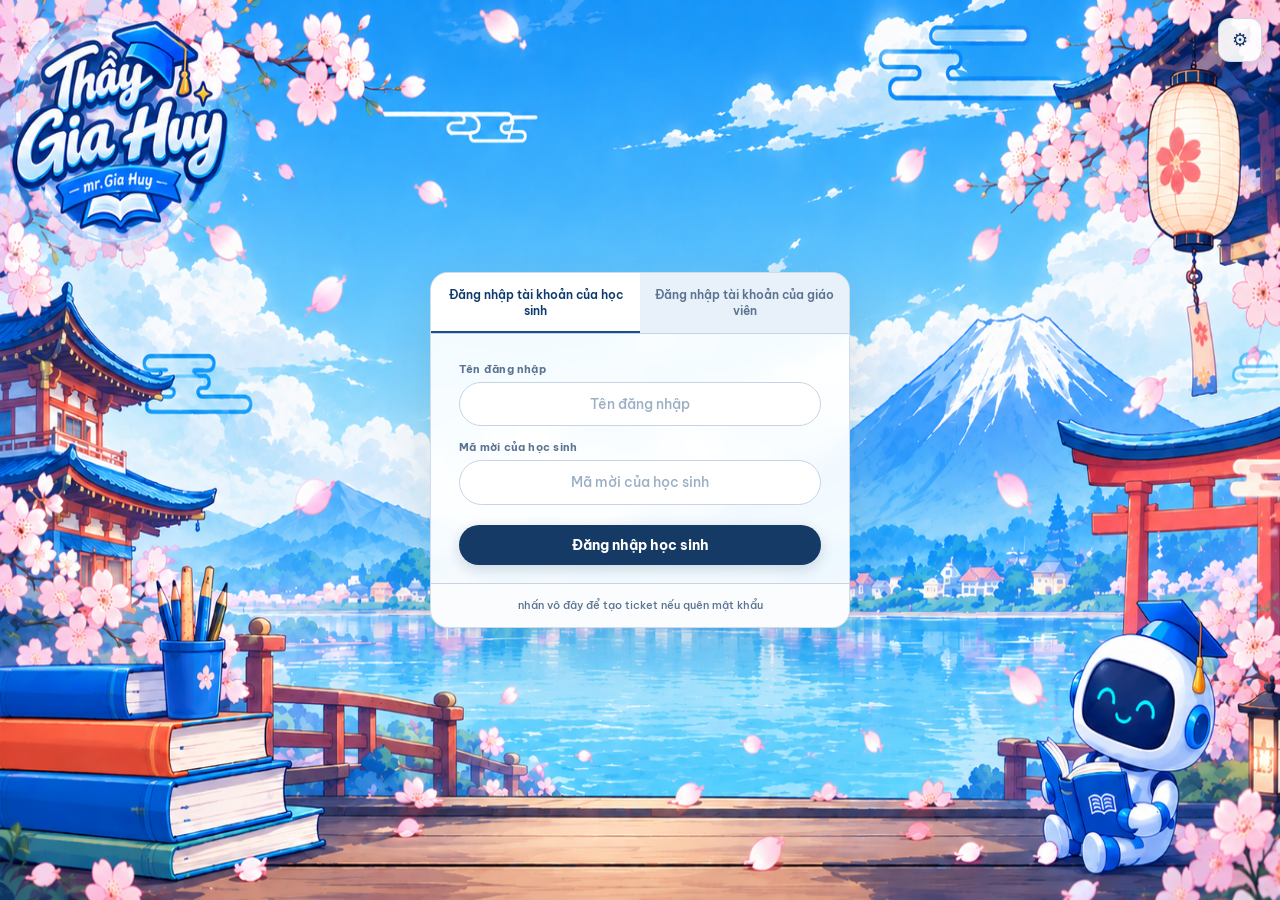
==== commit b780e8df: "Add files via upload" ====
--- a/index.html
+++ b/index.html
@@ -1,4 +1,4 @@
-<!doctype html><html lang="vi"><head><meta charset="utf-8"><meta name="viewport" content="width=device-width,initial-scale=1"><title>Thầy Gia Huy — Học cùng Gia Huy</title><meta name="description" content="Thầy Gia Huy — Bài giảng, giáo án, tài liệu và hướng dẫn học tập"><link rel="icon" href="assets/favicon.svg"><link rel="preconnect" href="https://fonts.googleapis.com"><link rel="preconnect" href="https://fonts.gstatic.com" crossorigin><link href="https://fonts.googleapis.com/css2?family=Be+Vietnam+Pro:wght@400;500;600;700;800&family=Noto+Sans+JP:wght@500;700;900&family=Pacifico&display=swap" rel="stylesheet"><link rel="stylesheet" href="css/style.css"></head><body><div class="page-bg"></div><div class="page-overlay"></div><div class="petal-layer"></div><header class="topbar"><a class="brand" href="index.html"><span class="brand-mark">GH</span><span class="brand-word"><span>Gia</span><span>Huy</span></span></a><nav class="topnav"><a href="index.html">⌂ Trang chủ</a><a href="plugins.html">◇ Bài giảng</a><a href="config.html">□ Config</a><a href="mods.html">✣ Mod</a><a href="assets.html">◈ Học liệu</a><a href="tools.html">⌁ Công cụ</a><a href="resources.html">▤ Tài nguyên</a><a href="guide.html">▥ Hướng dẫn</a><a href="my-library.html">♡ Kho cá nhân</a><a href="#" data-open-ticket-nav>🎫 Hỏi đáp</a></nav><div class="top-actions"><button class="search-pill" id="searchOpen">⌕ <span>Tìm kiếm...</span><kbd>⌘ K</kbd></button><button class="icon-btn" id="themeToggle">◐</button><button class="icon-btn settings-trigger" id="adminOpen" aria-label="Cài đặt">⚙</button><span class="settings-label">Cài đặt</span><button class="mini-avatar" id="avatarBtn"><img src="assets/images/avatar.gif" alt="Avatar"></button></div></header><aside class="sidebar"><div class="side-inner"><a class="side-item" href="index.html"><span class="side-icon">⌂</span><span>Trang chủ</span></a><a class="side-item" href="plugins.html"><span class="side-icon">◇</span><span>Bài giảng</span><span class="chev">›</span></a><a class="side-item" href="config.html"><span class="side-icon">□</span><span>Giáo án</span><span class="chev">›</span></a><a class="side-item" href="mods.html"><span class="side-icon">✣</span><span>Bài tập</span><span class="chev">›</span></a><a class="side-item" href="assets.html"><span class="side-icon">◈</span><span>Học liệu</span><span class="chev">›</span></a><a class="side-item" href="tools.html"><span class="side-icon">⌁</span><span>Công cụ</span><span class="chev">›</span></a><a class="side-item" href="resources.html"><span class="side-icon">▤</span><span>Tài nguyên</span><span class="chev">›</span></a><a class="side-item" href="guide.html"><span class="side-icon">▥</span><span>Hướng dẫn</span><span class="chev">›</span></a><a class="side-item" href="my-library.html"><span class="side-icon">♡</span><span>Kho cá nhân</span><span class="chev">›</span></a><a class="side-item settings-side-link" href="#" data-open-settings><span class="side-icon">⚙</span><span>Cài đặt</span><span class="chev">›</span></a><a class="side-item ticket-side-link" href="#" data-open-ticket-nav><span class="side-icon">🎫</span><span>Hỏi đáp / Hàng chờ</span><span class="chev">›</span></a><div class="side-quote">“Không có<br>thành công nào<br>mà không bắt đầu<br>từ những bước nhỏ.”<small>— Thầy Gia Huy</small></div></div></aside><main class="content" id="top"><div class="announcement-bar shell" id="announcementBar"><span class="announcement-icon">✦</span><span data-announcement-text></span></div><section class="hero shell"><div class="hero-art"></div><div class="hero-glow"></div><div class="hero-profile"><button class="avatar-ring" id="heroAvatarBtn"><img src="assets/images/avatar.gif" alt="Gia Huy avatar"></button><div class="hero-copy"><div class="hero-name"><span class="script">Gia Huy</span><span class="seal">GV</span></div><div class="hero-role">Giáo viên & Người xây dựng bài giảng</div><p>“Chia sẻ kiến thức, đồng hành cùng học sinh,<br>cùng nhau chinh phục từng mục tiêu học tập.”</p><div class="socials"><a href="#">◉</a><a href="#">▶</a><a href="#">◖</a><a href="#">◌</a><a class="social-discord" href="https://discord.gg/your-invite-code" target="_blank" rel="noopener noreferrer" title="Discord">💬</a></div></div></div><div class="clock-card"><div class="clock-label"><span class="status-dot"></span><span>THỜI GIAN HIỆN TẠI</span></div><div class="clock-main"><div class="time" id="liveTime">00:00:00</div><div class="date" id="liveDate">Đang cập nhật ngày</div></div><div class="weather"><span id="weatherIcon">☁</span><strong id="weatherTemp">--°C</strong><small>Việt Nam</small></div><div class="visit-counter">👁️ <b id="liveVisits">0</b> lượt truy cập hôm nay</div><div class="jp-tag">Học tập mỗi ngày, vững bước tương lai</div></div><div class="hero-stats"><div><strong id="heroTotalCount">0</strong><span>Tài liệu</span></div><div><strong>24/7</strong><span>Hoạt động</span></div><div><strong id="heroMusicCount">0</strong><span>Playlist</span></div><div class="online"><i></i><strong id="heroOnlineCount">0</strong><span>Đang online</span></div></div></section>
+<!doctype html><html lang="vi"><head><meta charset="utf-8"><meta name="viewport" content="width=device-width,initial-scale=1"><title>Thầy Gia Huy — Học cùng Gia Huy</title><meta name="description" content="Thầy Gia Huy — Bài giảng, giáo án, tài liệu và hướng dẫn học tập"><link rel="icon" href="assets/favicon.svg"><link rel="preconnect" href="https://fonts.googleapis.com"><link rel="preconnect" href="https://fonts.gstatic.com" crossorigin><link href="https://fonts.googleapis.com/css2?family=Be+Vietnam+Pro:wght@400;500;600;700;800&family=Noto+Sans+JP:wght@500;700;900&family=Pacifico&display=swap" rel="stylesheet"><link rel="stylesheet" href="css/style.css"></head><body><div class="page-bg"></div><div class="page-overlay"></div><div class="petal-layer"></div><header class="topbar"><a class="brand" href="index.html"><img class="brand-logo" src="assets/logo-giahuy.png" alt="Thầy Gia Huy"></a><nav class="topnav"><a href="index.html">⌂ Trang chủ</a><a href="plugins.html">◇ Bài giảng</a><a href="config.html">□ Config</a><a href="mods.html">✣ Mod</a><a href="assets.html">◈ Học liệu</a><a href="tools.html">⌁ Công cụ</a><a href="resources.html">▤ Tài nguyên</a><a href="guide.html">▥ Hướng dẫn</a><a href="my-library.html">♡ Kho cá nhân</a><a href="#" data-open-ticket-nav>🎫 Hỏi đáp</a></nav><div class="top-actions"><button class="search-pill" id="searchOpen">⌕ <span>Tìm kiếm...</span><kbd>⌘ K</kbd></button><button class="icon-btn" id="themeToggle">◐</button><button class="icon-btn settings-trigger" id="adminOpen" aria-label="Cài đặt">⚙</button><span class="settings-label">Cài đặt</span><button class="mini-avatar" id="avatarBtn"><img src="assets/images/avatar.gif" alt="Avatar"></button></div></header><aside class="sidebar"><div class="side-inner"><a class="side-item" href="index.html"><span class="side-icon">⌂</span><span>Trang chủ</span></a><a class="side-item" href="plugins.html"><span class="side-icon">◇</span><span>Bài giảng</span><span class="chev">›</span></a><a class="side-item" href="config.html"><span class="side-icon">□</span><span>Giáo án</span><span class="chev">›</span></a><a class="side-item" href="mods.html"><span class="side-icon">✣</span><span>Bài tập</span><span class="chev">›</span></a><a class="side-item" href="assets.html"><span class="side-icon">◈</span><span>Học liệu</span><span class="chev">›</span></a><a class="side-item" href="tools.html"><span class="side-icon">⌁</span><span>Công cụ</span><span class="chev">›</span></a><a class="side-item" href="resources.html"><span class="side-icon">▤</span><span>Tài nguyên</span><span class="chev">›</span></a><a class="side-item" href="guide.html"><span class="side-icon">▥</span><span>Hướng dẫn</span><span class="chev">›</span></a><a class="side-item" href="my-library.html"><span class="side-icon">♡</span><span>Kho cá nhân</span><span class="chev">›</span></a><a class="side-item settings-side-link" href="#" data-open-settings><span class="side-icon">⚙</span><span>Cài đặt</span><span class="chev">›</span></a><a class="side-item ticket-side-link" href="#" data-open-ticket-nav><span class="side-icon">🎫</span><span>Hỏi đáp / Hàng chờ</span><span class="chev">›</span></a><div class="side-quote">“Không có<br>thành công nào<br>mà không bắt đầu<br>từ những bước nhỏ.”<small>— Thầy Gia Huy</small></div></div></aside><main class="content" id="top"><div class="announcement-bar shell" id="announcementBar"><span class="announcement-icon">✦</span><span data-announcement-text></span></div><section class="hero shell"><div class="hero-art"></div><div class="hero-glow"></div><div class="hero-profile"><button class="avatar-ring" id="heroAvatarBtn"><img src="assets/images/avatar.gif" alt="Gia Huy avatar"></button><div class="hero-copy"><div class="hero-name"><span class="script">Gia Huy</span><span class="seal">GV</span></div><div class="hero-role">Giáo viên & Người xây dựng bài giảng</div><p>“Chia sẻ kiến thức, đồng hành cùng học sinh,<br>cùng nhau chinh phục từng mục tiêu học tập.”</p><div class="socials"><a href="#">◉</a><a href="#">▶</a><a href="#">◖</a><a href="#">◌</a><a class="social-discord" href="https://discord.gg/your-invite-code" target="_blank" rel="noopener noreferrer" title="Discord">💬</a></div></div></div><div class="clock-card"><div class="clock-label"><span class="status-dot"></span><span>THỜI GIAN HIỆN TẠI</span></div><div class="clock-main"><div class="time" id="liveTime">00:00:00</div><div class="date" id="liveDate">Đang cập nhật ngày</div></div><div class="weather"><span id="weatherIcon">☁</span><strong id="weatherTemp">--°C</strong><small>Việt Nam</small></div><div class="visit-counter">👁️ <b id="liveVisits">0</b> lượt truy cập hôm nay</div><div class="jp-tag">Học tập mỗi ngày, vững bước tương lai</div></div><div class="hero-stats"><div><strong id="heroTotalCount">0</strong><span>Tài liệu</span></div><div><strong>24/7</strong><span>Hoạt động</span></div><div><strong id="heroMusicCount">0</strong><span>Playlist</span></div><div class="online"><i></i><strong id="heroOnlineCount">0</strong><span>Đang online</span></div></div></section>
 <section class="music-home shell"><div class="music-now"><div class="music-cover">♫</div><div><b id="nowMusic">Chưa có nhạc</b><small id="nowArtist">Admin có thể upload playlist</small><div class="music-controls"><button id="musicPrev">‹</button><button id="musicPlay">▶</button><button id="musicNext">›</button><input id="musicVolume" type="range" min="0" max="1" step="0.01" value=".8"></div><div class="music-progress"><span id="musicCurrent">0:00</span><input id="musicSeek" type="range" min="0" max="100" value="0" step="0.1"><span id="musicDuration">0:00</span></div></div></div><div class="music-list" id="musicList"><div class="empty-state" style="padding:18px">Đang tải playlist...</div></div></section>
 <section class="home-insights shell"><div class="insight-card featured"><div class="insight-kicker">KHÁM PHÁ</div><h2>Tài liệu nổi bật</h2><p>Khám phá những nội dung mới nhất, tài liệu được yêu thích và các danh mục đang hoạt động.</p><div class="insight-links"><a href="plugins.html">Khám phá Bài giảng →</a><a href="assets.html">Xem Học liệu →</a><a href="guide.html">Đọc Hướng dẫn →</a></div></div><div class="live-stats"><div><span>Bài giảng</span><b id="homePluginCount">0</b></div><div><span>Học liệu</span><b id="homeAssetCount">0</b></div><div><span>Tài nguyên</span><b id="homeResourceCount">0</b></div><div><span>Yêu thích</span><b id="homeFavCount">0</b></div></div></section><section class="latest shell"><div class="section-head"><div><h2>✦ <span>Mới cập nhật</span></h2><p>Những file vừa được thêm vào thư viện</p></div><a class="section-link" href="resources.html">Xem tất cả →</a></div><div class="resource-cards" id="latestGrid"><div class="empty-state">Đang tải...</div></div></section><section class="history-section shell"><div class="section-head"><div><h2>↺ <span>Vừa sử dụng</span></h2><p>Những tài nguyên bạn đã tải gần đây</p></div><a class="section-link" href="my-library.html">Mở kho cá nhân →</a></div><div class="resource-cards" id="historyGrid"></div></section><section class="intro shell"><div class="intro-copy"><h2><span>◈</span> Giới thiệu về tôi</h2><p>Xin chào! Mình là Gia Huy – mình xây dựng website này như một kho tài liệu học tập có tổ chức: bài giảng, giáo án, bài tập, học liệu và công cụ hỗ trợ giảng dạy.</p><p>Mỗi tài liệu chỉ cần upload một lần, chọn danh mục, hệ thống sẽ tự đưa nội dung vào đúng danh mục và đúng trang.</p><div class="signature">Gia Huy</div></div><div class="category-grid"><a class="cat-card red" href="plugins.html"><span class="cat-icon">◇</span><b>Bài giảng</b><small>Slide bài giảng theo chương</small><em>→</em></a><a class="cat-card blue" href="config.html"><span class="cat-icon">▤</span><b>Giáo án</b><small>Giáo án chi tiết, sẵn dùng</small><em>→</em></a><a class="cat-card cyan" href="mods.html"><span class="cat-icon">⚙</span><b>Bài tập</b><small>Phiếu luyện tập, đề ôn</small><em>→</em></a><a class="cat-card gold" href="assets.html"><span class="cat-icon">◈</span><b>Học liệu</b><small>Hình ảnh, slide, âm thanh</small><em>→</em></a><a class="cat-card purple" href="tools.html"><span class="cat-icon">⌁</span><b>Công cụ</b><small>Hỗ trợ dạy và học</small><em>→</em></a></div></section>
 <section class="section shell"><div class="section-head"><div><h2>⚡ <span>Khu vực nhanh</span></h2><p>Mỗi mục giờ là một trang riêng.</p></div></div><div class="resource-cards"><a class="resource-card" href="plugins.html"><div class="card-top"><span class="resource-icon">◇</span><div><b>Bài giảng</b><small>Trang riêng</small></div></div><p>Xem toàn bộ bài giảng, tải file và quản lý danh sách.</p><div class="card-actions"><span class="small-btn primary">Mở Bài giảng →</span></div></a><a class="resource-card" href="assets.html"><div class="card-top"><span class="resource-icon">◈</span><div><b>Học liệu</b><small>Trang riêng</small></div></div><p>Hình ảnh, âm thanh, template slide và các học liệu trực quan.</p><div class="card-actions"><span class="small-btn primary">Mở Học liệu →</span></div></a><a class="resource-card" href="guide.html"><div class="card-top"><span class="resource-icon">▥</span><div><b>Hướng dẫn</b><small>Trang riêng</small></div></div><p>Các bài hướng dẫn có thể upload và phân loại riêng.</p><div class="card-actions"><span class="small-btn primary">Mở Hướng dẫn →</span></div></a></div></section></main><footer class="footer shell"><div class="footer-brand"><span class="script">Gia Huy</span><span class="seal">GH</span><p>Đồng hành cùng học sinh mỗi ngày</p></div><div class="footer-nav"><a href="#" data-open-settings>Cài đặt</a><a href="index.html">Trang chủ</a><a href="plugins.html">Bài giảng</a><a href="config.html">Giáo án</a><a href="mods.html">Bài tập</a><a href="assets.html">Học liệu</a><a href="tools.html">Công cụ</a><a href="resources.html">Tài nguyên</a><a href="guide.html">Hướng dẫn</a><a href="my-library.html">Kho cá nhân</a></div><small>© 2026 Thầy Gia Huy. All rights reserved.</small></footer><div class="search-modal" id="searchModal" aria-hidden="true"><div class="search-box"><button class="close" id="searchClose">×</button><div class="modal-heading"><span class="modal-kicker">SEARCH</span><b>Tìm kiếm tài nguyên</b><small>Tìm trong toàn bộ thư viện đã upload</small></div><div class="search-input"><span>⌕</span><input id="searchInput" placeholder="Tên file, tiêu đề, danh mục..." autocomplete="off"></div><div class="search-results" id="searchResults"></div></div></div>
--- a/css/style.css
+++ b/css/style.css
@@ -2886,3 +2886,262 @@
   text-overflow: ellipsis;
 }
 .search-pill kbd { display: none !important; }
+
+/* V24 — solid "..." dropdown under topbar */
+.topnav > a.nav-overflow-hidden {
+  display: none !important;
+}
+.nav-more-wrap {
+  position: relative !important;
+  flex-shrink: 0 !important;
+  display: inline-flex !important;
+  align-items: center !important;
+  z-index: 200 !important;
+}
+.nav-more-btn {
+  border: 1px solid #d5dee8 !important;
+  background: #ffffff !important;
+  color: #0f2d52 !important;
+  border-radius: 10px !important;
+  padding: 7px 12px !important;
+  font: 700 14px/1 'Be Vietnam Pro', sans-serif !important;
+  cursor: pointer !important;
+  letter-spacing: 2px !important;
+  min-width: 40px !important;
+}
+.nav-more-btn:hover,
+.nav-more-btn[aria-expanded="true"] {
+  background: #e8eef5 !important;
+  border-color: #163a66 !important;
+  color: #163a66 !important;
+}
+.nav-more-menu {
+  display: none !important;
+  flex-direction: column !important;
+  gap: 2px !important;
+  background: #ffffff !important;
+  border: 1px solid #d5dee8 !important;
+  border-radius: 12px !important;
+  box-shadow: 0 14px 40px rgba(18, 38, 58, 0.16) !important;
+  padding: 8px !important;
+  z-index: 99999 !important;
+  min-width: 200px !important;
+}
+.nav-more-menu.open,
+.nav-more-menu:not([hidden]) {
+  display: flex !important;
+}
+.nav-more-menu[hidden] {
+  display: none !important;
+}
+.nav-more-menu a {
+  display: block !important;
+  padding: 10px 14px !important;
+  border-radius: 8px !important;
+  color: #12263a !important;
+  text-decoration: none !important;
+  font-size: 13px !important;
+  font-weight: 600 !important;
+  white-space: nowrap !important;
+  background: transparent !important;
+  border: none !important;
+  box-shadow: none !important;
+}
+.nav-more-menu a:hover {
+  background: #e8eef5 !important;
+  color: #0f2d52 !important;
+}
+.nav-more-menu a.active {
+  background: #e8eef5 !important;
+  color: #163a66 !important;
+  box-shadow: inset 3px 0 0 #163a66 !important;
+}
+
+/* V25 portal dropdown */
+.topnav > a.nav-overflow-hidden { display: none !important; }
+.nav-more-wrap { display: inline-flex !important; flex-shrink: 0 !important; }
+.nav-more-btn {
+  border: 1.5px solid #c5d4e6 !important;
+  background: #fff !important;
+  color: #0f2d52 !important;
+  border-radius: 10px !important;
+  padding: 7px 14px !important;
+  font: 800 16px/1 'Be Vietnam Pro', sans-serif !important;
+  cursor: pointer !important;
+  letter-spacing: 2px !important;
+}
+.nav-more-btn.is-open,
+.nav-more-btn:hover {
+  background: #e8eef5 !important;
+  border-color: #163a66 !important;
+  color: #163a66 !important;
+}
+.nav-more-menu-portal {
+  position: fixed !important;
+  z-index: 2147483646 !important;
+  min-width: 210px !important;
+  background: #ffffff !important;
+  border: 1px solid #c5d4e6 !important;
+  border-radius: 12px !important;
+  box-shadow: 0 16px 48px rgba(15, 39, 68, 0.18) !important;
+  padding: 8px !important;
+  display: flex !important;
+  flex-direction: column !important;
+  gap: 2px !important;
+}
+.nav-more-menu-portal[hidden] {
+  display: none !important;
+}
+.nav-more-menu-portal a {
+  display: block !important;
+  padding: 11px 14px !important;
+  border-radius: 8px !important;
+  color: #12263a !important;
+  text-decoration: none !important;
+  font: 600 13px/1.3 'Be Vietnam Pro', sans-serif !important;
+  background: transparent !important;
+  border: 0 !important;
+  white-space: nowrap !important;
+}
+.nav-more-menu-portal a:hover {
+  background: #e8eef5 !important;
+  color: #0f2d52 !important;
+}
+
+/* ============================================================
+   V27 — Pin floating dock to bottom-right (fix drift)
+   ============================================================ */
+.fab-dock {
+  position: fixed !important;
+  right: 20px !important;
+  bottom: 20px !important;
+  left: auto !important;
+  top: auto !important;
+  z-index: 1200 !important;
+  display: flex !important;
+  flex-direction: column !important;
+  align-items: flex-end !important;
+  gap: 8px !important;
+}
+
+/* When user has dragged, JS may set left/top — still clamp away from sidebar */
+.fab-dock.is-custom-pos {
+  right: auto !important;
+  bottom: auto !important;
+}
+
+/* Hide duplicate original floaters so only dock shows */
+body.has-fab-dock .donate-fab,
+body.has-fab-dock .ticket-launcher,
+body.has-fab-dock #ticketOpen,
+body.has-fab-dock .back-top {
+  display: none !important;
+  opacity: 0 !important;
+  pointer-events: none !important;
+}
+
+.fab-dock-btns {
+  display: flex !important;
+  flex-direction: column !important;
+  align-items: flex-end !important;
+  gap: 8px !important;
+}
+.fab-btn {
+  display: inline-flex !important;
+  align-items: center !important;
+  gap: 8px !important;
+  border-radius: 999px !important;
+  padding: 10px 14px !important;
+  border: 1px solid #c5d4e6 !important;
+  background: #fff !important;
+  color: #12263a !important;
+  box-shadow: 0 8px 24px rgba(18,38,58,.12) !important;
+  cursor: pointer !important;
+  font: 700 12px/1 'Be Vietnam Pro', sans-serif !important;
+}
+.fab-btn.primary {
+  background: #163a66 !important;
+  border-color: #163a66 !important;
+  color: #fff !important;
+}
+.fab-btn.mini {
+  width: 42px !important;
+  height: 42px !important;
+  padding: 0 !important;
+  justify-content: center !important;
+  border-radius: 50% !important;
+}
+.fab-count {
+  min-width: 20px !important;
+  height: 20px !important;
+  padding: 0 6px !important;
+  border-radius: 99px !important;
+  background: #fff !important;
+  color: #163a66 !important;
+  font-size: 10px !important;
+  display: grid !important;
+  place-items: center !important;
+}
+.fab-btn.primary .fab-count {
+  background: #fff !important;
+  color: #163a66 !important;
+}
+.fab-dock-handle {
+  width: 36px !important;
+  height: 14px !important;
+  border-radius: 8px !important;
+  background: #e8eef5 !important;
+  border: 1px solid #c5d4e6 !important;
+  cursor: grab !important;
+  margin-left: auto !important;
+}
+
+/* Brand logo image */
+.topbar .brand {
+  display: inline-flex !important;
+  align-items: center !important;
+  justify-content: center !important;
+  padding: 0 !important;
+  background: transparent !important;
+  border: none !important;
+  box-shadow: none !important;
+  flex-shrink: 0 !important;
+  text-decoration: none !important;
+  line-height: 0 !important;
+}
+.topbar .brand-logo {
+  height: 48px !important;
+  width: auto !important;
+  max-width: 160px !important;
+  object-fit: contain !important;
+  display: block !important;
+  filter: drop-shadow(0 1px 2px rgba(15, 39, 68, 0.08));
+}
+.topbar .brand-mark,
+.topbar .brand-word {
+  display: none !important;
+}
+@media (max-width: 700px) {
+  .topbar .brand-logo {
+    height: 40px !important;
+    max-width: 120px !important;
+  }
+}
+
+/* Brand logo — larger for legibility */
+.topbar {
+  min-height: 64px !important;
+  align-items: center !important;
+}
+.topbar .brand-logo {
+  height: 58px !important;
+  max-width: 180px !important;
+  width: auto !important;
+  object-fit: contain !important;
+}
+@media (max-width: 700px) {
+  .topbar .brand-logo {
+    height: 46px !important;
+    max-width: 140px !important;
+  }
+}
